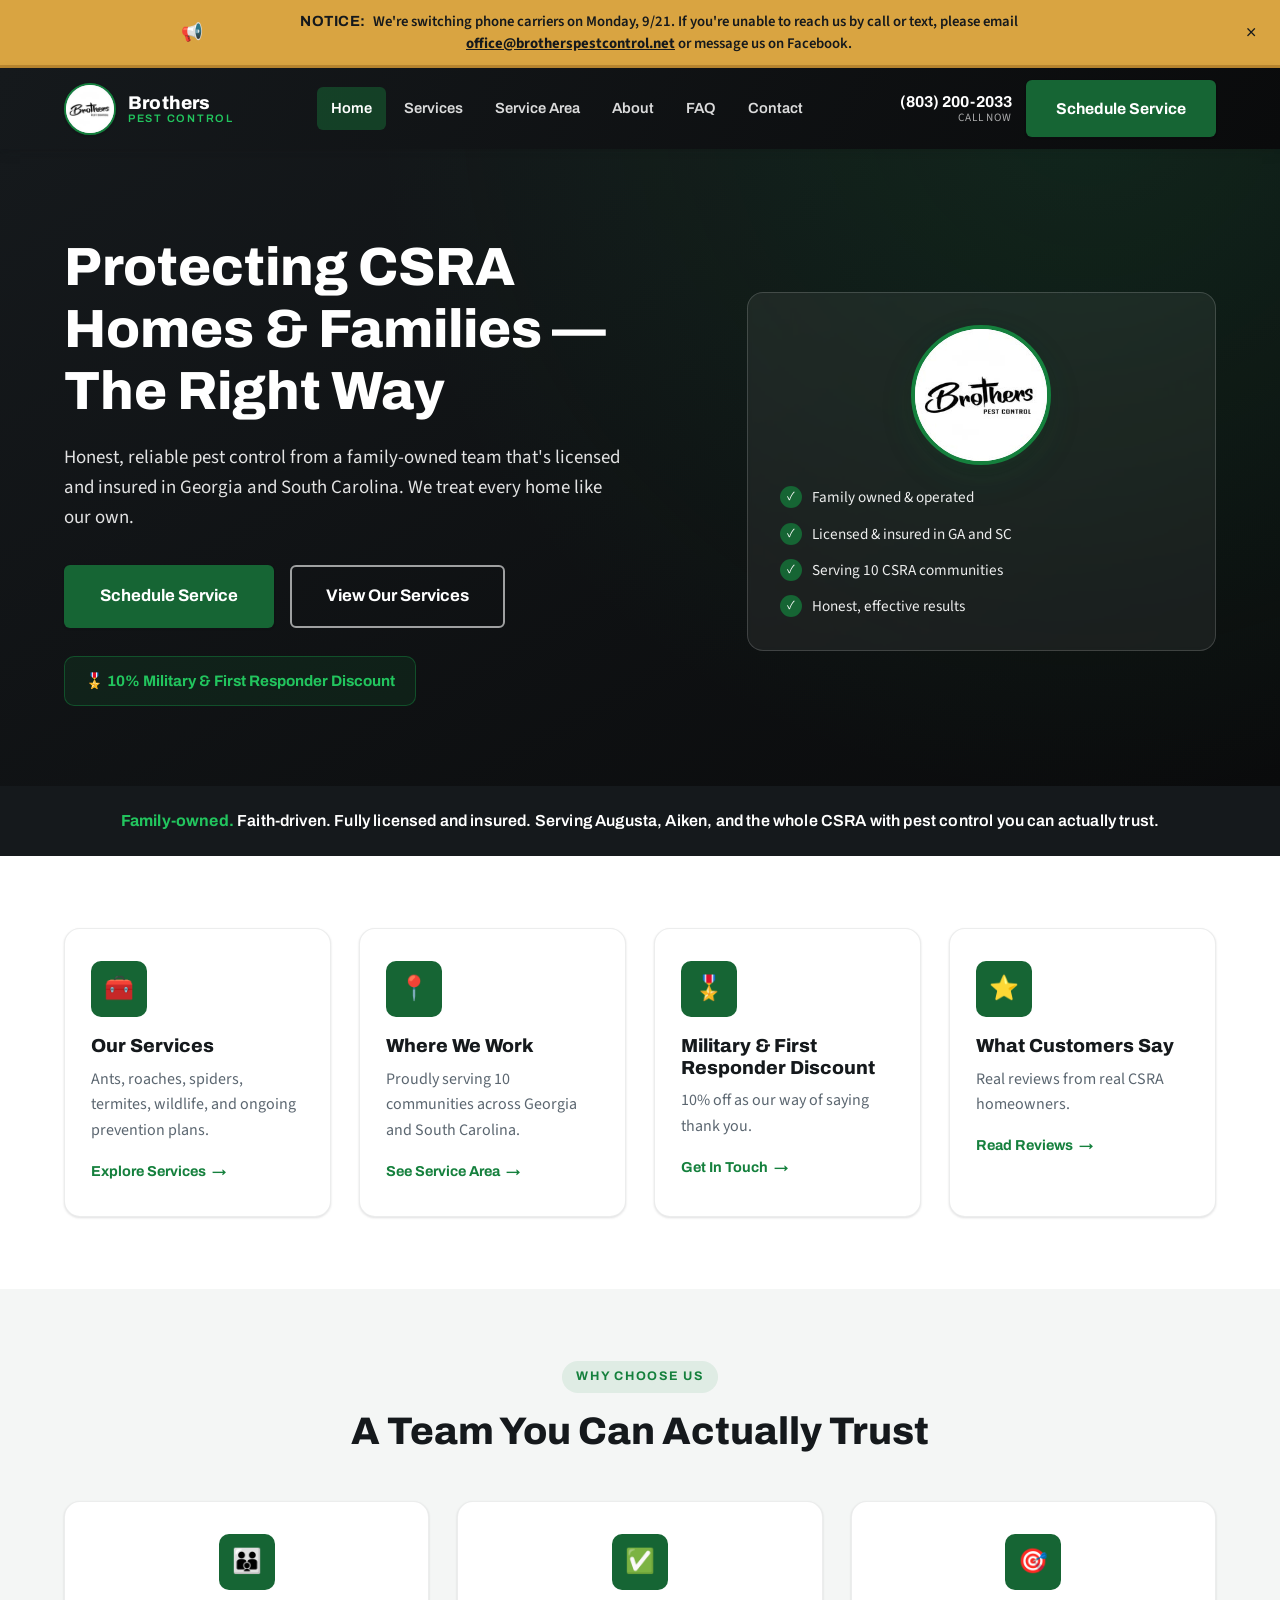
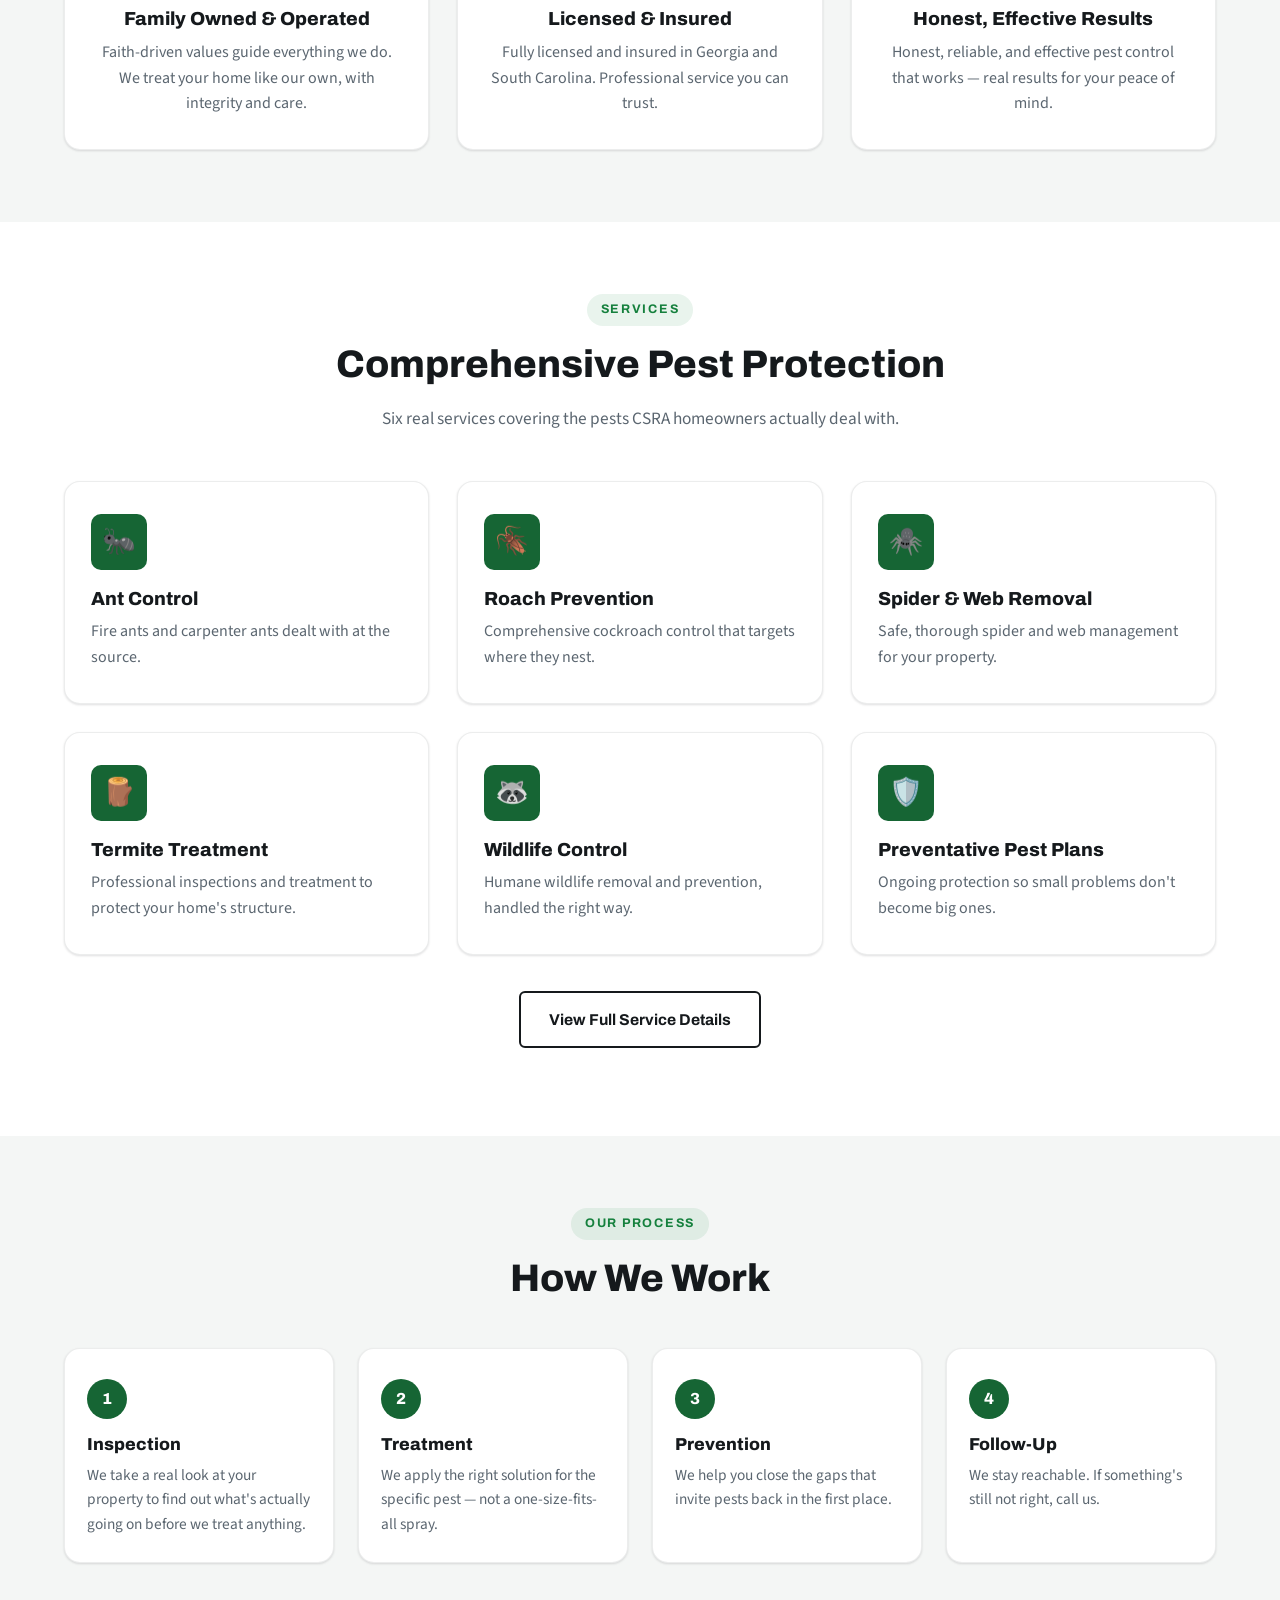
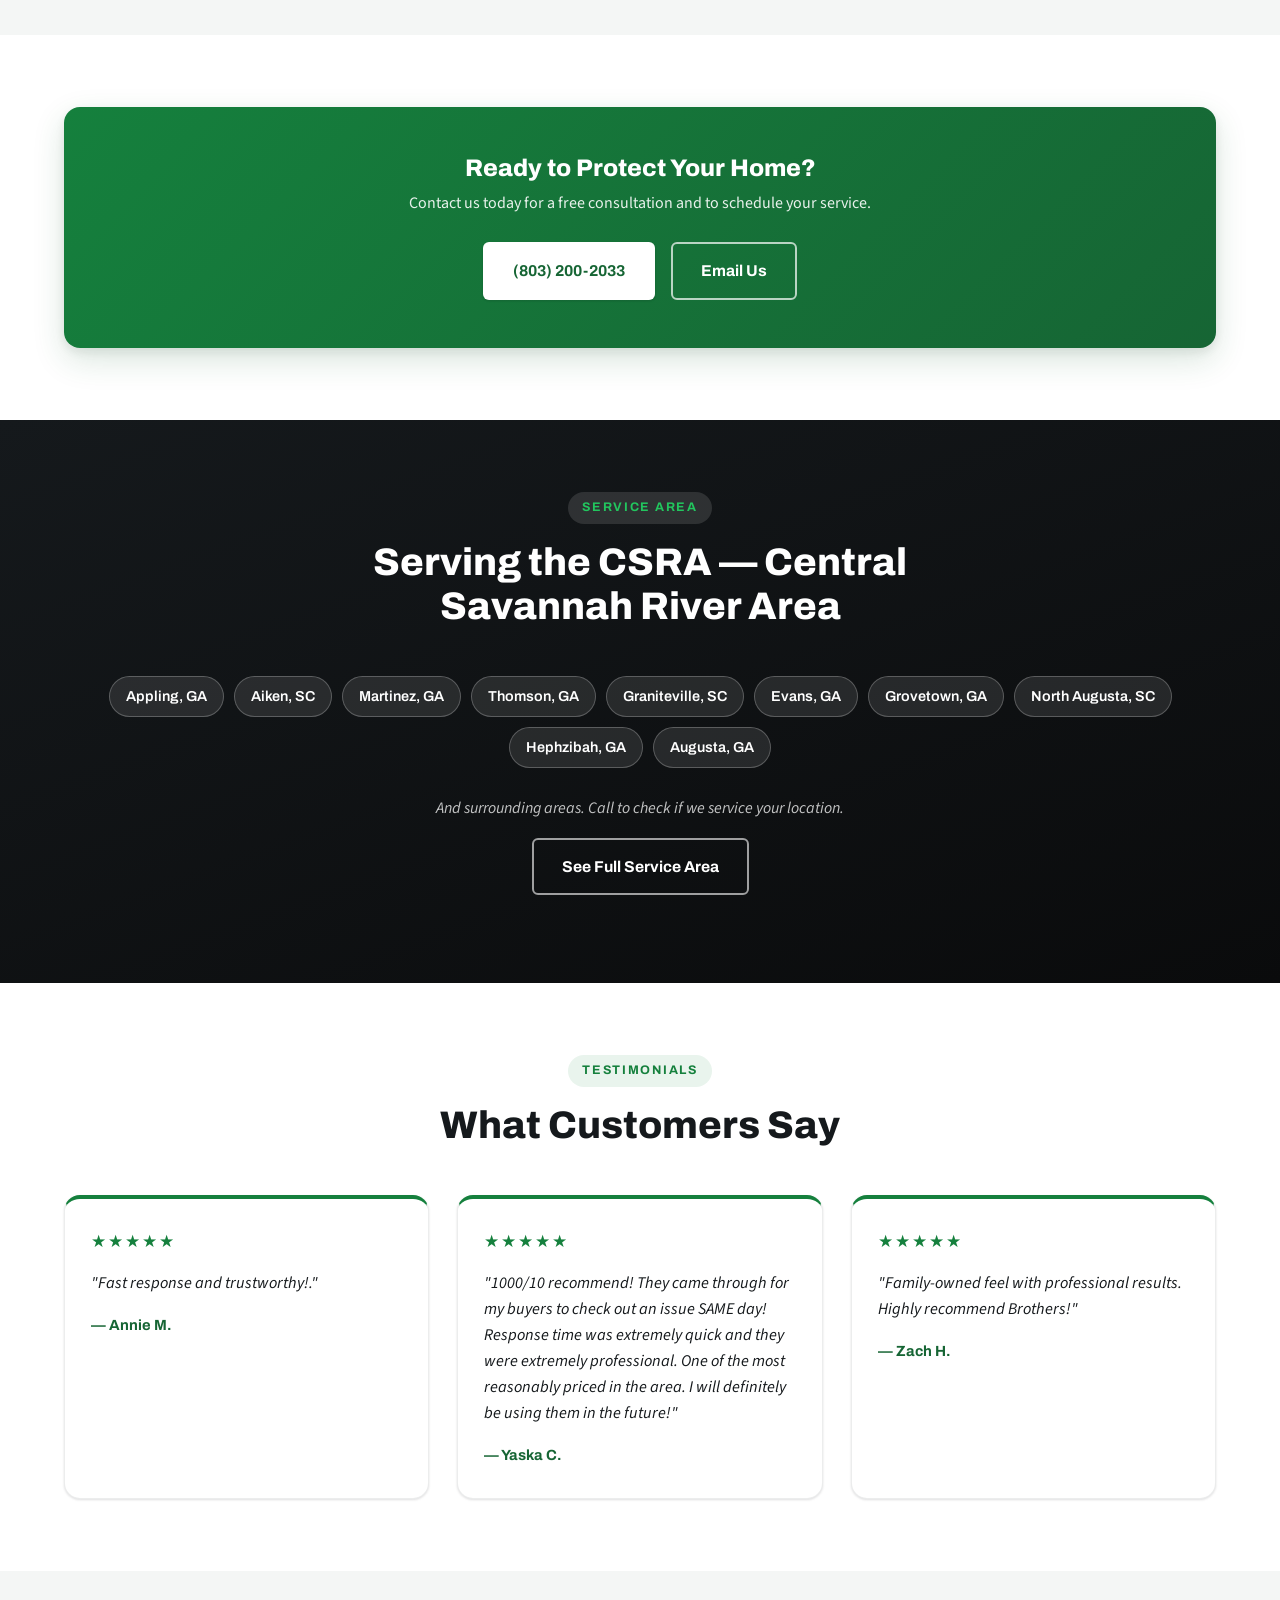
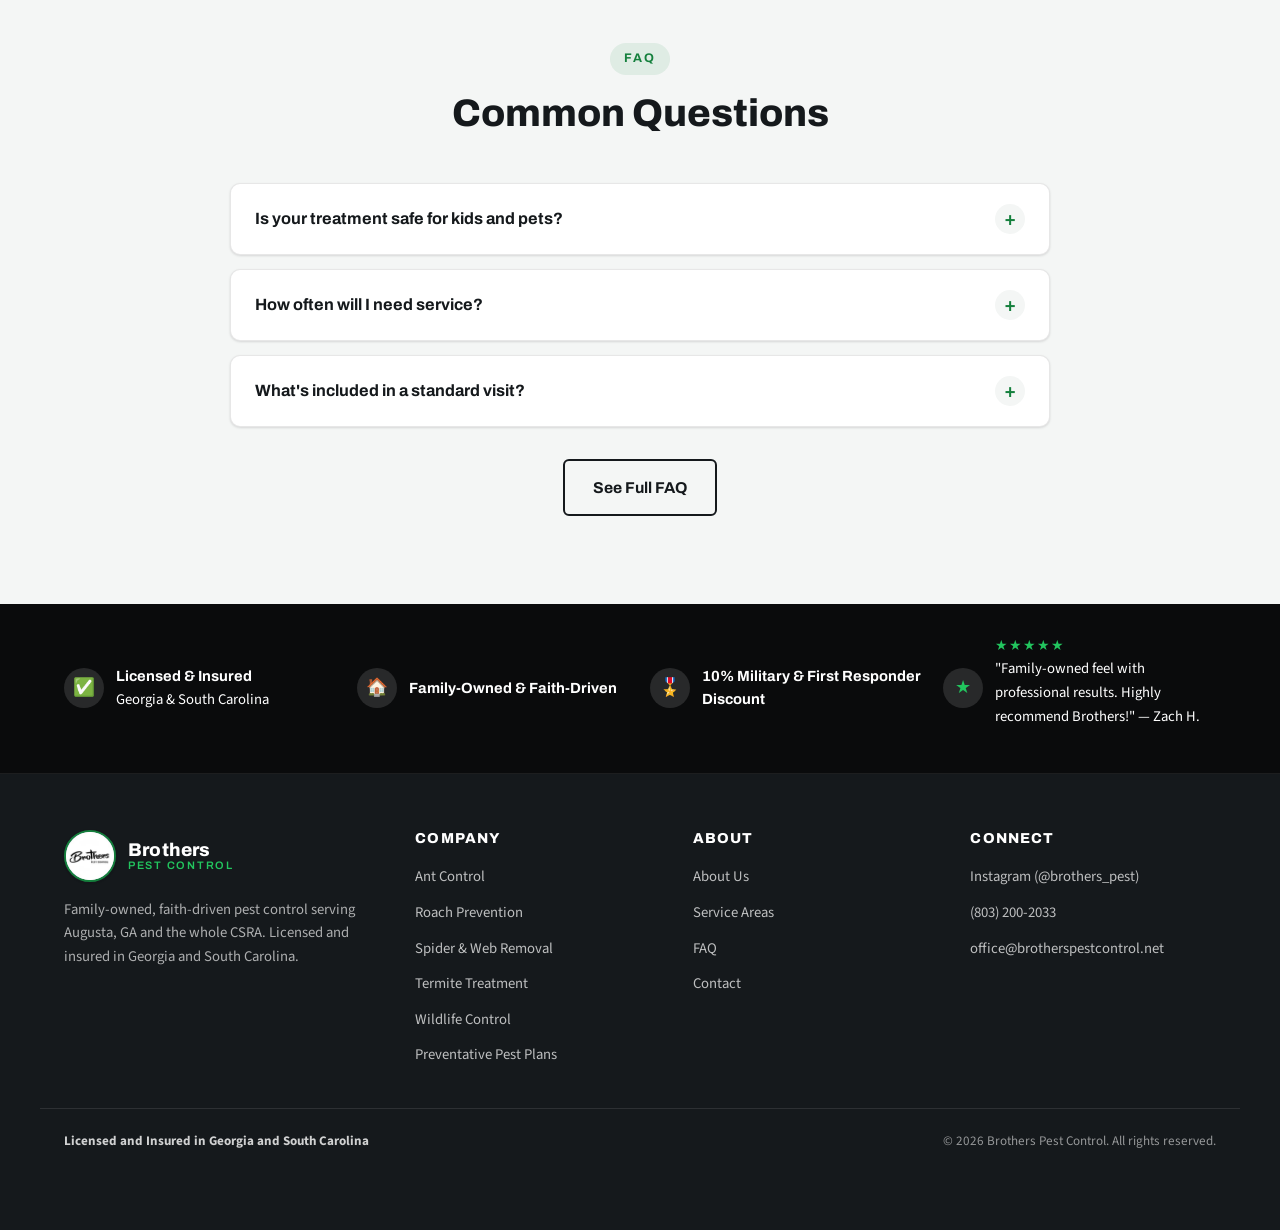
==== docs/index.html @ 7975b99e "Banner Update" ====
<!DOCTYPE html>
<html lang="en">
<head>
<meta charset="UTF-8">
<meta name="viewport" content="width=device-width, initial-scale=1.0">
<title>Brothers Pest Control | Family-Owned Pest Control Serving the CSRA</title>
<meta name="description" content="Honest, reliable pest control from a family-owned team licensed and insured in Georgia and South Carolina. Serving Augusta, Aiken, and the whole CSRA.">
<link rel="icon" type="image/jpeg" href="assets/logo-badge.jpg">
<link rel="preconnect" href="https://fonts.googleapis.com">
<link rel="preconnect" href="https://fonts.gstatic.com" crossorigin>
<link href="https://fonts.googleapis.com/css2?family=Archivo:wght@500;600;700;800&family=Source+Sans+3:wght@400;600;700&display=swap" rel="stylesheet">
<link rel="stylesheet" href="styles.css">
</head>
<body>

<div class="announcement-bar" id="announcement-bar" role="region" aria-label="Site announcement">
  <div class="container announcement-inner">
    <span class="announcement-icon" aria-hidden="true">📢</span>
    <p class="announcement-text"><strong>Notice:</strong> We're switching phone carriers on Monday, 9/21. If you're unable to reach us by call or text, please email <a href="mailto:office@brotherspestcontrol.net">office@brotherspestcontrol.net</a> or message us on Facebook.</p>
    <button type="button" class="announcement-close" id="announcement-close" aria-label="Dismiss announcement">&times;</button>
  </div>
</div>

<header class="site-header">
  <div class="header-inner">
    <a href="index.html" class="brand">
      <span class="brand-badge"><img src="assets/logo-badge.jpg" alt="Brothers Pest Control logo badge"></span>
      <span class="brand-word"><strong>Brothers</strong><span>Pest Control</span></span>
    </a>
    <nav class="main-nav" aria-label="Primary">
      <a href="index.html" aria-current="page">Home</a>
      <a href="services.html">Services</a>
      <a href="service-area.html">Service Area</a>
      <a href="about.html">About</a>
      <a href="faq.html">FAQ</a>
      <a href="contact.html">Contact</a>
    </nav>
    <div class="header-cta">
      <a href="tel:8032002033" class="header-phone">(803) 200-2033<small>Call Now</small></a>
      <a href="https://portal.gorilladesk.com/brospestcontrol/booking?fbclid=IwY2xjawTnX89wZG9mBWV4dG4DYWVtAjEwAGJyaWQRMUFJbFFKTzVnUlVubElSN3FzcnRjBmFwcF9pZBAyMjIwMzkxNzg4MjAwODkyAAEewezlgg4vY1GfRL_hwmaiOZm5tj9zatPW8vrMeHS6EONmKB9_aHTJDhF3_zY_aem_PuyCdJYUeGN5oBeG-N2Fog" class="btn btn-primary btn-header-cta" target="_blank" rel="noopener" aria-label="Schedule Service"><span class="full-label">Schedule Service</span><span class="short-label" aria-hidden="true">Book</span></a>
      <button class="nav-toggle" aria-label="Toggle menu" aria-expanded="false"><span></span><span></span><span></span></button>
    </div>
  </div>
</header>

<main>

  <!-- HERO -->
  <section class="hero">
    <div class="container hero-grid">
      <div class="hero-copy">
        <h1>Protecting CSRA Homes &amp; Families — The Right Way</h1>
        <p class="lead">Honest, reliable pest control from a family-owned team that's licensed and insured in Georgia and South Carolina. We treat every home like our own.</p>
        <div class="btn-row">
          <a href="https://portal.gorilladesk.com/brospestcontrol/booking?fbclid=IwY2xjawTnX89wZG9mBWV4dG4DYWVtAjEwAGJyaWQRMUFJbFFKTzVnUlVubElSN3FzcnRjBmFwcF9pZBAyMjIwMzkxNzg4MjAwODkyAAEewezlgg4vY1GfRL_hwmaiOZm5tj9zatPW8vrMeHS6EONmKB9_aHTJDhF3_zY_aem_PuyCdJYUeGN5oBeG-N2Fog" class="btn btn-primary btn-lg" target="_blank" rel="noopener">Schedule Service</a>
          <a href="services.html" class="btn btn-secondary btn-lg">View Our Services</a>
        </div>
        <div class="discount-callout">🎖️ 10% Military &amp; First Responder Discount</div>
      </div>
      <div class="hero-media">
        <div class="hero-media-badge"><img src="assets/logo-badge.jpg" alt="Brothers Pest Control emblem"></div>
        <ul class="hero-media-list">
          <li>Family owned &amp; operated</li>
          <li>Licensed &amp; insured in GA and SC</li>
          <li>Serving 10 CSRA communities</li>
          <li>Honest, effective results</li>
        </ul>
      </div>
    </div>
  </section>

  <!-- VALUE PROP STRIP -->
  <div class="value-strip">
    <div class="container">
      <p><strong>Family-owned.</strong> Faith-driven. Fully licensed and insured. Serving Augusta, Aiken, and the whole CSRA with pest control you can actually trust.</p>
    </div>
  </div>

  <!-- QUICK LINK ROW -->
  <section class="section quick-links">
    <div class="container">
      <div class="grid grid-4">
        <a class="card" href="services.html">
          <span class="card-icon">🧰</span>
          <h3>Our Services</h3>
          <p>Ants, roaches, spiders, termites, wildlife, and ongoing prevention plans.</p>
          <span class="card-link">Explore Services</span>
        </a>
        <a class="card" href="service-area.html">
          <span class="card-icon">📍</span>
          <h3>Where We Work</h3>
          <p>Proudly serving 10 communities across Georgia and South Carolina.</p>
          <span class="card-link">See Service Area</span>
        </a>
        <a class="card" href="contact.html">
          <span class="card-icon">🎖️</span>
          <h3>Military &amp; First Responder Discount</h3>
          <p>10% off as our way of saying thank you.</p>
          <span class="card-link">Get In Touch</span>
        </a>
        <a class="card" href="#testimonials">
          <span class="card-icon">⭐</span>
          <h3>What Customers Say</h3>
          <p>Real reviews from real CSRA homeowners.</p>
          <span class="card-link">Read Reviews</span>
        </a>
      </div>
    </div>
  </section>

  <!-- WHY CHOOSE US (condensed) -->
  <section class="section section--fog">
    <div class="container">
      <div class="section-head">
        <span class="eyebrow">Why Choose Us</span>
        <h2>A Team You Can Actually Trust</h2>
      </div>
      <div class="grid grid-3">
        <div class="card pillar-card">
          <span class="card-icon">👪</span>
          <h3>Family Owned &amp; Operated</h3>
          <p>Faith-driven values guide everything we do. We treat your home like our own, with integrity and care.</p>
        </div>
        <div class="card pillar-card">
          <span class="card-icon">✅</span>
          <h3>Licensed &amp; Insured</h3>
          <p>Fully licensed and insured in Georgia and South Carolina. Professional service you can trust.</p>
        </div>
        <div class="card pillar-card">
          <span class="card-icon">🎯</span>
          <h3>Honest, Effective Results</h3>
          <p>Honest, reliable, and effective pest control that works — real results for your peace of mind.</p>
        </div>
      </div>
    </div>
  </section>

  <!-- SERVICES PREVIEW -->
  <section class="section">
    <div class="container">
      <div class="section-head">
        <span class="eyebrow">Services</span>
        <h2>Comprehensive Pest Protection</h2>
        <p>Six real services covering the pests CSRA homeowners actually deal with.</p>
      </div>
      <div class="grid grid-3">
        <div class="card service-card">
          <span class="card-icon">🐜</span>
          <h3>Ant Control</h3>
          <p>Fire ants and carpenter ants dealt with at the source.</p>
        </div>
        <div class="card service-card">
          <span class="card-icon">🪳</span>
          <h3>Roach Prevention</h3>
          <p>Comprehensive cockroach control that targets where they nest.</p>
        </div>
        <div class="card service-card">
          <span class="card-icon">🕷️</span>
          <h3>Spider &amp; Web Removal</h3>
          <p>Safe, thorough spider and web management for your property.</p>
        </div>
        <div class="card service-card">
          <span class="card-icon">🪵</span>
          <h3>Termite Treatment</h3>
          <p>Professional inspections and treatment to protect your home's structure.</p>
        </div>
        <div class="card service-card">
          <span class="card-icon">🦝</span>
          <h3>Wildlife Control</h3>
          <p>Humane wildlife removal and prevention, handled the right way.</p>
        </div>
        <div class="card service-card">
          <span class="card-icon">🛡️</span>
          <h3>Preventative Pest Plans</h3>
          <p>Ongoing protection so small problems don't become big ones.</p>
        </div>
      </div>
      <p class="text-center" style="margin-top:36px;"><a href="services.html" class="btn btn-secondary">View Full Service Details</a></p>
    </div>
  </section>

  <!-- HOW WE WORK (condensed) -->
  <section class="section section--fog">
    <div class="container">
      <div class="section-head">
        <span class="eyebrow">Our Process</span>
        <h2>How We Work</h2>
      </div>
      <div class="process-steps">
        <div class="process-step">
          <h3>Inspection</h3>
          <p>We take a real look at your property to find out what's actually going on before we treat anything.</p>
        </div>
        <div class="process-step">
          <h3>Treatment</h3>
          <p>We apply the right solution for the specific pest — not a one-size-fits-all spray.</p>
        </div>
        <div class="process-step">
          <h3>Prevention</h3>
          <p>We help you close the gaps that invite pests back in the first place.</p>
        </div>
        <div class="process-step">
          <h3>Follow-Up</h3>
          <p>We stay reachable. If something's still not right, call us.</p>
        </div>
      </div>
    </div>
  </section>

  <!-- MID-PAGE CTA -->
  <section class="section">
    <div class="container">
      <div class="cta-banner">
        <h2>Ready to Protect Your Home?</h2>
        <p>Contact us today for a free consultation and to schedule your service.</p>
        <div class="btn-row" style="justify-content:center;">
          <a href="tel:8032002033" class="btn btn-primary">(803) 200-2033</a>
          <a href="mailto:office@brotherspestcontrol.net" class="btn btn-secondary">Email Us</a>
        </div>
      </div>
    </div>
  </section>

  <!-- SERVICE AREA PREVIEW -->
  <section class="section section--dark">
    <div class="container">
      <div class="section-head">
        <span class="eyebrow">Service Area</span>
        <h2>Serving the CSRA — Central Savannah River Area</h2>
      </div>
      <div class="area-compact-list">
        <span class="area-chip">Appling, GA</span>
        <span class="area-chip">Aiken, SC</span>
        <span class="area-chip">Martinez, GA</span>
        <span class="area-chip">Thomson, GA</span>
        <span class="area-chip">Graniteville, SC</span>
        <span class="area-chip">Evans, GA</span>
        <span class="area-chip">Grovetown, GA</span>
        <span class="area-chip">North Augusta, SC</span>
        <span class="area-chip">Hephzibah, GA</span>
        <span class="area-chip">Augusta, GA</span>
      </div>
      <p class="text-center" style="margin-top:28px; color:rgba(255,255,255,0.75);"><em>And surrounding areas. Call to check if we service your location.</em></p>
      <p class="text-center"><a href="service-area.html" class="btn btn-secondary">See Full Service Area</a></p>
    </div>
  </section>

  <!-- TESTIMONIALS -->
  <section class="section" id="testimonials">
    <div class="container">
      <div class="section-head">
        <span class="eyebrow">Testimonials</span>
        <h2>What Customers Say</h2>
      </div>
      <div class="testimonial-grid">
        <div class="testimonial-card">
          <div class="stars">★★★★★</div>
          <p class="quote">"Fast response and trustworthy!."</p>
          <div class="author">— Annie M.</div>
        </div>
        <div class="testimonial-card">
          <div class="stars">★★★★★</div>
          <p class="quote">"1000/10 recommend! They came through for my buyers to check out an issue SAME day! Response time was extremely quick and they were extremely professional. One of the most reasonably priced in the area. I will definitely be using them in the future!"</p>
          <div class="author">— Yaska C.</div>
        </div>
        <div class="testimonial-card">
          <div class="stars">★★★★★</div>
          <p class="quote">"Family-owned feel with professional results. Highly recommend Brothers!"</p>
          <div class="author">— Zach H.</div>
        </div>
      </div>
    </div>
  </section>

  <!-- FAQ PREVIEW -->
  <section class="section section--fog">
    <div class="container">
      <div class="section-head">
        <span class="eyebrow">FAQ</span>
        <h2>Common Questions</h2>
      </div>
      <div class="faq-list">
        <div class="faq-item" data-open="false">
          <button class="faq-question" aria-expanded="false">Is your treatment safe for kids and pets?<span class="plus">+</span></button>
          <div class="faq-answer"><p>We use products and methods applied the way they're labeled and intended, and we're happy to walk you through what's being used at your home before we treat.</p></div>
        </div>
        <div class="faq-item" data-open="false">
          <button class="faq-question" aria-expanded="false">How often will I need service?<span class="plus">+</span></button>
          <div class="faq-answer"><p>It depends on what you're dealing with. Our preventative pest plans are built around ongoing visits to keep problems from coming back.</p></div>
        </div>
        <div class="faq-item" data-open="false">
          <button class="faq-question" aria-expanded="false">What's included in a standard visit?<span class="plus">+</span></button>
          <div class="faq-answer"><p>A standard visit generally includes an inspection of the affected areas, targeted treatment for the pest in question, and guidance on prevention.</p></div>
        </div>
      </div>
      <p class="text-center" style="margin-top:32px;"><a href="faq.html" class="btn btn-secondary">See Full FAQ</a></p>
    </div>
  </section>

</main>

<footer class="site-footer">
  <div class="trust-bar">
    <div class="container trust-bar-inner">
      <div class="trust-item"><span class="icon">✅</span><div><strong>Licensed &amp; Insured</strong>Georgia &amp; South Carolina</div></div>
      <div class="trust-item"><span class="icon">🏠</span><div><strong>Family-Owned &amp; Faith-Driven</strong></div></div>
      <div class="trust-item"><span class="icon">🎖️</span><div><strong>10% Military &amp; First Responder Discount</strong></div></div>
      <div class="trust-item quote-item"><span class="icon">★</span><div><span class="stars-mini">★★★★★</span><p>"Family-owned feel with professional results. Highly recommend Brothers!" — Zach H.</p></div></div>
    </div>
  </div>
  <div class="container footer-columns">
    <div class="footer-col footer-brand-col">
      <div class="footer-brand">
        <span class="brand-badge"><img src="assets/logo-badge.jpg" alt="Brothers Pest Control logo badge"></span>
        <span class="brand-word"><strong>Brothers</strong><span>Pest Control</span></span>
      </div>
      <p class="footer-desc">Family-owned, faith-driven pest control serving Augusta, GA and the whole CSRA. Licensed and insured in Georgia and South Carolina.</p>
    </div>
    <div class="footer-col">
      <h4>Company</h4>
      <ul>
        <li><a href="services.html#ant-control">Ant Control</a></li>
        <li><a href="services.html#roach-prevention">Roach Prevention</a></li>
        <li><a href="services.html#spider-web-removal">Spider &amp; Web Removal</a></li>
        <li><a href="services.html#termite-treatment">Termite Treatment</a></li>
        <li><a href="services.html#wildlife-control">Wildlife Control</a></li>
        <li><a href="services.html#preventative-pest-plans">Preventative Pest Plans</a></li>
      </ul>
    </div>
    <div class="footer-col">
      <h4>About</h4>
      <ul>
        <li><a href="about.html">About Us</a></li>
        <li><a href="service-area.html">Service Areas</a></li>
        <li><a href="faq.html">FAQ</a></li>
        <li><a href="contact.html">Contact</a></li>
      </ul>
    </div>
    <div class="footer-col">
      <h4>Connect</h4>
      <ul>
        <li><a href="https://www.instagram.com/brothers_pest" target="_blank" rel="noopener">Instagram (@brothers_pest)</a></li>
        <li><a href="tel:8032002033">(803) 200-2033</a></li>
        <li><a href="mailto:office@brotherspestcontrol.net">office@brotherspestcontrol.net</a></li>
      </ul>
    </div>
  </div>
  <div class="container footer-bottom">
    <span><strong>Licensed and Insured in Georgia and South Carolina</strong></span>
    <span>&copy; 2026 Brothers Pest Control. All rights reserved.</span>
  </div>
</footer>

<script src="script.js"></script>
</body>
</html>
---- docs/styles.css ----
/* =========================================================
   Brothers Pest Control — Template v5 "The Authority Standard"
   Shared stylesheet for all 6 pages
   ========================================================= */

:root {
  --charcoal-ink: #15191C;
  --charcoal-deep: #0A0B0C;
  --pure-white: #FFFFFF;
  --accent-green: #15803D;         /* text/UI on light backgrounds; icons on dark backgrounds (3:1 threshold) */
  --accent-green-deep: #166534;    /* solid fills paired with white text/icons (7.4:1 on white) */
  --accent-green-on-dark: #22C55E; /* text-sized accent content on charcoal backgrounds (6.1:1) */
  --fog-gray: #F4F6F5;
  --slate-gray: #5B6670;
  --notice-gold: #D9A441;          /* temporary site-notice banners */
  --notice-gold-deep: #B9862F;

  --font-heading: "Archivo", sans-serif;
  --font-body: "Source Sans 3", sans-serif;

  --max-width: 1200px;
  --radius-sm: 6px;
  --radius-md: 10px;
  --radius-lg: 16px;
  --shadow-sm: 0 1px 3px rgba(21, 25, 28, 0.08), 0 1px 2px rgba(21, 25, 28, 0.06);
  --shadow-md: 0 4px 12px rgba(21, 25, 28, 0.10), 0 2px 4px rgba(21, 25, 28, 0.06);
  --shadow-lg: 0 12px 32px rgba(22, 101, 52, 0.16), 0 4px 10px rgba(21, 25, 28, 0.08);
  --transition-fast: 160ms ease;
  --transition-med: 260ms ease;
}

/* ---------- Reset ---------- */
* , *::before, *::after { box-sizing: border-box; }
html { scroll-behavior: smooth; overflow-x: hidden; width: 100%; }
body {
  margin: 0;
  font-family: var(--font-body);
  color: var(--charcoal-ink);
  background: var(--pure-white);
  line-height: 1.6;
  -webkit-font-smoothing: antialiased;
  overflow-x: hidden;
  width: 100%;
  position: relative;
}
img { max-width: 100%; display: block; }
a { color: inherit; text-decoration: none; }
ul { list-style: none; margin: 0; padding: 0; }
h1, h2, h3, h4, h5, h6 {
  font-family: var(--font-heading);
  font-weight: 800;
  line-height: 1.15;
  margin: 0 0 0.5em;
  color: var(--charcoal-ink);
}
p { margin: 0 0 1em; }
button { font-family: inherit; cursor: pointer; }
input, textarea, select { font-family: inherit; font-size: 1rem; }

.container {
  max-width: var(--max-width);
  margin: 0 auto;
  padding: 0 24px;
}

.visually-hidden {
  position: absolute;
  width: 1px; height: 1px;
  padding: 0; margin: -1px;
  overflow: hidden;
  clip: rect(0,0,0,0);
  white-space: nowrap; border: 0;
}

a:focus-visible,
button:focus-visible,
input:focus-visible,
textarea:focus-visible,
summary:focus-visible {
  outline: 3px solid var(--accent-green);
  outline-offset: 2px;
}

/* ---------- Section rhythm ---------- */
.section {
  padding: 72px 0;
}
.section--tight { padding: 48px 0; }
.section--dark {
  background: linear-gradient(160deg, var(--charcoal-ink) 0%, var(--charcoal-deep) 100%);
  color: var(--pure-white);
}
.section--dark h2, .section--dark h3, .section--dark p { color: var(--pure-white); }
.section--fog { background: var(--fog-gray); }
.section--green {
  background: linear-gradient(135deg, var(--charcoal-ink) 0%, var(--charcoal-deep) 100%);
  color: var(--pure-white);
}
.section--green h2, .section--green h3, .section--green p { color: var(--pure-white); }

.section-head {
  text-align: center;
  max-width: 720px;
  margin: 0 auto 48px;
}
.eyebrow {
  display: inline-block;
  font-family: var(--font-heading);
  font-weight: 700;
  font-size: 0.78rem;
  letter-spacing: 0.14em;
  text-transform: uppercase;
  color: var(--accent-green);
  background: rgba(21, 128, 61, 0.09);
  padding: 6px 14px;
  border-radius: 999px;
  margin-bottom: 16px;
}
.section--dark .eyebrow, .section--green .eyebrow {
  color: var(--accent-green-on-dark);
  background: rgba(255,255,255,0.12);
}
.section-head h2 { font-size: clamp(1.7rem, 3vw, 2.4rem); }
.section-head p { color: var(--slate-gray); font-size: 1.08rem; }
.section--dark .section-head p, .section--green .section-head p { color: rgba(255,255,255,0.85); }

/* ---------- Buttons ---------- */
.btn {
  display: inline-flex;
  align-items: center;
  justify-content: center;
  gap: 8px;
  font-family: var(--font-heading);
  font-weight: 700;
  font-size: 0.98rem;
  padding: 14px 28px;
  border-radius: var(--radius-sm);
  border: 2px solid transparent;
  transition: transform var(--transition-fast), box-shadow var(--transition-fast), background var(--transition-fast), border-color var(--transition-fast), color var(--transition-fast);
  white-space: nowrap;
}
.btn-primary {
  background: var(--accent-green-deep);
  color: var(--pure-white);
  box-shadow: var(--shadow-sm);
}
.btn-primary:hover {
  transform: translateY(-2px);
  box-shadow: var(--shadow-lg);
}
.btn-secondary {
  background: transparent;
  color: var(--charcoal-ink);
  border-color: var(--charcoal-ink);
}
.btn-secondary:hover {
  background: var(--charcoal-ink);
  color: var(--pure-white);
  transform: translateY(-2px);
}
.section--dark .btn-secondary, .section--green .btn-secondary, .hero .btn-secondary {
  color: var(--pure-white);
  border-color: rgba(255,255,255,0.6);
}
.section--dark .btn-secondary:hover, .section--green .btn-secondary:hover, .hero .btn-secondary:hover {
  background: var(--pure-white);
  color: var(--charcoal-ink);
}
.btn-block { width: 100%; }
.btn-lg { padding: 16px 34px; font-size: 1.05rem; }

.btn-row {
  display: flex;
  flex-wrap: wrap;
  gap: 16px;
  align-items: center;
}

/* ---------- Site Announcement Banner (temporary notices) ---------- */
.announcement-bar {
  background: var(--notice-gold);
  color: var(--charcoal-ink);
  border-bottom: 3px solid var(--notice-gold-deep);
  position: relative;
}
.announcement-inner {
  display: flex;
  align-items: center;
  justify-content: center;
  gap: 16px;
  padding: 10px 48px;
  text-align: center;
}
.announcement-icon {
  flex-shrink: 0;
  font-size: 1.1rem;
  line-height: 1;
}
.announcement-text {
  margin: 0;
  font-size: 0.92rem;
  font-weight: 600;
  line-height: 1.5;
  max-width: 880px;
}
.announcement-text strong {
  font-family: var(--font-heading);
  text-transform: uppercase;
  letter-spacing: 0.04em;
  margin-right: 4px;
}
.announcement-text a {
  color: var(--charcoal-ink);
  text-decoration: underline;
  font-weight: 700;
}
.announcement-close {
  position: absolute;
  top: 50%;
  right: 16px;
  transform: translateY(-50%);
  background: transparent;
  border: none;
  color: var(--charcoal-ink);
  font-size: 1.3rem;
  line-height: 1;
  padding: 4px 8px;
  border-radius: var(--radius-sm);
  flex-shrink: 0;
  transition: background var(--transition-fast);
}
.announcement-close:hover,
.announcement-close:focus-visible {
  background: rgba(21, 25, 28, 0.12);
}
.announcement-bar.is-dismissed { display: none; }

@media (max-width: 640px) {
  .announcement-inner { padding: 10px 40px 10px 16px; text-align: left; }
  .announcement-icon { display: none; }
  .announcement-text { font-size: 0.84rem; }
  .announcement-close { right: 6px; }
}

/* ---------- Header ---------- */
.site-header {
  position: sticky;
  top: 0;
  z-index: 100;
  background: linear-gradient(120deg, var(--charcoal-ink) 0%, var(--charcoal-deep) 100%);
  box-shadow: var(--shadow-md);
}
.header-inner {
  display: flex;
  align-items: center;
  justify-content: space-between;
  gap: 20px;
  padding: 12px 24px;
  max-width: var(--max-width);
  margin: 0 auto;
}
.brand {
  display: flex;
  align-items: center;
  gap: 12px;
}
.brand-badge {
  width: 52px;
  height: 52px;
  border-radius: 50%;
  overflow: hidden;
  background: var(--pure-white);
  border: 2px solid var(--accent-green);
  flex-shrink: 0;
  box-shadow: var(--shadow-sm);
}
.brand-badge img {
  width: 100%;
  height: 100%;
  object-fit: cover;
}
.brand-word {
  font-family: var(--font-heading);
  color: var(--pure-white);
  line-height: 1.1;
}
.brand-word strong {
  display: block;
  font-size: 1.15rem;
  font-weight: 800;
  letter-spacing: 0.01em;
}
.brand-word span {
  display: block;
  font-size: 0.68rem;
  letter-spacing: 0.16em;
  text-transform: uppercase;
  color: var(--accent-green-on-dark);
  font-weight: 600;
}

.main-nav {
  display: flex;
  align-items: center;
  gap: 4px;
}
.main-nav a {
  font-family: var(--font-heading);
  font-weight: 600;
  font-size: 0.92rem;
  color: rgba(255,255,255,0.85);
  padding: 10px 14px;
  border-radius: var(--radius-sm);
  transition: background var(--transition-fast), color var(--transition-fast);
}
.main-nav a:hover {
  background: rgba(255,255,255,0.10);
  color: var(--pure-white);
}
.main-nav a[aria-current="page"] {
  color: var(--pure-white);
  background: rgba(22, 101, 52, 0.55);
}

.header-cta {
  display: flex;
  align-items: center;
  gap: 14px;
  flex-shrink: 0;
}
.btn-header-cta .short-label { display: none; }
.header-phone {
  display: flex;
  flex-direction: column;
  align-items: flex-end;
  font-family: var(--font-heading);
  font-weight: 700;
  color: var(--pure-white);
  font-size: 0.98rem;
  line-height: 1.2;
}
.header-phone small {
  font-family: var(--font-body);
  font-weight: 400;
  font-size: 0.7rem;
  color: rgba(255,255,255,0.65);
  text-transform: uppercase;
  letter-spacing: 0.08em;
}

.nav-toggle {
  display: none;
  flex-direction: column;
  justify-content: center;
  background: transparent;
  border: 2px solid rgba(255,255,255,0.5);
  border-radius: var(--radius-sm);
  padding: 8px 10px;
  color: var(--pure-white);
}
.nav-toggle span {
  display: block;
  width: 22px;
  height: 2px;
  background: var(--pure-white);
  margin: 4px 0;
}

/* ---------- Hero ---------- */
.hero {
  background:
    radial-gradient(circle at 85% -10%, rgba(21, 128, 61, 0.18), transparent 55%),
    linear-gradient(150deg, var(--charcoal-ink) 0%, var(--charcoal-deep) 100%);
  color: var(--pure-white);
  padding: 88px 0 80px;
}
.hero-grid {
  display: grid;
  grid-template-columns: 1.15fr 0.85fr;
  gap: 48px;
  align-items: center;
}
.hero h1 {
  color: var(--pure-white);
  font-size: clamp(2.1rem, 4.2vw, 3.4rem);
  margin-bottom: 20px;
}
.hero p.lead {
  font-size: 1.18rem;
  color: rgba(255,255,255,0.88);
  max-width: 560px;
  margin-bottom: 32px;
}
.discount-callout {
  display: inline-flex;
  align-items: center;
  gap: 10px;
  margin-top: 28px;
  background: rgba(21, 128, 61, 0.14);
  border: 1px solid rgba(21, 128, 61, 0.5);
  color: var(--accent-green-on-dark);
  font-family: var(--font-heading);
  font-weight: 700;
  font-size: 0.95rem;
  padding: 12px 20px;
  border-radius: var(--radius-md);
}
.hero-media {
  background: rgba(255,255,255,0.06);
  border: 1px solid rgba(255,255,255,0.16);
  border-radius: var(--radius-lg);
  padding: 32px;
  backdrop-filter: blur(2px);
}
.hero-media-badge {
  width: 140px;
  height: 140px;
  margin: 0 auto 20px;
  border-radius: 50%;
  overflow: hidden;
  background: var(--pure-white);
  border: 4px solid var(--accent-green);
  box-shadow: var(--shadow-lg);
}
.hero-media-badge img { width: 100%; height: 100%; object-fit: cover; }
.hero-media-list {
  display: grid;
  gap: 12px;
}
.hero-media-list li {
  display: flex;
  align-items: center;
  gap: 10px;
  font-size: 0.95rem;
  color: rgba(255,255,255,0.92);
}
.hero-media-list li::before {
  content: "✓";
  display: inline-flex;
  align-items: center;
  justify-content: center;
  width: 22px; height: 22px;
  border-radius: 50%;
  background: var(--accent-green-deep);
  color: var(--pure-white);
  font-size: 0.78rem;
  flex-shrink: 0;
}

/* ---------- Value-prop strip ---------- */
.value-strip {
  background: var(--charcoal-ink);
  color: var(--pure-white);
  padding: 22px 0;
  text-align: center;
}
.value-strip p {
  margin: 0;
  font-family: var(--font-heading);
  font-weight: 600;
  font-size: 1rem;
  letter-spacing: 0.01em;
}
.value-strip strong { color: var(--accent-green-on-dark); }

/* ---------- Page header (interior pages) ---------- */
.page-header {
  background: linear-gradient(150deg, var(--charcoal-ink) 0%, var(--charcoal-deep) 100%);
  color: var(--pure-white);
  padding: 68px 0 56px;
  text-align: center;
}
.page-header .eyebrow {
  color: var(--accent-green-on-dark);
  background: rgba(255,255,255,0.12);
}
.page-header h1 {
  color: var(--pure-white);
  font-size: clamp(1.9rem, 3.6vw, 2.9rem);
}
.page-header p {
  color: rgba(255,255,255,0.85);
  font-size: 1.12rem;
  max-width: 640px;
  margin: 0 auto;
}
.breadcrumb {
  font-size: 0.85rem;
  color: rgba(255,255,255,0.6);
  margin-bottom: 16px;
  font-family: var(--font-heading);
  letter-spacing: 0.04em;
  text-transform: uppercase;
}
.breadcrumb a { color: rgba(255,255,255,0.85); }
.breadcrumb a:hover { text-decoration: underline; }

/* ---------- Grids / Cards ---------- */
.grid {
  display: grid;
  gap: 28px;
}
.grid-2 { grid-template-columns: repeat(2, 1fr); }
.grid-3 { grid-template-columns: repeat(3, 1fr); }
.grid-4 { grid-template-columns: repeat(4, 1fr); }

.card {
  background: var(--pure-white);
  border: 1px solid rgba(21,25,28,0.08);
  border-radius: var(--radius-lg);
  padding: 32px 26px;
  box-shadow: var(--shadow-sm);
  transition: transform var(--transition-med), box-shadow var(--transition-med), border-color var(--transition-med);
}
.card:hover {
  transform: translateY(-6px);
  box-shadow: var(--shadow-lg);
  border-color: rgba(21, 128, 61, 0.35);
}
.card-icon {
  width: 56px;
  height: 56px;
  border-radius: var(--radius-md);
  display: flex;
  align-items: center;
  justify-content: center;
  background: var(--accent-green-deep);
  color: var(--pure-white);
  font-size: 1.5rem;
  margin-bottom: 18px;
}
.card h3 {
  font-size: 1.18rem;
  margin-bottom: 10px;
}
.card p {
  color: var(--slate-gray);
  margin-bottom: 0;
}
.card-link {
  display: inline-flex;
  align-items: center;
  gap: 6px;
  margin-top: 16px;
  font-family: var(--font-heading);
  font-weight: 700;
  font-size: 0.9rem;
  color: var(--accent-green);
}
.card-link::after { content: "→"; transition: transform var(--transition-fast); }
.card:hover .card-link::after { transform: translateX(4px); }

/* Quick-link row (4 cards, home) */
.quick-links .card {
  text-align: left;
}

/* Why choose us pillars */
.pillar-card {
  text-align: center;
}
.pillar-card .card-icon { margin-left: auto; margin-right: auto; }

/* Services grid */
.service-card .card-icon { font-size: 1.7rem; }
.service-card--full {
  display: flex;
  flex-direction: column;
}

/* Process steps */
.process-steps {
  display: grid;
  grid-template-columns: repeat(4, 1fr);
  gap: 24px;
  counter-reset: step;
}
.process-step {
  position: relative;
  background: var(--pure-white);
  border: 1px solid rgba(21,25,28,0.08);
  border-radius: var(--radius-lg);
  padding: 30px 22px 26px;
  box-shadow: var(--shadow-sm);
}
.process-step::before {
  counter-increment: step;
  content: counter(step);
  display: flex;
  align-items: center;
  justify-content: center;
  width: 40px; height: 40px;
  border-radius: 50%;
  background: var(--accent-green-deep);
  color: var(--pure-white);
  font-family: var(--font-heading);
  font-weight: 800;
  margin-bottom: 16px;
}
.process-step h3 { font-size: 1.08rem; margin-bottom: 8px; }
.process-step p { color: var(--slate-gray); font-size: 0.96rem; margin-bottom: 0; }

/* CTA banner */
.cta-banner {
  background: linear-gradient(135deg, var(--accent-green), var(--accent-green-deep));
  color: var(--pure-white);
  border-radius: var(--radius-lg);
  padding: 48px 40px;
  text-align: center;
  box-shadow: var(--shadow-lg);
}
.cta-banner h2 { color: var(--pure-white); margin-bottom: 8px; }
.cta-banner p { color: rgba(255,255,255,0.9); margin-bottom: 26px; }
.cta-banner .btn-secondary {
  color: var(--pure-white);
  border-color: rgba(255,255,255,0.7);
}
.cta-banner .btn-secondary:hover {
  background: var(--pure-white);
  color: var(--accent-green-deep);
}
.cta-banner .btn-primary {
  background: var(--pure-white);
  color: var(--accent-green-deep);
}
.cta-banner .btn-primary:hover {
  background: var(--fog-gray);
}

/* Discount callout banner (services page) */
.discount-banner {
  display: flex;
  align-items: center;
  gap: 16px;
  background: rgba(21, 128, 61, 0.12);
  border: 1px solid rgba(21, 128, 61, 0.4);
  border-radius: var(--radius-lg);
  padding: 24px 28px;
  font-family: var(--font-heading);
  font-weight: 700;
  color: var(--charcoal-ink);
}
.discount-banner .icon { font-size: 1.8rem; }

/* Service area */
.area-intro {
  background: var(--pure-white);
  border-radius: var(--radius-lg);
  padding: 32px;
  box-shadow: var(--shadow-sm);
  border: 1px solid rgba(21,25,28,0.08);
  margin-bottom: 48px;
}
.area-state-group {
  margin-bottom: 40px;
}
.area-state-group h3 {
  font-family: var(--font-heading);
  color: var(--accent-green);
  border-bottom: 2px solid var(--accent-green);
  display: inline-block;
  padding-bottom: 6px;
  margin-bottom: 20px;
}
.area-city-grid {
  display: grid;
  grid-template-columns: repeat(3, 1fr);
  gap: 18px;
}
.area-city-card {
  display: flex;
  align-items: center;
  gap: 12px;
  background: var(--pure-white);
  border: 1px solid rgba(21,25,28,0.08);
  border-radius: var(--radius-md);
  padding: 18px 18px;
  box-shadow: var(--shadow-sm);
  transition: border-color var(--transition-fast), transform var(--transition-fast);
}
.area-city-card:hover {
  border-color: var(--accent-green);
  transform: translateY(-3px);
}
.area-city-card .pin {
  width: 36px; height: 36px;
  border-radius: 50%;
  background: var(--accent-green-deep);
  color: var(--pure-white);
  display: flex; align-items: center; justify-content: center;
  flex-shrink: 0;
}
.area-city-card strong {
  font-family: var(--font-heading);
  display: block;
  font-size: 1rem;
}
.area-city-card span {
  font-size: 0.82rem;
  color: var(--slate-gray);
  text-transform: uppercase;
  letter-spacing: 0.06em;
}

/* Compact list on home/contact */
.area-compact-list {
  display: flex;
  flex-wrap: wrap;
  gap: 10px;
  justify-content: center;
}
.area-chip {
  background: rgba(255,255,255,0.1);
  border: 1px solid rgba(255,255,255,0.24);
  color: var(--pure-white);
  padding: 8px 16px;
  border-radius: 999px;
  font-size: 0.9rem;
  font-family: var(--font-heading);
  font-weight: 600;
}
.section--fog .area-compact-list .area-chip,
.area-compact-list.on-light .area-chip {
  background: var(--pure-white);
  border-color: rgba(21,25,28,0.1);
  color: var(--charcoal-ink);
  box-shadow: var(--shadow-sm);
}

/* Testimonials */
.testimonial-grid {
  display: grid;
  grid-template-columns: repeat(3, 1fr);
  gap: 28px;
}
.testimonial-card {
  background: var(--pure-white);
  border-radius: var(--radius-lg);
  padding: 30px 26px;
  box-shadow: var(--shadow-sm);
  border: 1px solid rgba(21,25,28,0.08);
  border-top: 4px solid var(--accent-green);
}
.stars {
  color: var(--accent-green);
  font-size: 1.05rem;
  letter-spacing: 2px;
  margin-bottom: 14px;
}
.testimonial-card p.quote {
  font-size: 1.02rem;
  font-style: italic;
  color: var(--charcoal-ink);
  margin-bottom: 18px;
}
.testimonial-card .author {
  font-family: var(--font-heading);
  font-weight: 700;
  color: var(--accent-green-deep);
  font-size: 0.92rem;
}

/* Why-choose-us / About page commitment / licensed callout */
.commitment-block {
  background: var(--fog-gray);
  border-left: 4px solid var(--accent-green);
  border-radius: var(--radius-md);
  padding: 32px;
  margin: 40px 0;
}
.licensed-callout {
  display: flex;
  align-items: center;
  gap: 16px;
  background: var(--accent-green-deep);
  color: var(--pure-white);
  border-radius: var(--radius-lg);
  padding: 26px 30px;
  font-family: var(--font-heading);
  font-weight: 700;
  font-size: 1.05rem;
}
.licensed-callout .icon { font-size: 1.6rem; }
.story-block {
  max-width: 780px;
  margin: 0 auto;
  font-size: 1.08rem;
}
.story-block p { color: var(--charcoal-ink); }

/* FAQ accordion */
.faq-list {
  max-width: 820px;
  margin: 0 auto;
  display: grid;
  gap: 14px;
}
.faq-item {
  background: var(--pure-white);
  border: 1px solid rgba(21,25,28,0.1);
  border-radius: var(--radius-md);
  overflow: hidden;
  box-shadow: var(--shadow-sm);
}
.faq-question {
  width: 100%;
  display: flex;
  align-items: center;
  justify-content: space-between;
  gap: 16px;
  background: transparent;
  border: none;
  text-align: left;
  padding: 20px 24px;
  font-family: var(--font-heading);
  font-weight: 700;
  font-size: 1.02rem;
  color: var(--charcoal-ink);
}
.faq-question .plus {
  flex-shrink: 0;
  width: 30px; height: 30px;
  border-radius: 50%;
  background: var(--fog-gray);
  color: var(--accent-green);
  display: flex; align-items: center; justify-content: center;
  font-size: 1.2rem;
  transition: transform var(--transition-med), background var(--transition-med);
}
.faq-item[data-open="true"] .faq-question .plus {
  transform: rotate(45deg);
  background: var(--accent-green-deep);
  color: var(--pure-white);
}
.faq-answer {
  max-height: 0;
  overflow: hidden;
  transition: max-height var(--transition-med) ease, padding var(--transition-med) ease;
  padding: 0 24px;
}
.faq-item[data-open="true"] .faq-answer {
  max-height: 480px;
  padding: 0 24px 22px;
}
.faq-answer p {
  color: var(--slate-gray);
  margin: 0;
}

/* Contact page */
.contact-grid {
  display: grid;
  grid-template-columns: 0.85fr 1.15fr;
  gap: 40px;
  align-items: start;
}
.contact-info-card {
  background: linear-gradient(150deg, var(--charcoal-ink), var(--charcoal-deep));
  color: var(--pure-white);
  border-radius: var(--radius-lg);
  padding: 36px 30px;
  box-shadow: var(--shadow-md);
}
.contact-info-card h3 { color: var(--pure-white); }
.contact-info-list {
  display: grid;
  gap: 18px;
  margin: 24px 0 28px;
}
.contact-info-list li {
  display: flex;
  align-items: flex-start;
  gap: 14px;
}
.contact-info-list .icon {
  width: 38px; height: 38px;
  border-radius: 50%;
  background: rgba(255,255,255,0.12);
  display: flex; align-items: center; justify-content: center;
  flex-shrink: 0;
  color: var(--accent-green-on-dark);
}
.contact-info-list a, .contact-info-list span.value {
  font-family: var(--font-heading);
  font-weight: 700;
  color: var(--pure-white);
  word-break: break-word;
}
.contact-info-list a:hover { text-decoration: underline; }
.contact-info-list small {
  display: block;
  color: rgba(255,255,255,0.6);
  font-size: 0.76rem;
  text-transform: uppercase;
  letter-spacing: 0.08em;
  margin-bottom: 2px;
}

.contact-form-card {
  background: var(--pure-white);
  border: 1px solid rgba(21,25,28,0.08);
  border-radius: var(--radius-lg);
  padding: 36px;
  box-shadow: var(--shadow-sm);
}
.form-row {
  display: grid;
  grid-template-columns: 1fr 1fr;
  gap: 18px;
}
.field {
  margin-bottom: 18px;
}
.field label {
  display: block;
  font-family: var(--font-heading);
  font-weight: 700;
  font-size: 0.88rem;
  margin-bottom: 6px;
  color: var(--charcoal-ink);
}
.field input, .field textarea {
  width: 100%;
  border: 1.5px solid rgba(21,25,28,0.16);
  border-radius: var(--radius-sm);
  padding: 12px 14px;
  transition: border-color var(--transition-fast), box-shadow var(--transition-fast);
  background: var(--pure-white);
  color: var(--charcoal-ink);
}
.field input:focus, .field textarea:focus {
  outline: none;
  border-color: var(--accent-green);
  box-shadow: 0 0 0 3px rgba(21, 128, 61, 0.15);
}
.field textarea { resize: vertical; min-height: 130px; }
.form-note {
  font-size: 0.82rem;
  color: var(--slate-gray);
  margin-top: 12px;
}
.gorilladesk-embed {
  width: 100%;
  min-height: 760px;
  border-radius: var(--radius-md);
  overflow: hidden;
  background: var(--fog-gray);
}
.gorilladesk-embed iframe {
  display: block;
  width: 100%;
  height: 760px;
  min-height: 760px;
  border: 0;
}
@media (max-width: 640px) {
  .gorilladesk-embed, .gorilladesk-embed iframe {
    height: 640px;
    min-height: 640px;
  }
}
.form-success {
  display: none;
  align-items: center;
  gap: 12px;
  background: rgba(21, 128, 61, 0.10);
  border: 1px solid rgba(21, 128, 61, 0.35);
  color: var(--accent-green-deep);
  border-radius: var(--radius-md);
  padding: 16px 20px;
  font-family: var(--font-heading);
  font-weight: 700;
  margin-bottom: 20px;
}
.form-success.is-visible { display: flex; }
.map-list {
  margin-top: 48px;
}
.map-list h3 {
  text-align: center;
  color: var(--accent-green);
}

/* ---------- Footer ---------- */
.site-footer {
  background: var(--charcoal-ink);
  color: rgba(255,255,255,0.82);
}
.trust-bar {
  background: var(--charcoal-deep);
  border-bottom: 1px solid rgba(255,255,255,0.08);
}
.trust-bar-inner {
  display: grid;
  grid-template-columns: repeat(4, 1fr);
  gap: 20px;
  padding-top: 30px;
  padding-bottom: 30px;
}
.trust-item {
  display: flex;
  align-items: center;
  gap: 12px;
  color: var(--pure-white);
  font-size: 0.92rem;
}
.trust-item .icon {
  width: 40px; height: 40px;
  border-radius: 50%;
  background: rgba(255,255,255,0.12);
  display: flex; align-items: center; justify-content: center;
  flex-shrink: 0;
  font-size: 1.1rem;
  color: var(--accent-green-on-dark);
}
.trust-item.quote-item .icon { color: var(--accent-green-on-dark); }
.trust-item strong { display: block; font-family: var(--font-heading); }
.trust-item .stars-mini { color: var(--accent-green-on-dark); letter-spacing: 1px; font-size: 0.85rem; }

.footer-columns {
  display: grid;
  grid-template-columns: 1.3fr 1fr 1fr 1fr;
  gap: 32px;
  padding-top: 56px;
  padding-bottom: 40px;
}
.footer-brand {
  display: flex;
  align-items: center;
  gap: 12px;
  margin-bottom: 16px;
}
.footer-brand .brand-badge {
  border-color: var(--accent-green);
}
.footer-brand .brand-word strong { color: var(--pure-white); }
.footer-col h4 {
  font-family: var(--font-heading);
  color: var(--pure-white);
  font-size: 0.9rem;
  letter-spacing: 0.08em;
  text-transform: uppercase;
  margin-bottom: 18px;
}
.footer-col ul { display: grid; gap: 10px; }
.footer-col a {
  color: rgba(255,255,255,0.72);
  font-size: 0.92rem;
  transition: color var(--transition-fast);
}
.footer-col a:hover { color: var(--pure-white); }
.footer-desc {
  color: rgba(255,255,255,0.65);
  font-size: 0.92rem;
  max-width: 320px;
}

.footer-bottom {
  border-top: 1px solid rgba(255,255,255,0.1);
  padding-top: 22px;
  padding-bottom: calc(22px + 56px + env(safe-area-inset-bottom, 0px));
  display: flex;
  flex-wrap: wrap;
  justify-content: space-between;
  gap: 10px;
  font-size: 0.82rem;
  color: rgba(255,255,255,0.55);
}
.footer-bottom strong { color: rgba(255,255,255,0.8); }

/* ---------- Utility ---------- */
.mt-0 { margin-top: 0; }
.text-center { text-align: center; }

/* =========================================================
   Responsive breakpoints
   ========================================================= */

@media (max-width: 980px) {
  .main-nav { display: none; }
  .nav-toggle { display: inline-flex; align-items: center; flex-shrink: 0; }
  .header-phone { display: none; }
  .site-header.nav-open .main-nav {
    display: flex;
    flex-direction: column;
    position: absolute;
    top: 100%;
    left: 0; right: 0;
    background: var(--charcoal-ink);
    padding: 12px;
    gap: 2px;
    box-shadow: var(--shadow-md);
  }
  .site-header.nav-open .main-nav a { padding: 14px; }

  .hero-grid { grid-template-columns: 1fr; }
  .hero-media { order: -1; max-width: 360px; margin: 0 auto; }

  .grid-4 { grid-template-columns: repeat(2, 1fr); }
  .grid-3 { grid-template-columns: repeat(2, 1fr); }
  .process-steps { grid-template-columns: repeat(2, 1fr); }
  .testimonial-grid { grid-template-columns: repeat(1, 1fr); }
  .area-city-grid { grid-template-columns: repeat(2, 1fr); }
  .contact-grid { grid-template-columns: 1fr; }
  .footer-columns { grid-template-columns: 1fr 1fr; }
  .trust-bar-inner { grid-template-columns: repeat(2, 1fr); }
}

@media (max-width: 640px) {
  .section { padding: 52px 0; }
  .grid-4, .grid-3, .grid-2, .process-steps, .area-city-grid { grid-template-columns: 1fr; }
  .form-row { grid-template-columns: 1fr; }
  .footer-columns { grid-template-columns: 1fr; }
  .trust-bar-inner { grid-template-columns: 1fr; }
  .hero { padding: 56px 0 48px; }
  .cta-banner { padding: 36px 22px; }
  .btn-row { flex-direction: column; align-items: stretch; }
  .btn:not(.btn-header-cta) { width: 100%; }
  .discount-banner { flex-direction: column; text-align: center; }
  .licensed-callout { flex-direction: column; text-align: center; }
  .footer-bottom { flex-direction: column; text-align: center; }

  /* Keep the sticky header from overflowing on narrow phones: shrink the
     brand mark and swap the CTA button to a compact "Book" label so it
     never pushes the hamburger nav-toggle off-screen. */
  .header-inner { padding: 10px 14px; gap: 10px; }
  .brand { gap: 8px; }
  .brand-badge { width: 38px; height: 38px; }
  .brand-word strong { font-size: 0.95rem; }
  .brand-word span { display: none; }
  .header-cta { gap: 8px; }
  .btn-header-cta {
    padding: 9px 14px;
    font-size: 0.85rem;
  }
  .btn-header-cta .full-label { display: none; }
  .btn-header-cta .short-label { display: inline; }
  .nav-toggle { padding: 7px 9px; }
}
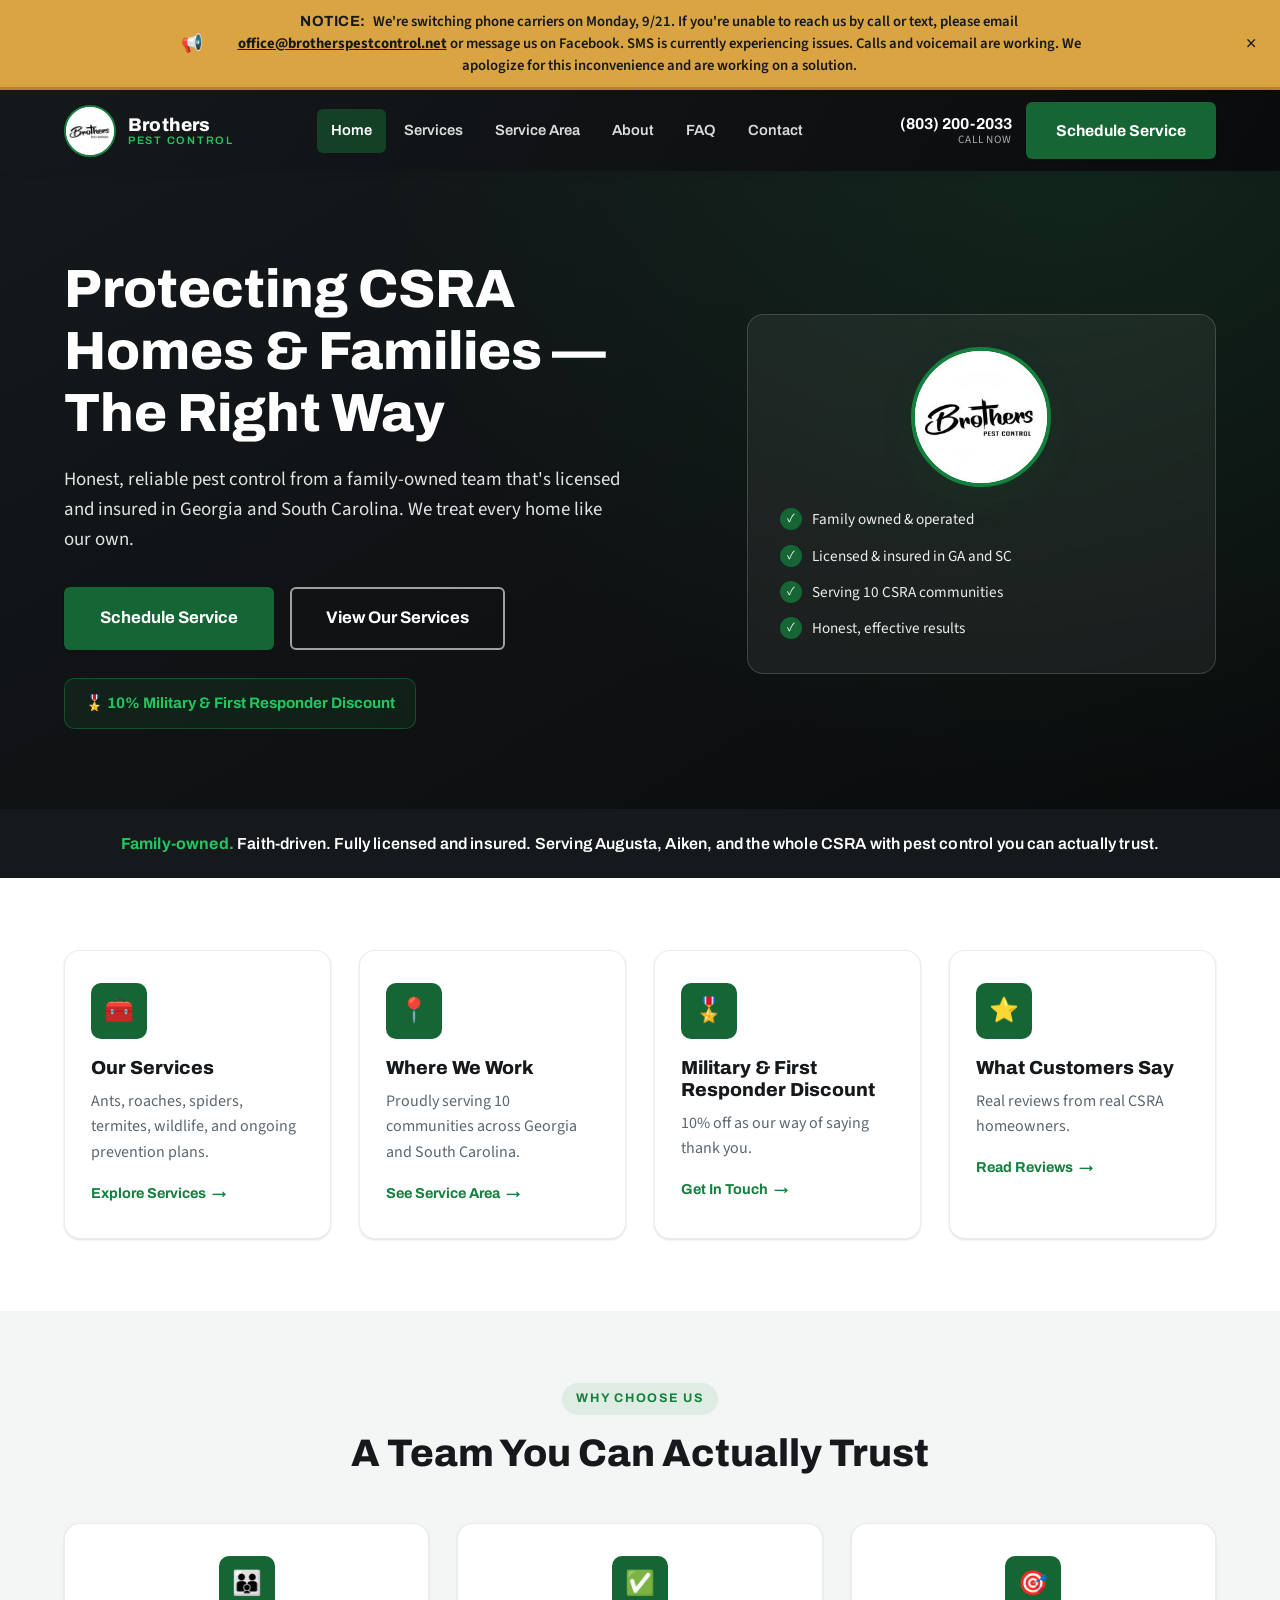
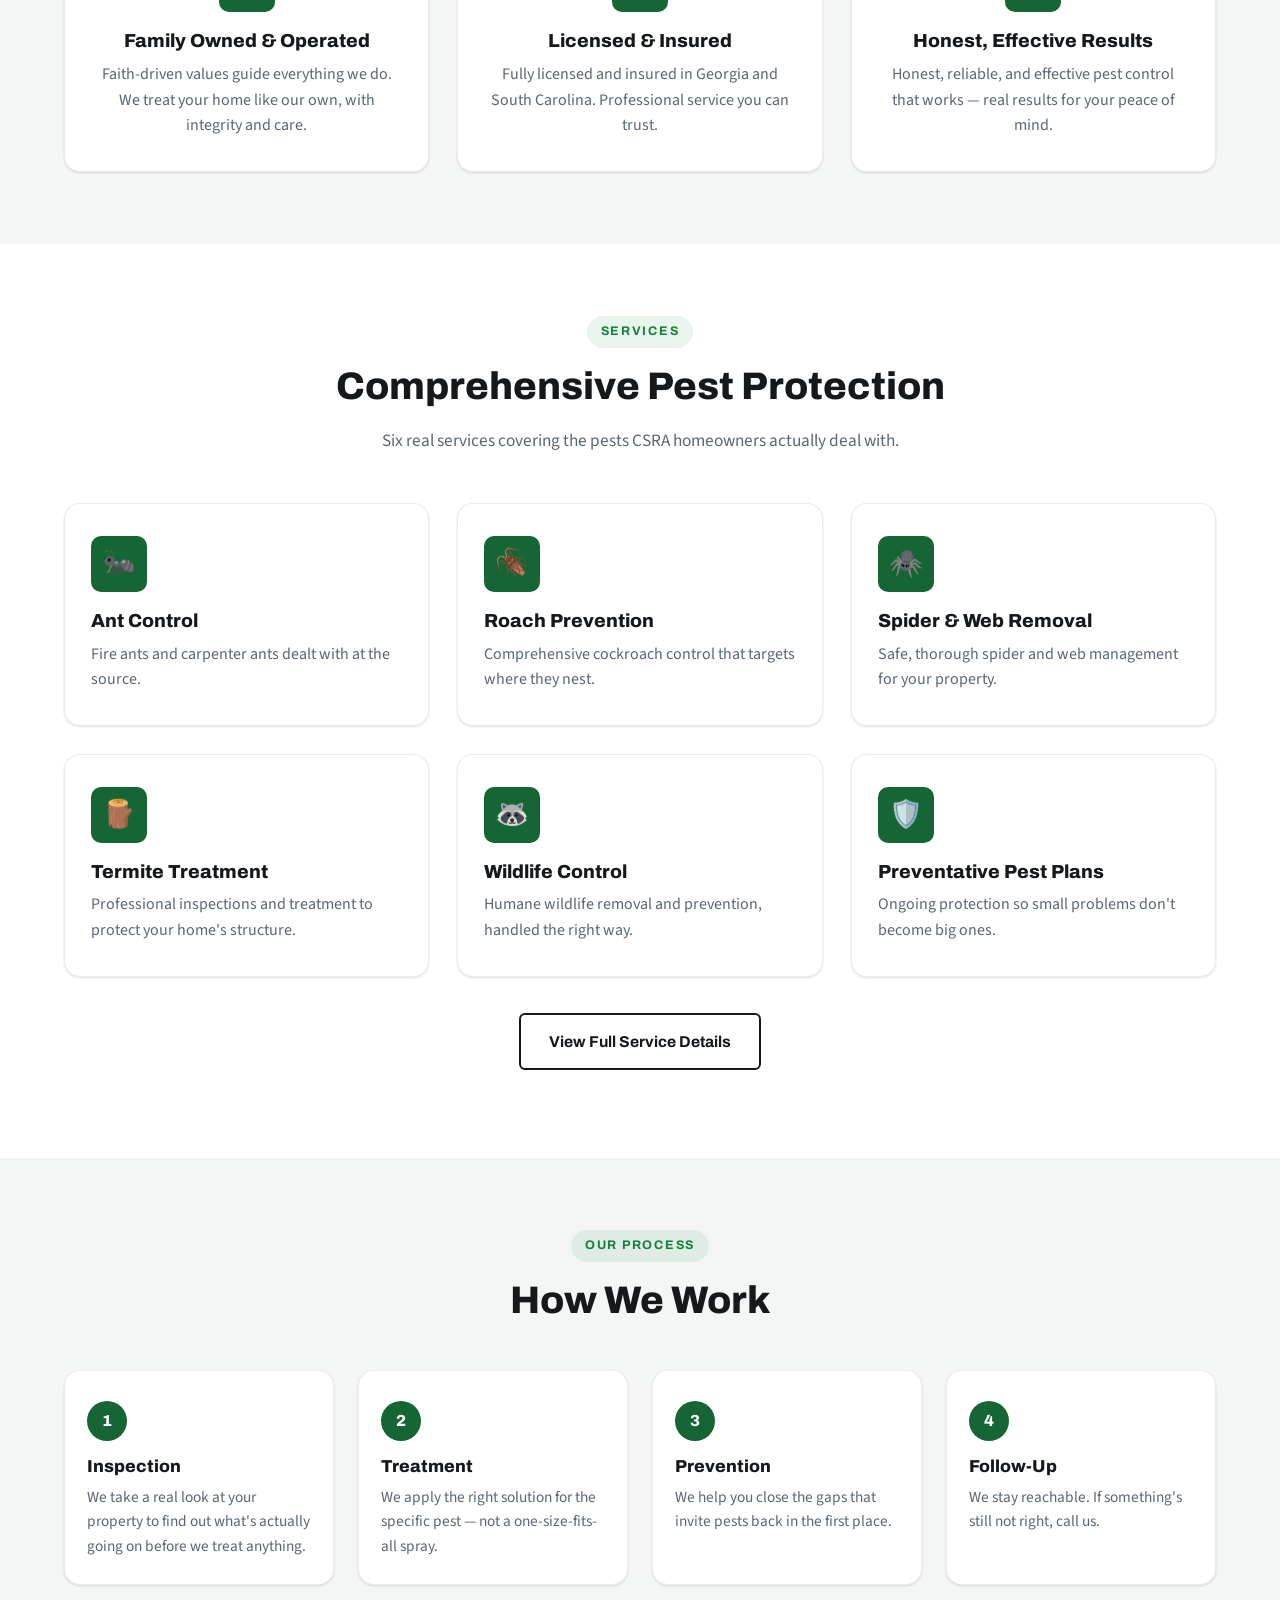
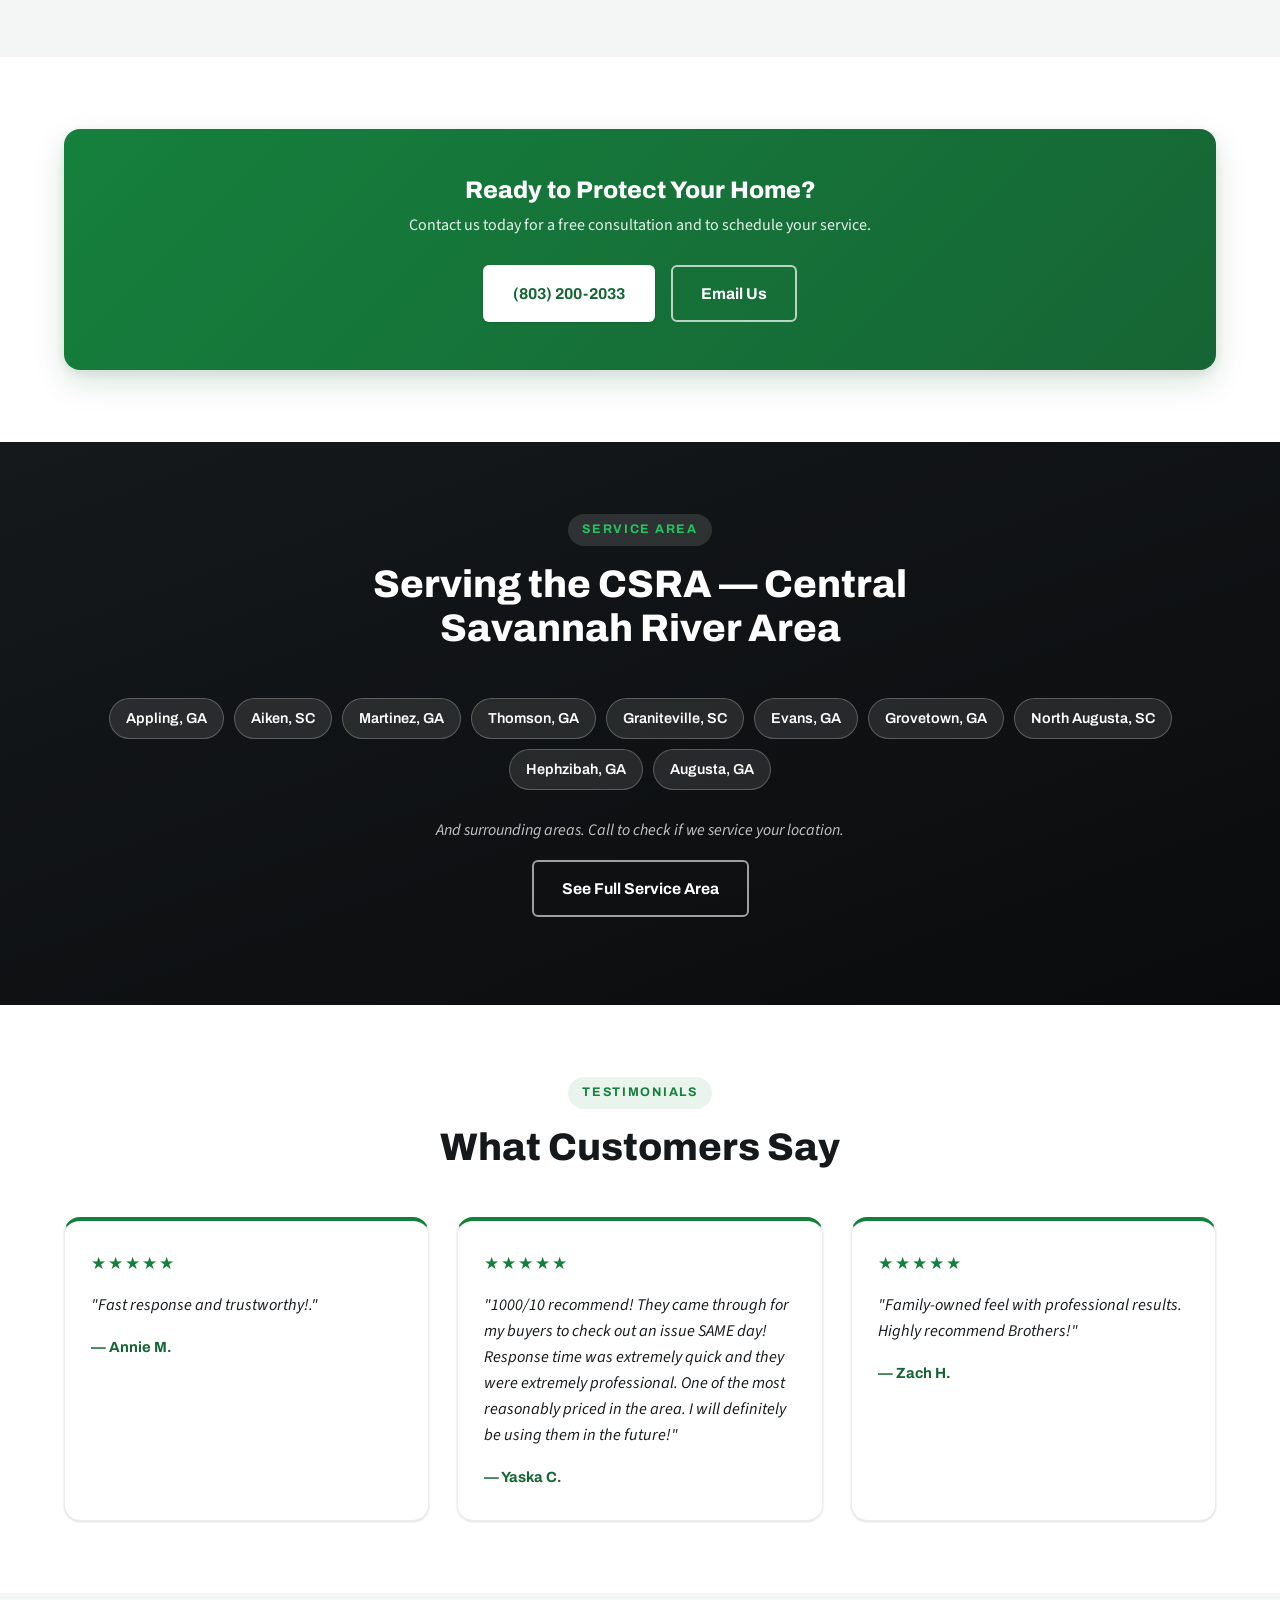
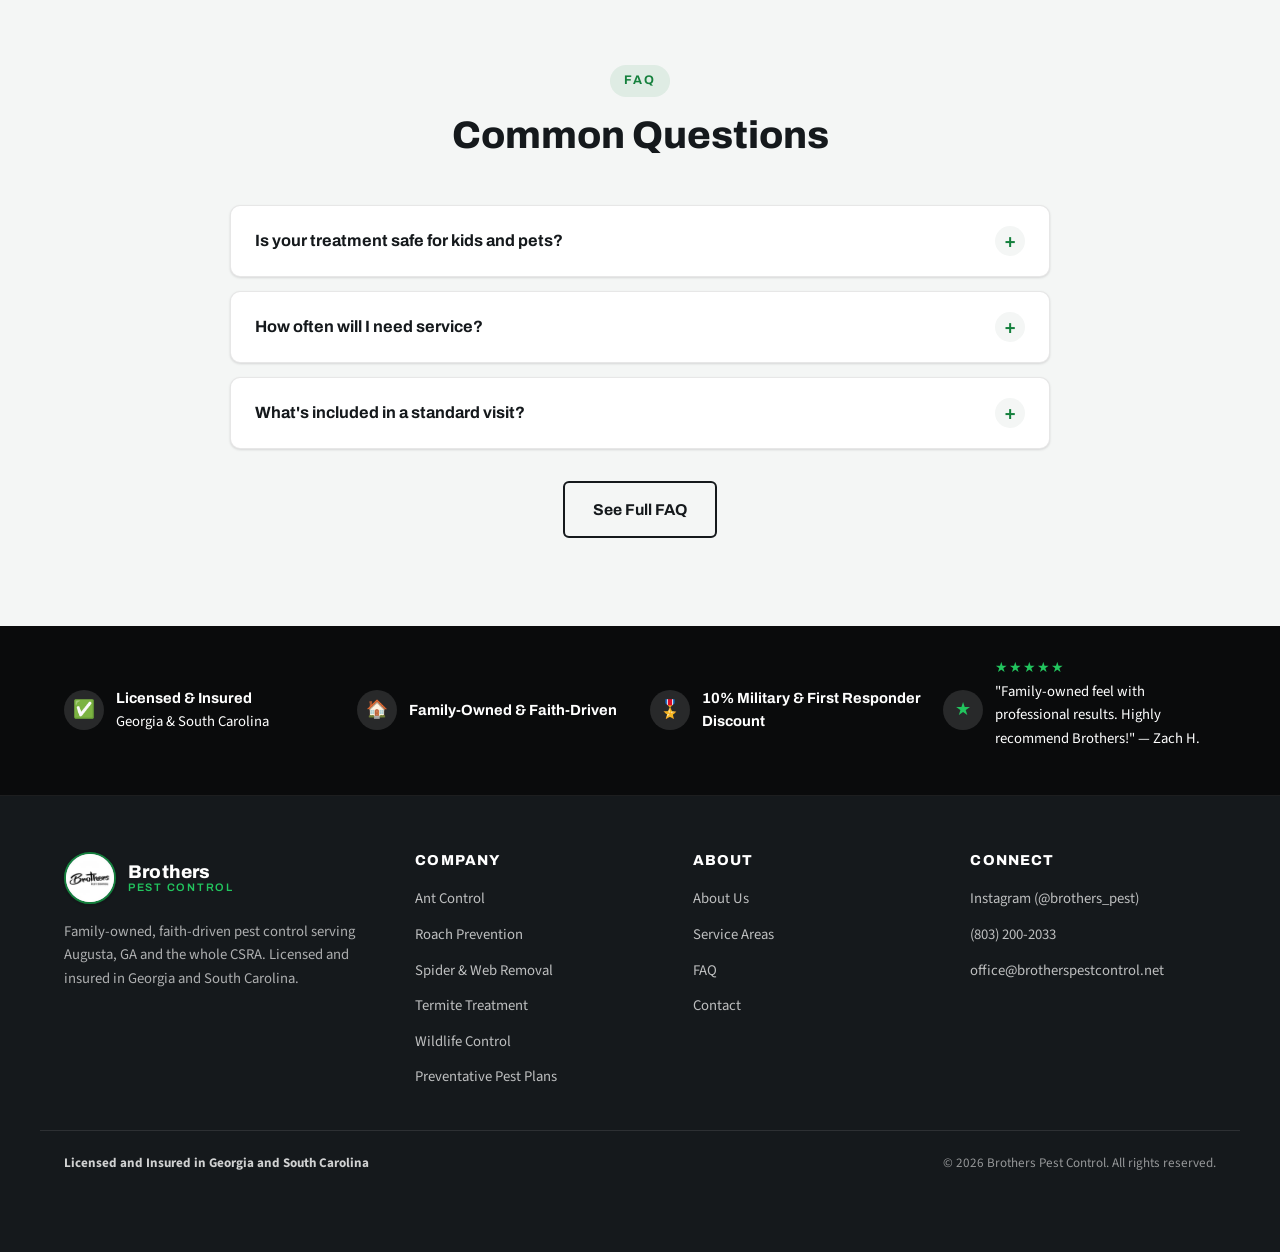
==== commit 97dc1563: "Update announcement with SMS issue details Added information about SMS issues and ongoing solutions." ====
--- a/docs/index.html
+++ b/docs/index.html
@@ -16,7 +16,7 @@
 <div class="announcement-bar" id="announcement-bar" role="region" aria-label="Site announcement">
   <div class="container announcement-inner">
     <span class="announcement-icon" aria-hidden="true">📢</span>
-    <p class="announcement-text"><strong>Notice:</strong> We're switching phone carriers on Monday, 9/21. If you're unable to reach us by call or text, please email <a href="mailto:office@brotherspestcontrol.net">office@brotherspestcontrol.net</a> or message us on Facebook.</p>
+    <p class="announcement-text"><strong>Notice:</strong> We're switching phone carriers on Monday, 9/21. If you're unable to reach us by call or text, please email <a href="mailto:office@brotherspestcontrol.net">office@brotherspestcontrol.net</a> or message us on Facebook. SMS is currently experiencing issues. Calls and voicemail are working. We apologize for this inconvenience and are working on a solution.</p>
     <button type="button" class="announcement-close" id="announcement-close" aria-label="Dismiss announcement">&times;</button>
   </div>
 </div>
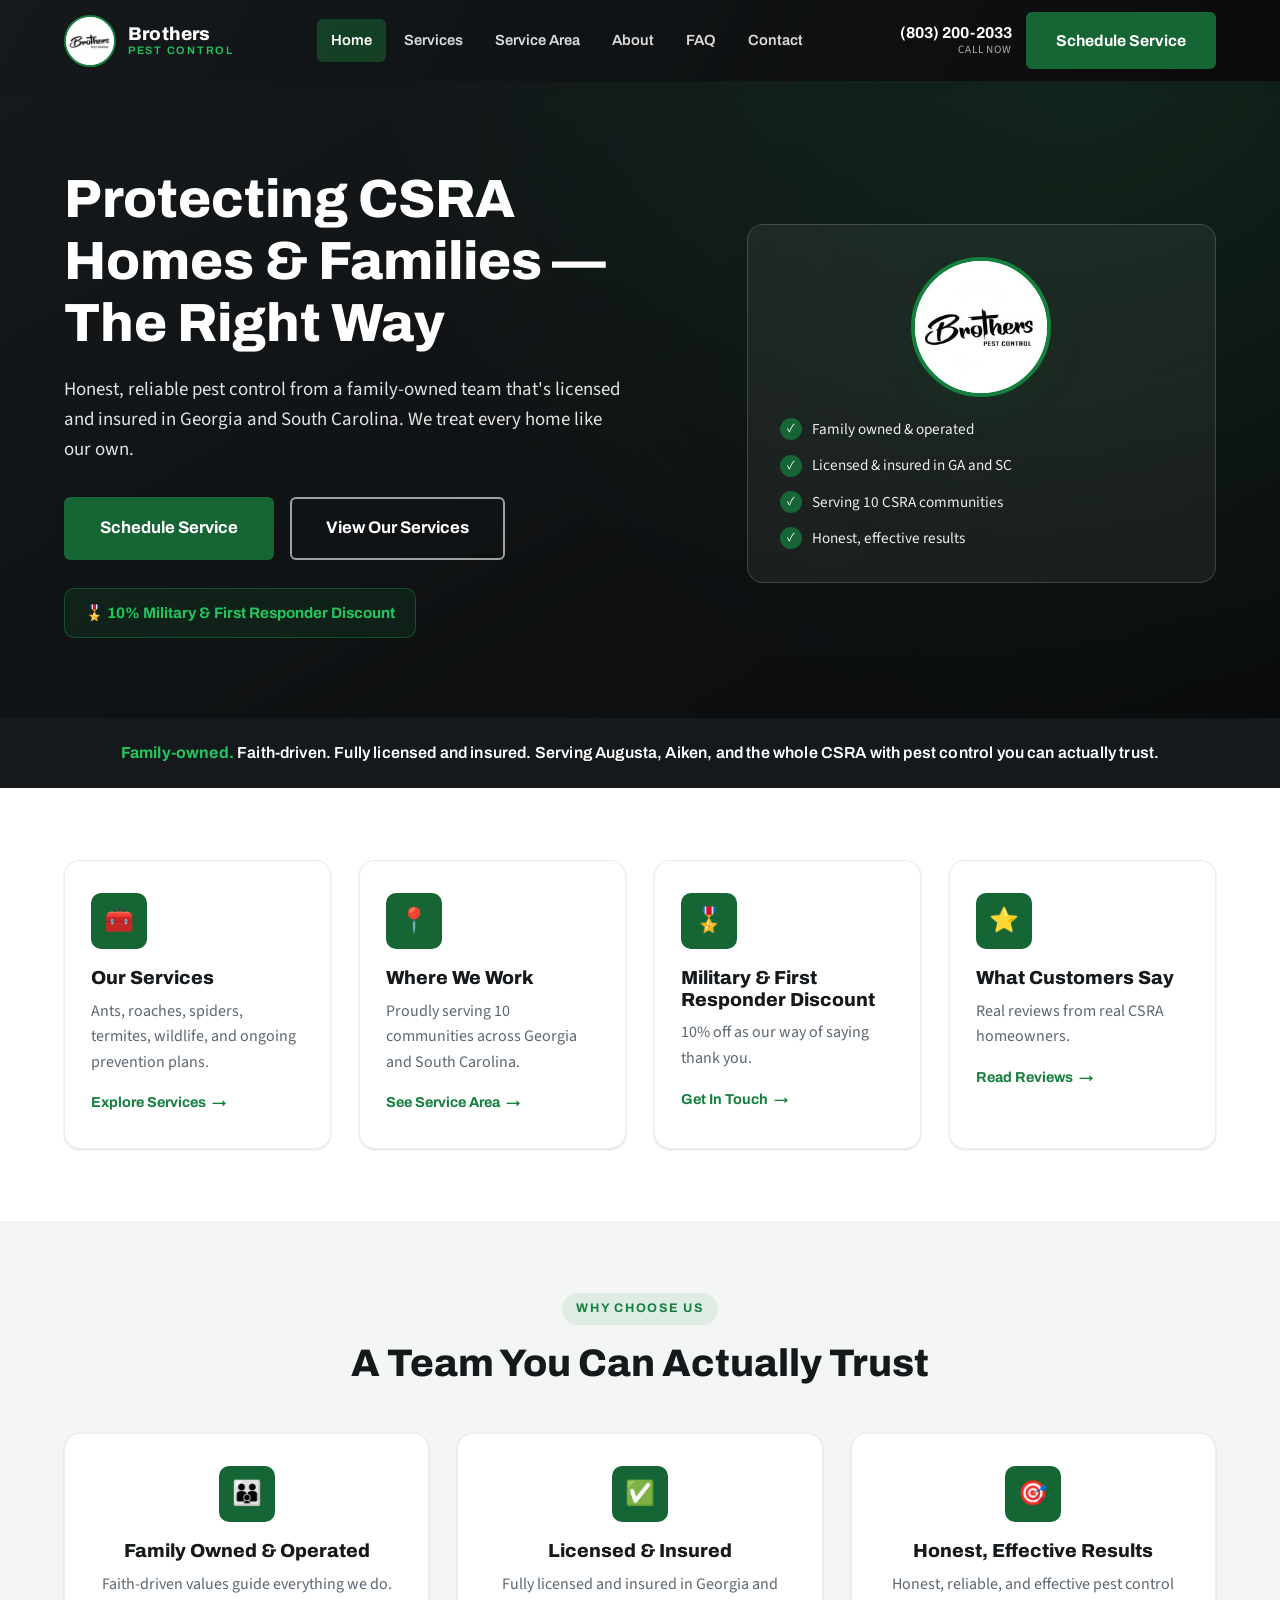
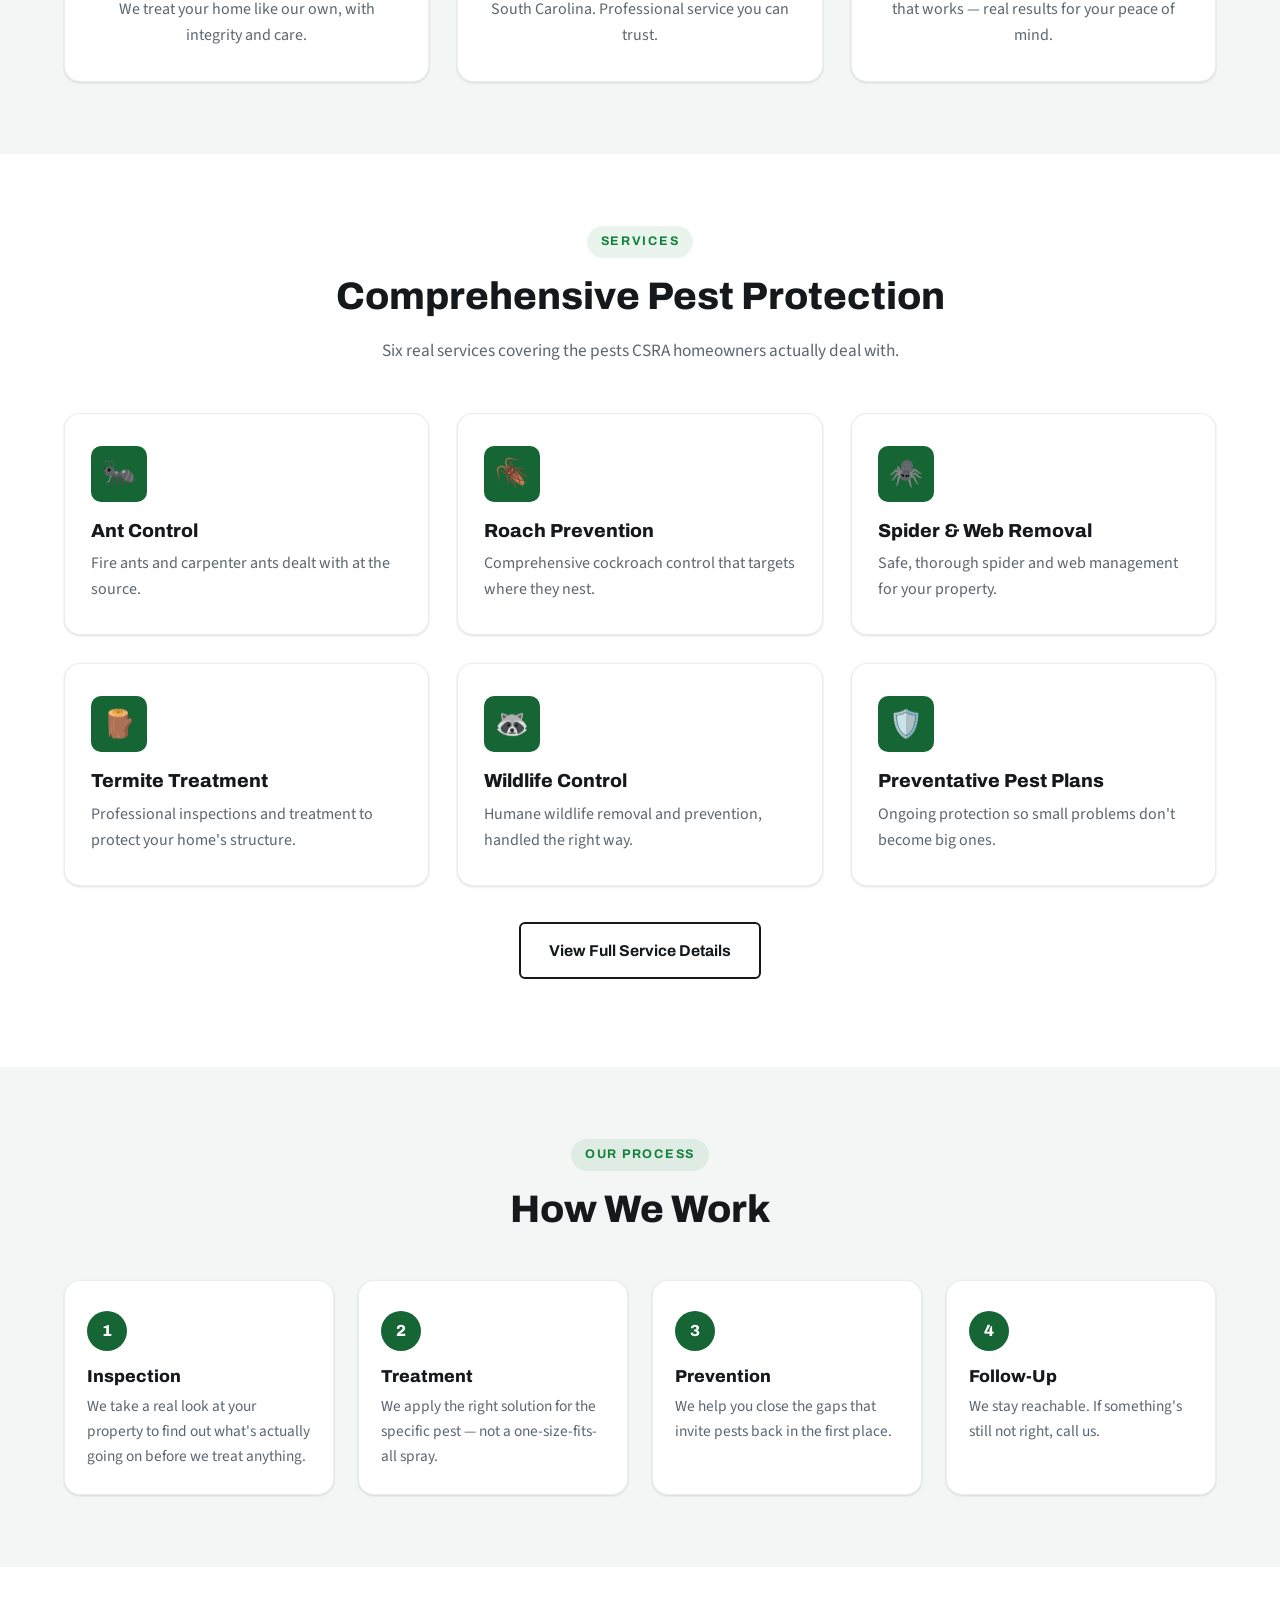
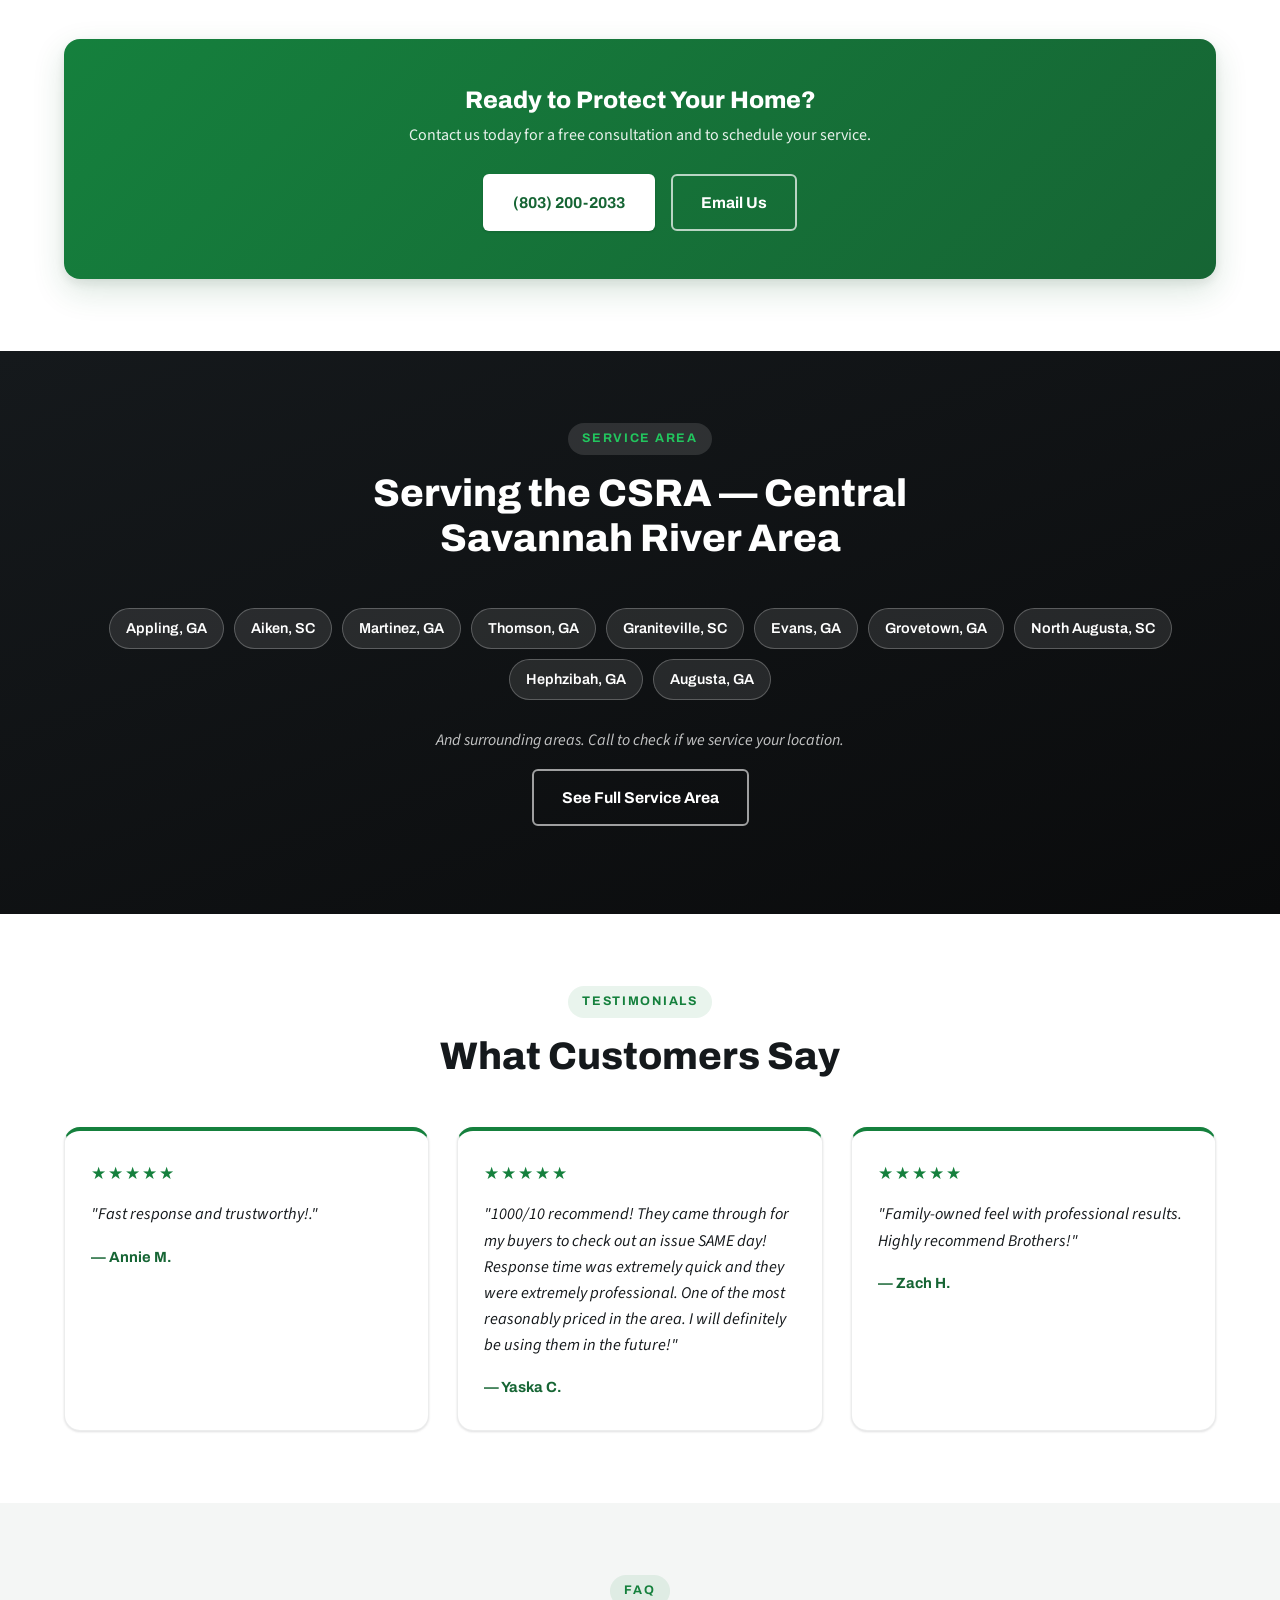
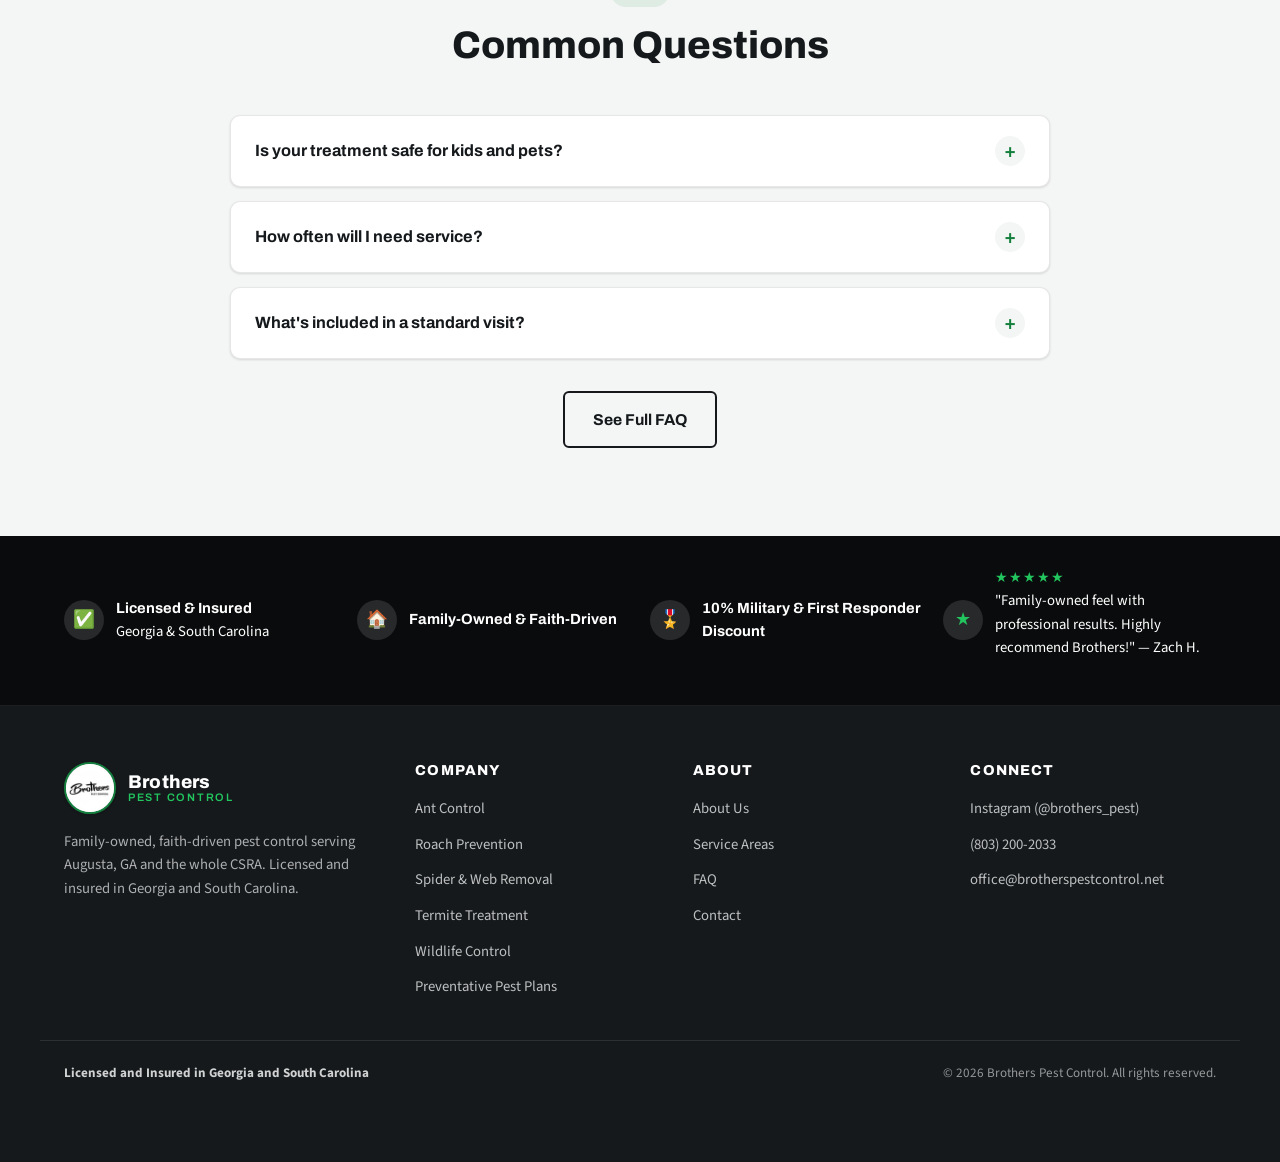
==== commit 423cf29d: "Remove announcement bar from index.html Removed the announcement bar that provided a notice about ph" ====
--- a/docs/index.html
+++ b/docs/index.html
@@ -12,14 +12,6 @@
 <link rel="stylesheet" href="styles.css">
 </head>
 <body>
-
-<div class="announcement-bar" id="announcement-bar" role="region" aria-label="Site announcement">
-  <div class="container announcement-inner">
-    <span class="announcement-icon" aria-hidden="true">📢</span>
-    <p class="announcement-text"><strong>Notice:</strong> We're switching phone carriers on Monday, 9/21. If you're unable to reach us by call or text, please email <a href="mailto:office@brotherspestcontrol.net">office@brotherspestcontrol.net</a> or message us on Facebook. SMS is currently experiencing issues. Calls and voicemail are working. We apologize for this inconvenience and are working on a solution.</p>
-    <button type="button" class="announcement-close" id="announcement-close" aria-label="Dismiss announcement">&times;</button>
-  </div>
-</div>
 
 <header class="site-header">
   <div class="header-inner">
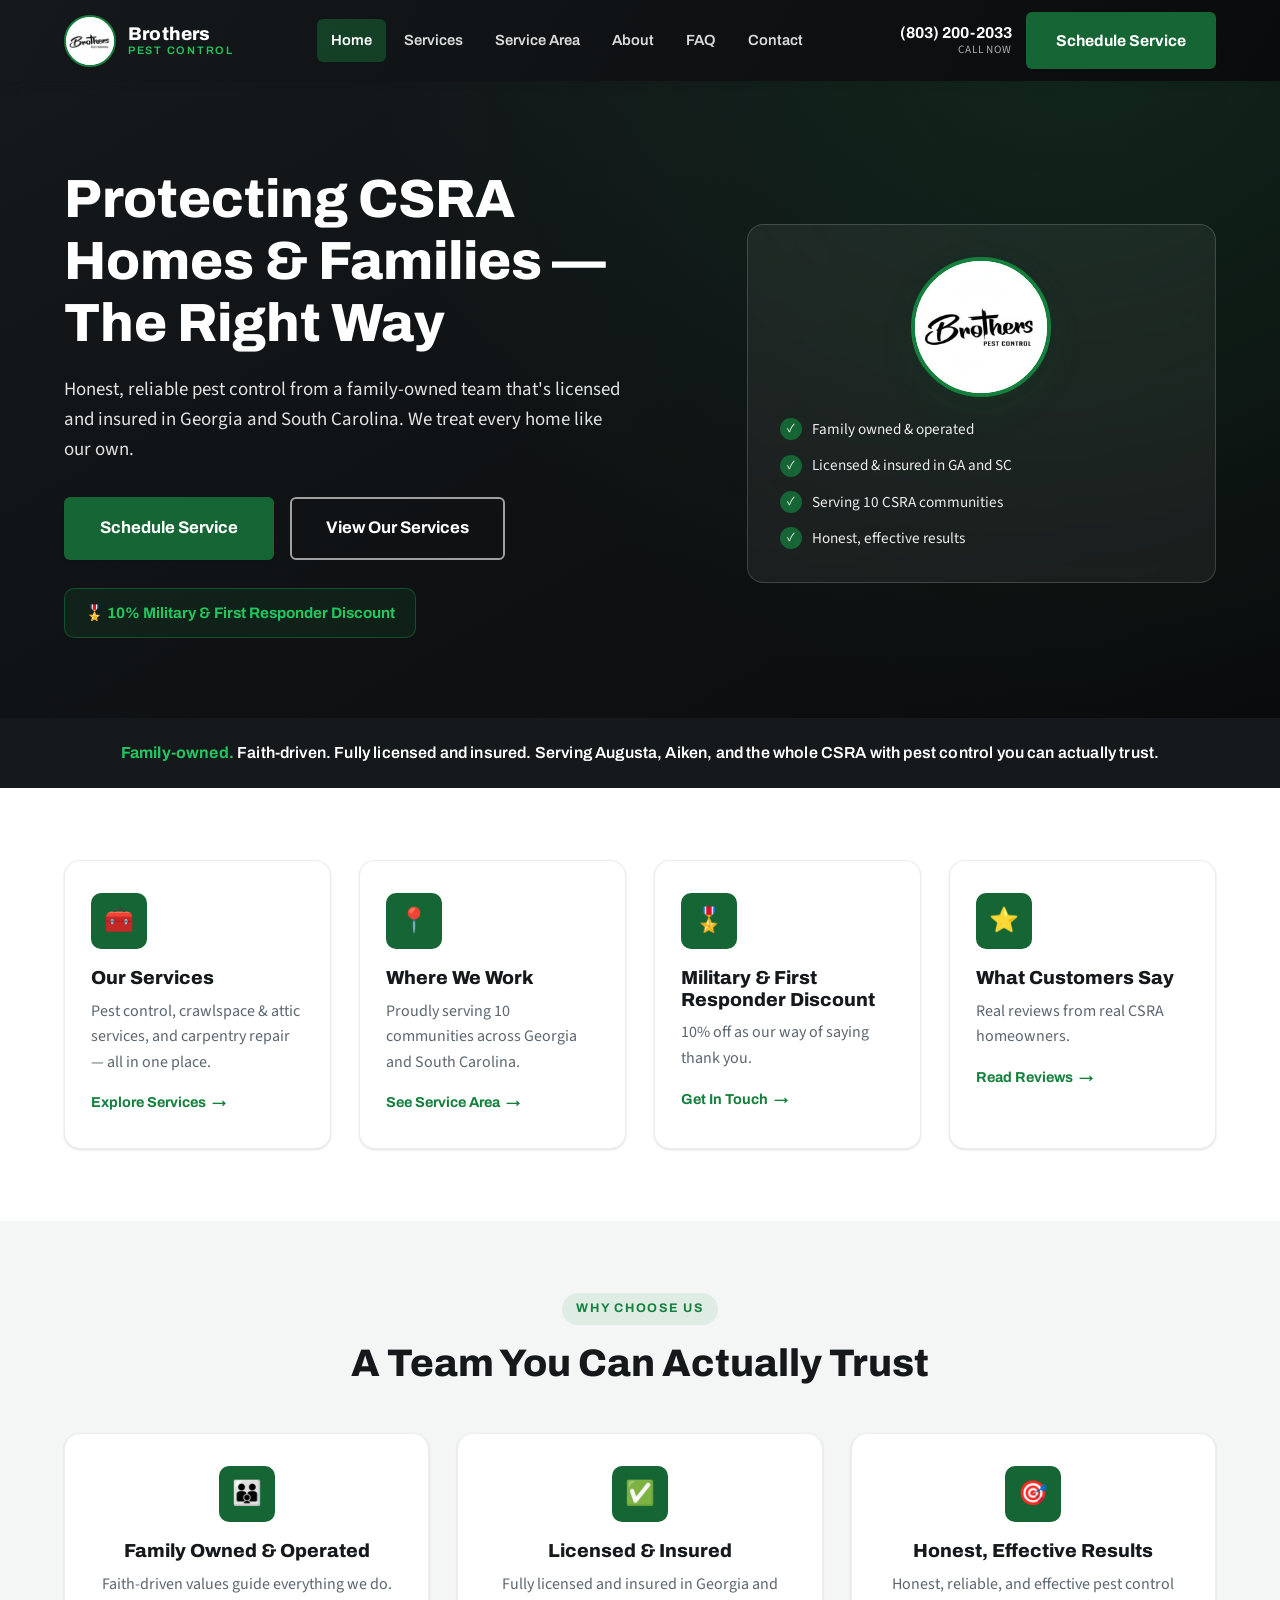
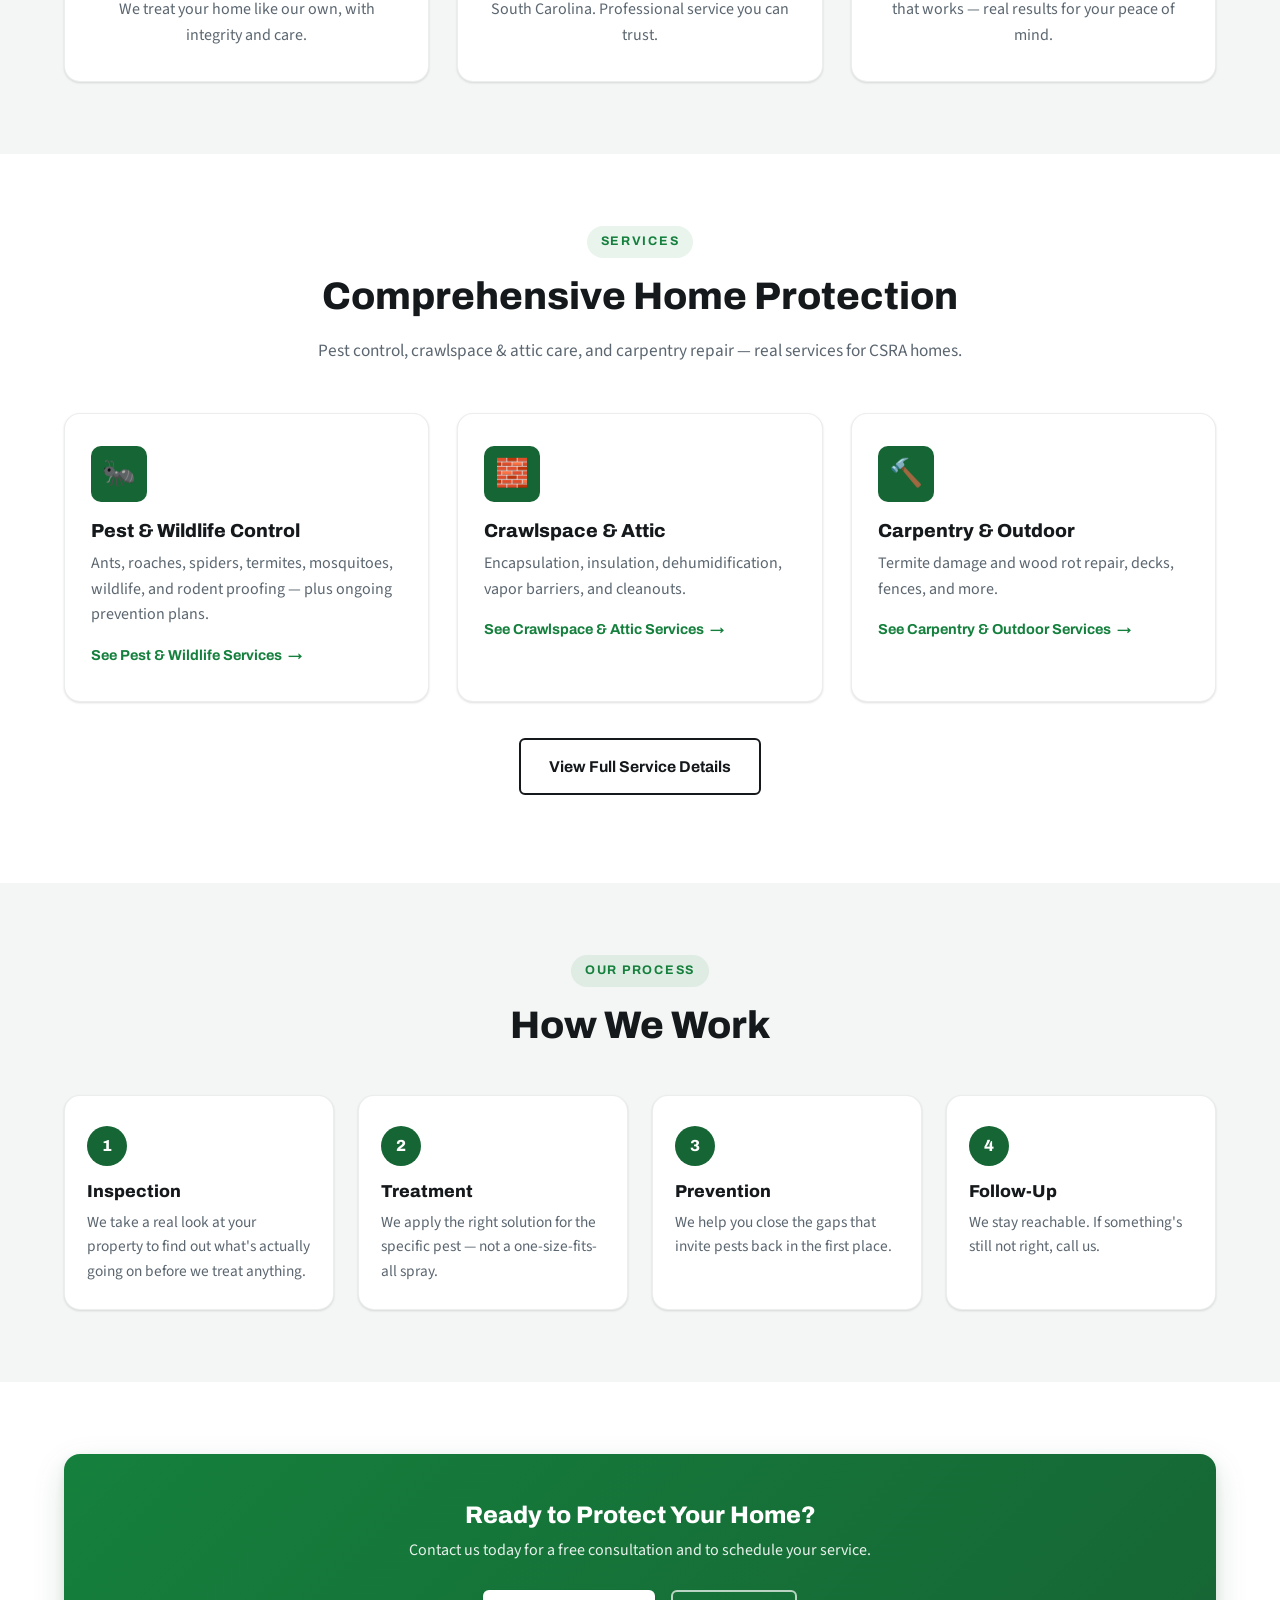
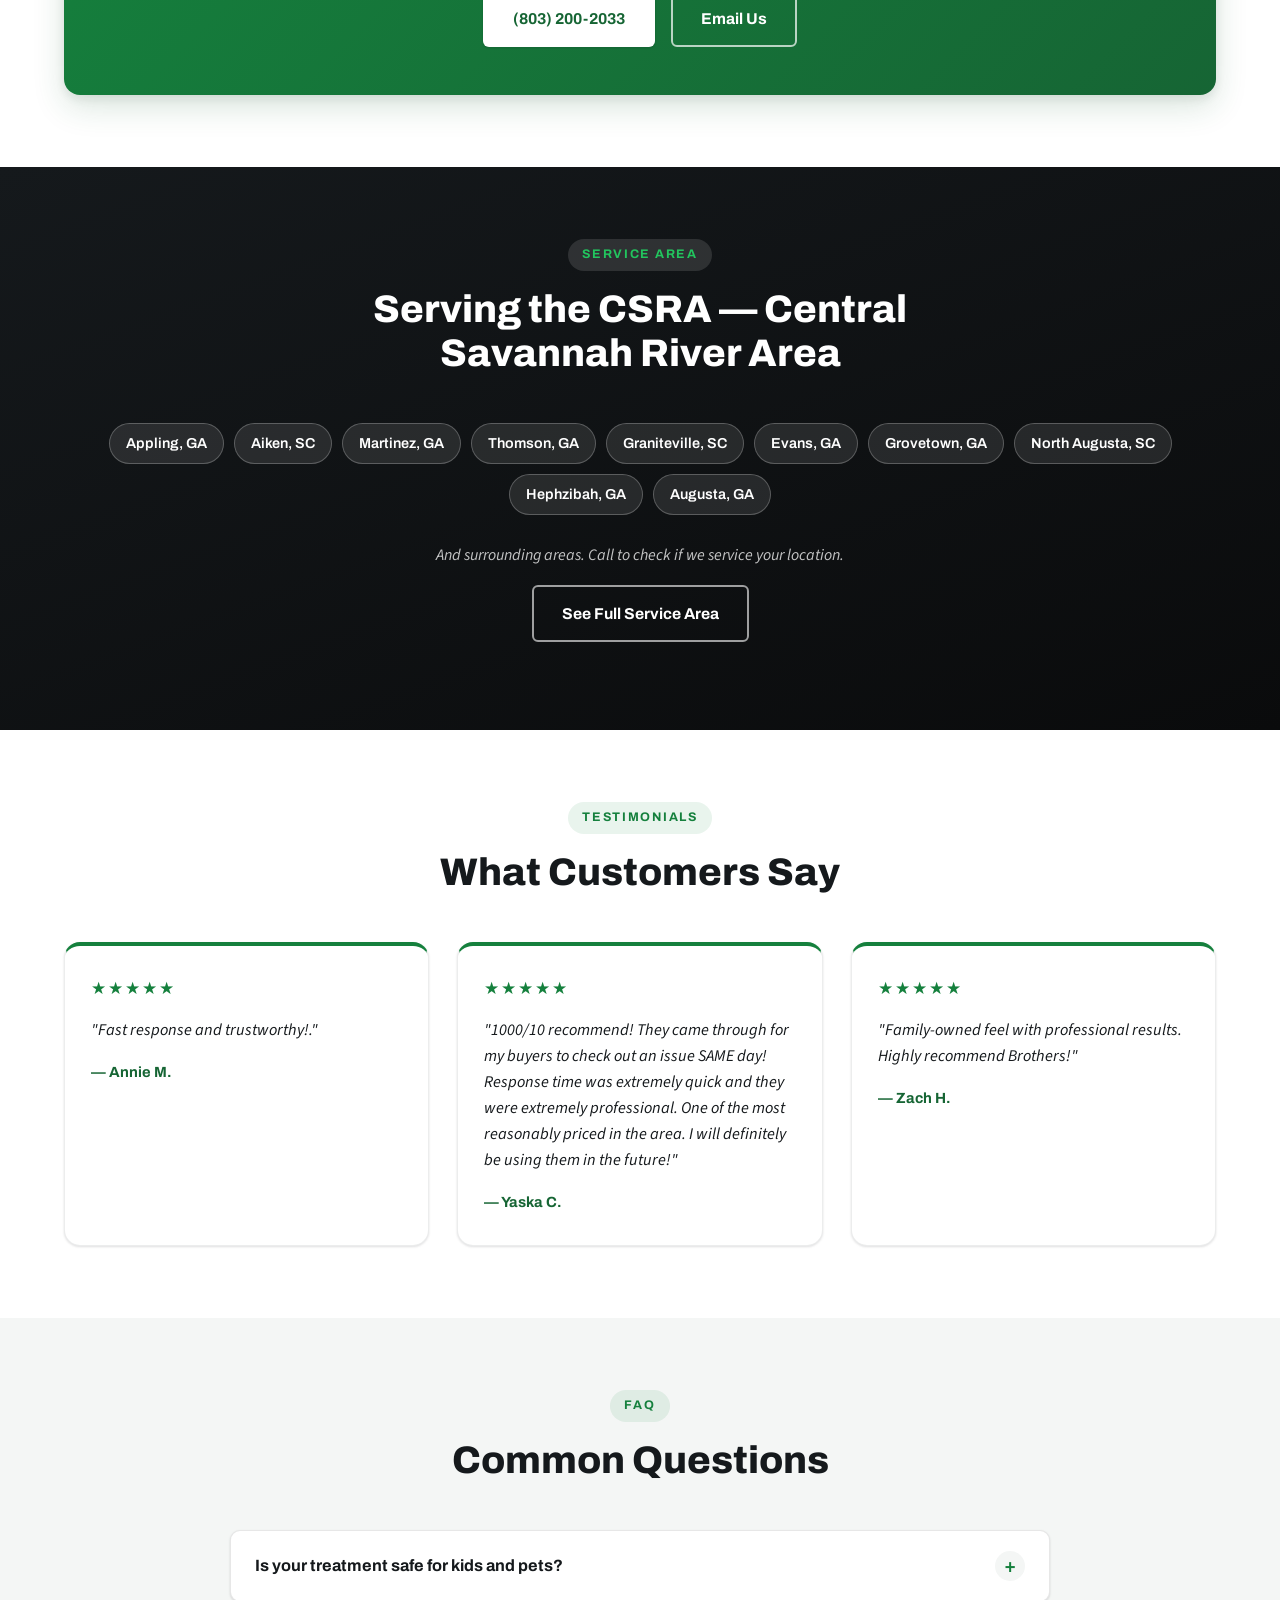
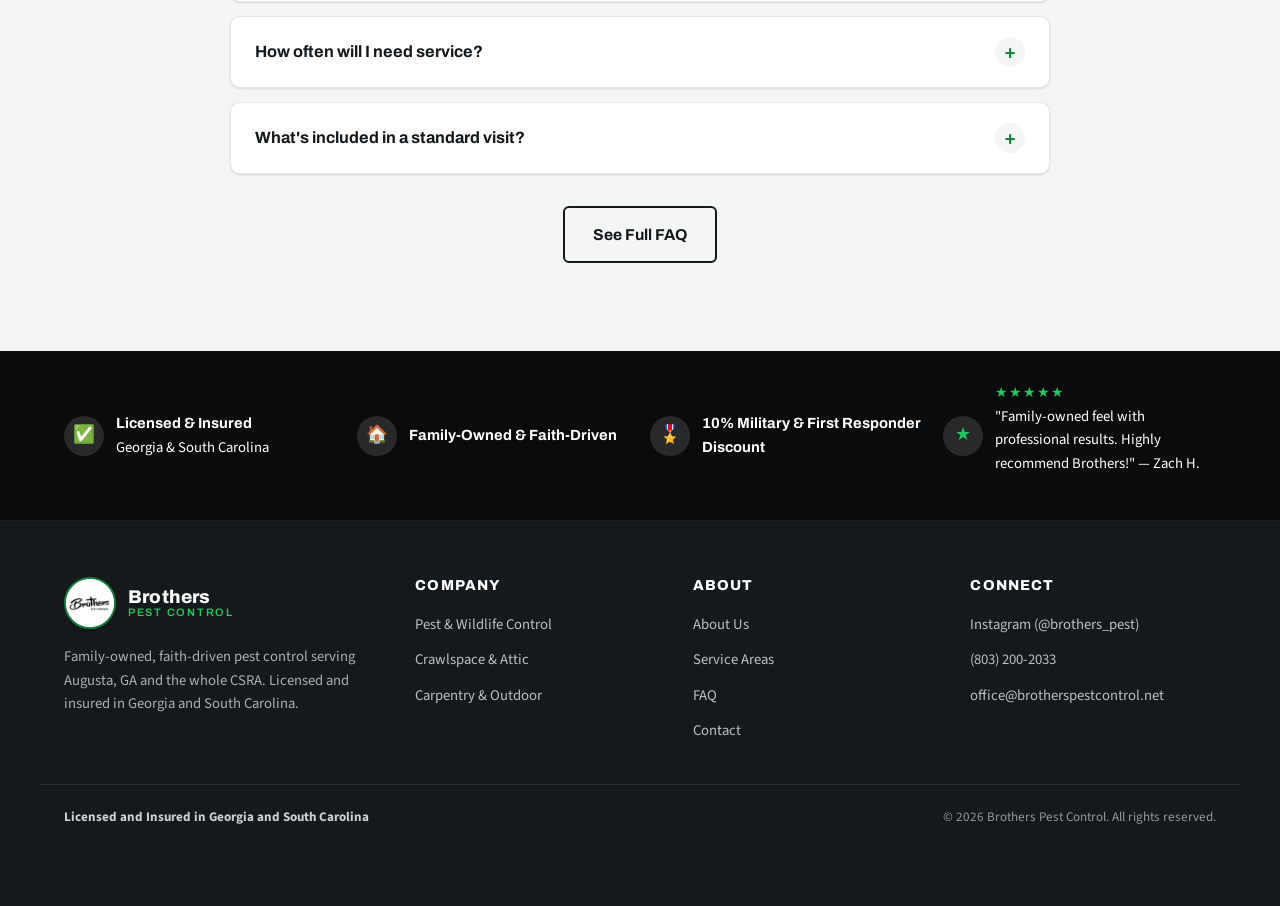
==== commit 3644521a: "New update to services" ====
--- a/docs/index.html
+++ b/docs/index.html
@@ -4,7 +4,7 @@
 <meta charset="UTF-8">
 <meta name="viewport" content="width=device-width, initial-scale=1.0">
 <title>Brothers Pest Control | Family-Owned Pest Control Serving the CSRA</title>
-<meta name="description" content="Honest, reliable pest control from a family-owned team licensed and insured in Georgia and South Carolina. Serving Augusta, Aiken, and the whole CSRA.">
+<meta name="description" content="Honest, reliable pest control, crawlspace &amp; attic services, and carpentry repair from a family-owned team licensed and insured in Georgia and South Carolina. Serving Augusta, Aiken, and the whole CSRA.">
 <link rel="icon" type="image/jpeg" href="assets/logo-badge.jpg">
 <link rel="preconnect" href="https://fonts.googleapis.com">
 <link rel="preconnect" href="https://fonts.gstatic.com" crossorigin>
@@ -75,7 +75,7 @@
         <a class="card" href="services.html">
           <span class="card-icon">🧰</span>
           <h3>Our Services</h3>
-          <p>Ants, roaches, spiders, termites, wildlife, and ongoing prevention plans.</p>
+          <p>Pest control, crawlspace &amp; attic services, and carpentry repair — all in one place.</p>
           <span class="card-link">Explore Services</span>
         </a>
         <a class="card" href="service-area.html">
@@ -132,40 +132,28 @@
     <div class="container">
       <div class="section-head">
         <span class="eyebrow">Services</span>
-        <h2>Comprehensive Pest Protection</h2>
-        <p>Six real services covering the pests CSRA homeowners actually deal with.</p>
+        <h2>Comprehensive Home Protection</h2>
+        <p>Pest control, crawlspace &amp; attic care, and carpentry repair — real services for CSRA homes.</p>
       </div>
       <div class="grid grid-3">
-        <div class="card service-card">
+        <a class="card service-card" href="services.html#pest-wildlife">
           <span class="card-icon">🐜</span>
-          <h3>Ant Control</h3>
-          <p>Fire ants and carpenter ants dealt with at the source.</p>
-        </div>
-        <div class="card service-card">
-          <span class="card-icon">🪳</span>
-          <h3>Roach Prevention</h3>
-          <p>Comprehensive cockroach control that targets where they nest.</p>
-        </div>
-        <div class="card service-card">
-          <span class="card-icon">🕷️</span>
-          <h3>Spider &amp; Web Removal</h3>
-          <p>Safe, thorough spider and web management for your property.</p>
-        </div>
-        <div class="card service-card">
-          <span class="card-icon">🪵</span>
-          <h3>Termite Treatment</h3>
-          <p>Professional inspections and treatment to protect your home's structure.</p>
-        </div>
-        <div class="card service-card">
-          <span class="card-icon">🦝</span>
-          <h3>Wildlife Control</h3>
-          <p>Humane wildlife removal and prevention, handled the right way.</p>
-        </div>
-        <div class="card service-card">
-          <span class="card-icon">🛡️</span>
-          <h3>Preventative Pest Plans</h3>
-          <p>Ongoing protection so small problems don't become big ones.</p>
-        </div>
+          <h3>Pest &amp; Wildlife Control</h3>
+          <p>Ants, roaches, spiders, termites, mosquitoes, wildlife, and rodent proofing — plus ongoing prevention plans.</p>
+          <span class="card-link">See Pest &amp; Wildlife Services</span>
+        </a>
+        <a class="card service-card" href="services.html#crawlspace-attic">
+          <span class="card-icon">🧱</span>
+          <h3>Crawlspace &amp; Attic</h3>
+          <p>Encapsulation, insulation, dehumidification, vapor barriers, and cleanouts.</p>
+          <span class="card-link">See Crawlspace &amp; Attic Services</span>
+        </a>
+        <a class="card service-card" href="services.html#carpentry-outdoor">
+          <span class="card-icon">🔨</span>
+          <h3>Carpentry &amp; Outdoor</h3>
+          <p>Termite damage and wood rot repair, decks, fences, and more.</p>
+          <span class="card-link">See Carpentry &amp; Outdoor Services</span>
+        </a>
       </div>
       <p class="text-center" style="margin-top:36px;"><a href="services.html" class="btn btn-secondary">View Full Service Details</a></p>
     </div>
@@ -311,12 +299,9 @@
     <div class="footer-col">
       <h4>Company</h4>
       <ul>
-        <li><a href="services.html#ant-control">Ant Control</a></li>
-        <li><a href="services.html#roach-prevention">Roach Prevention</a></li>
-        <li><a href="services.html#spider-web-removal">Spider &amp; Web Removal</a></li>
-        <li><a href="services.html#termite-treatment">Termite Treatment</a></li>
-        <li><a href="services.html#wildlife-control">Wildlife Control</a></li>
-        <li><a href="services.html#preventative-pest-plans">Preventative Pest Plans</a></li>
+        <li><a href="services.html#pest-wildlife">Pest &amp; Wildlife Control</a></li>
+        <li><a href="services.html#crawlspace-attic">Crawlspace &amp; Attic</a></li>
+        <li><a href="services.html#carpentry-outdoor">Carpentry &amp; Outdoor</a></li>
       </ul>
     </div>
     <div class="footer-col">
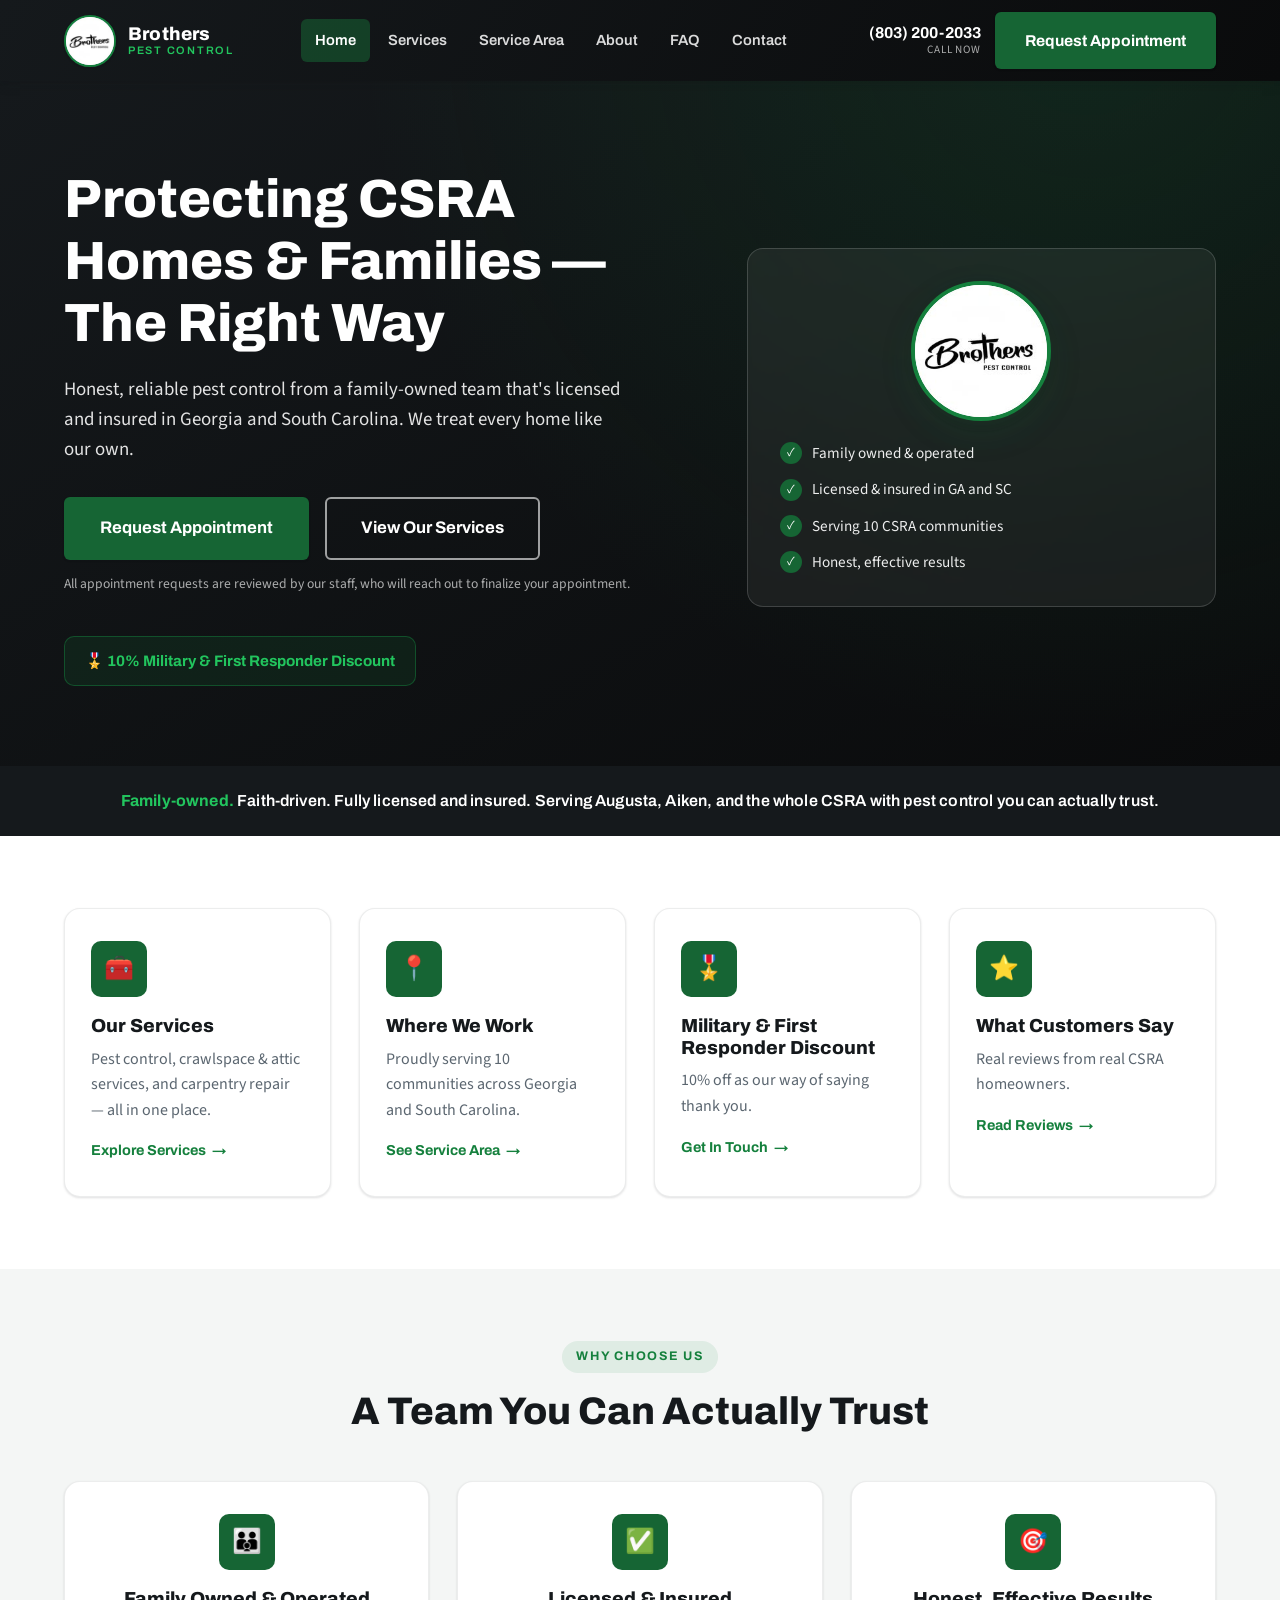
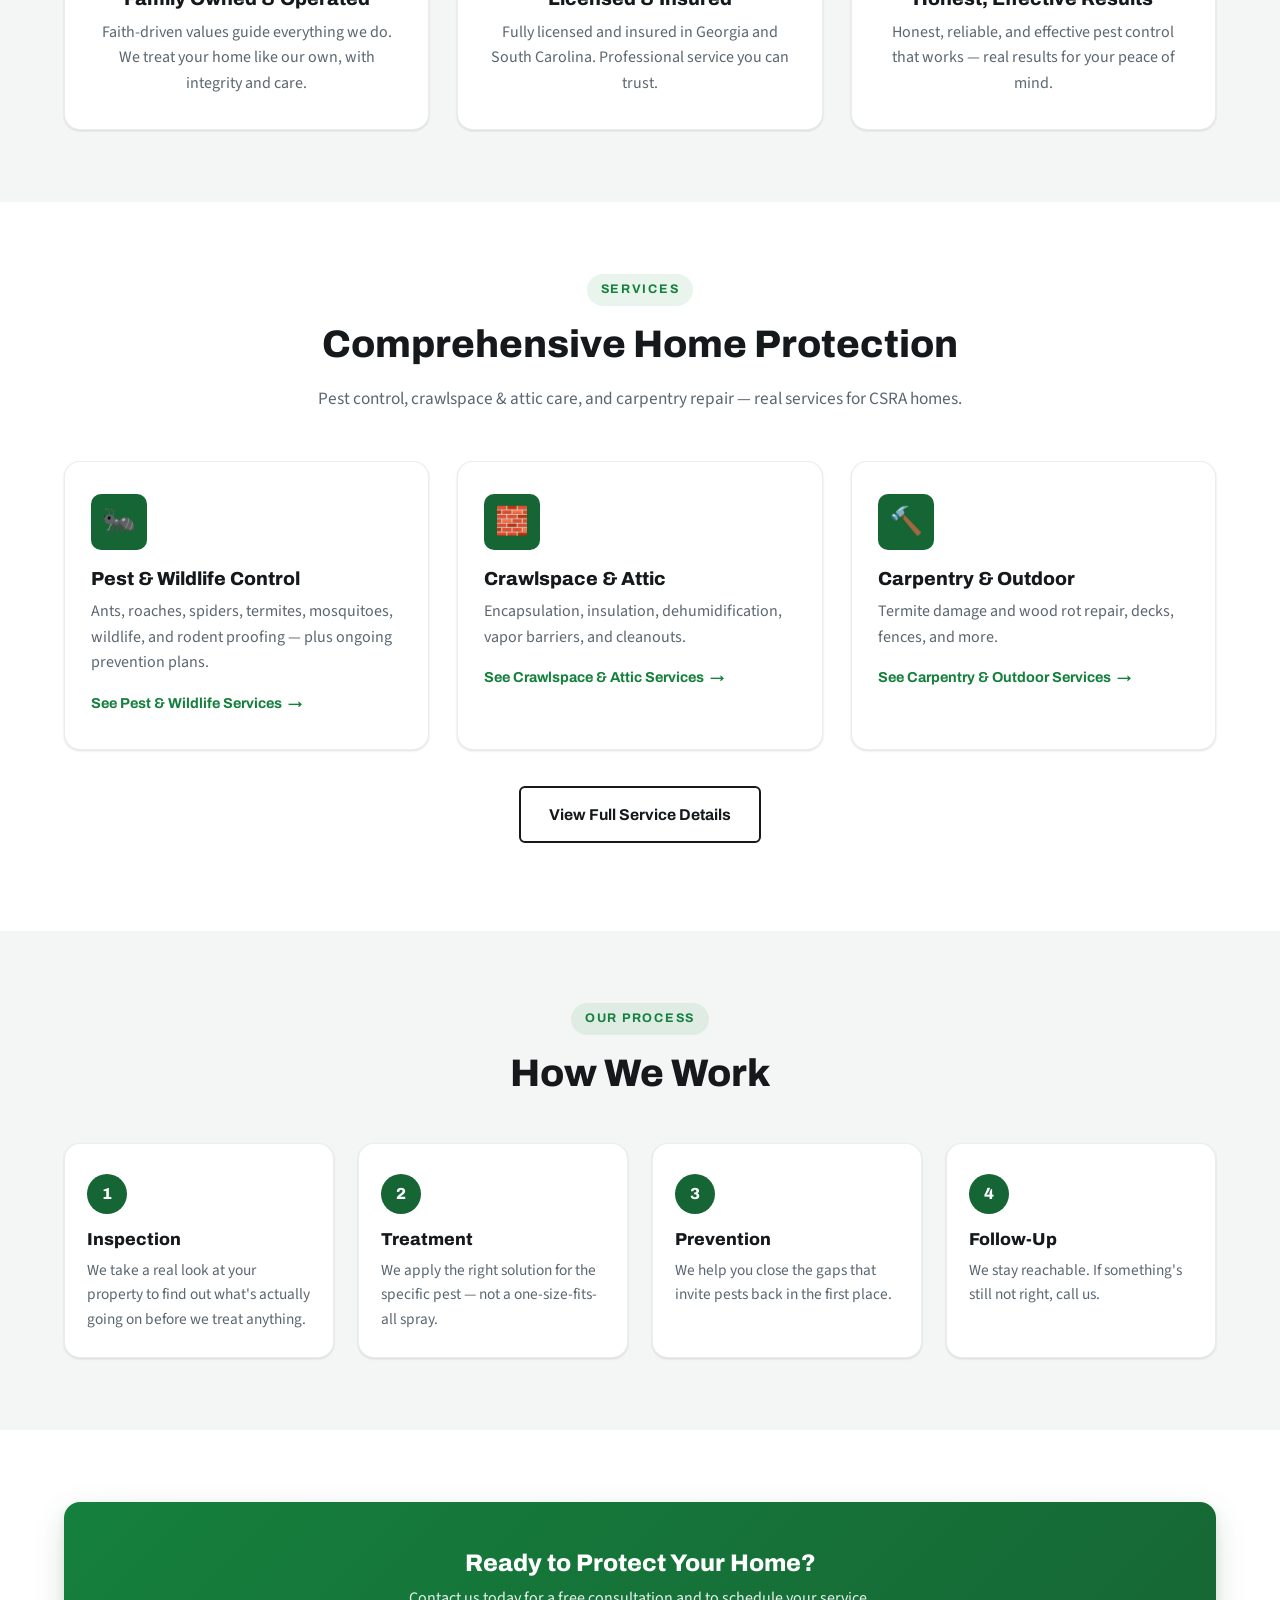
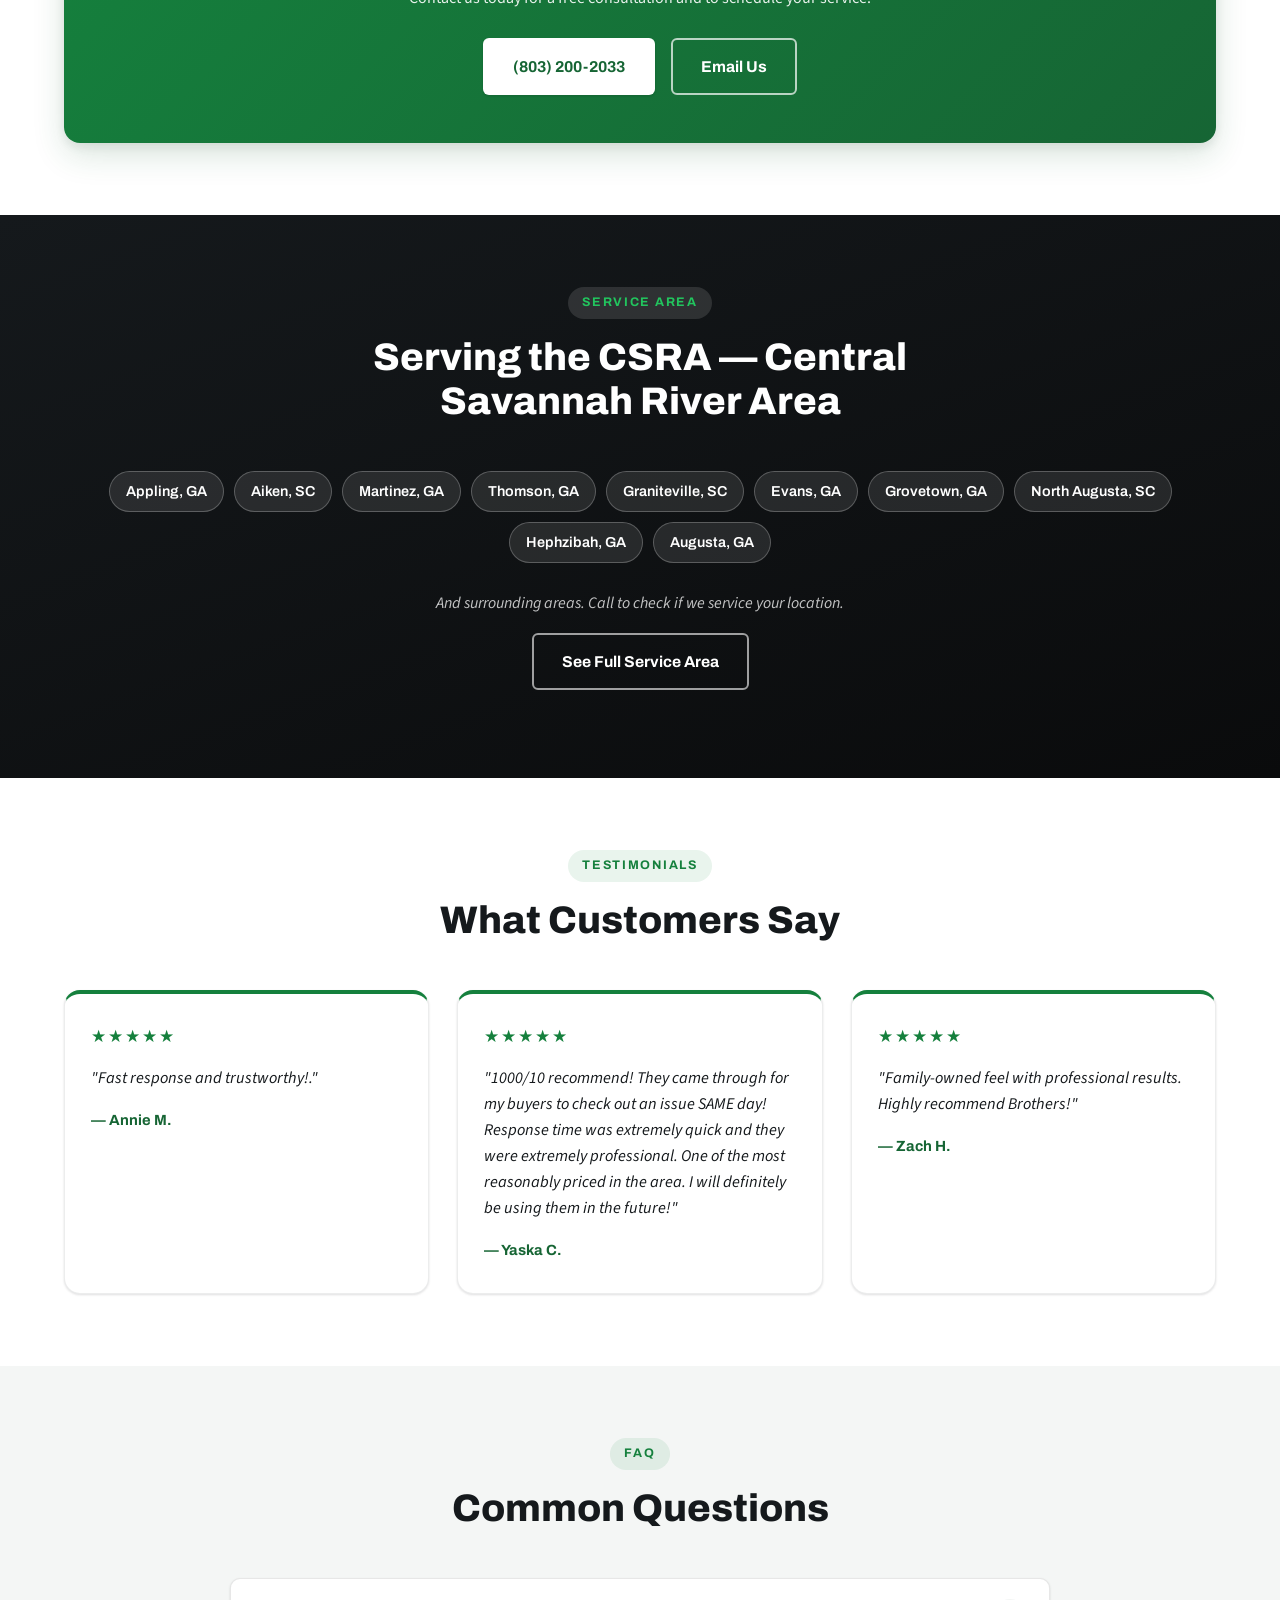
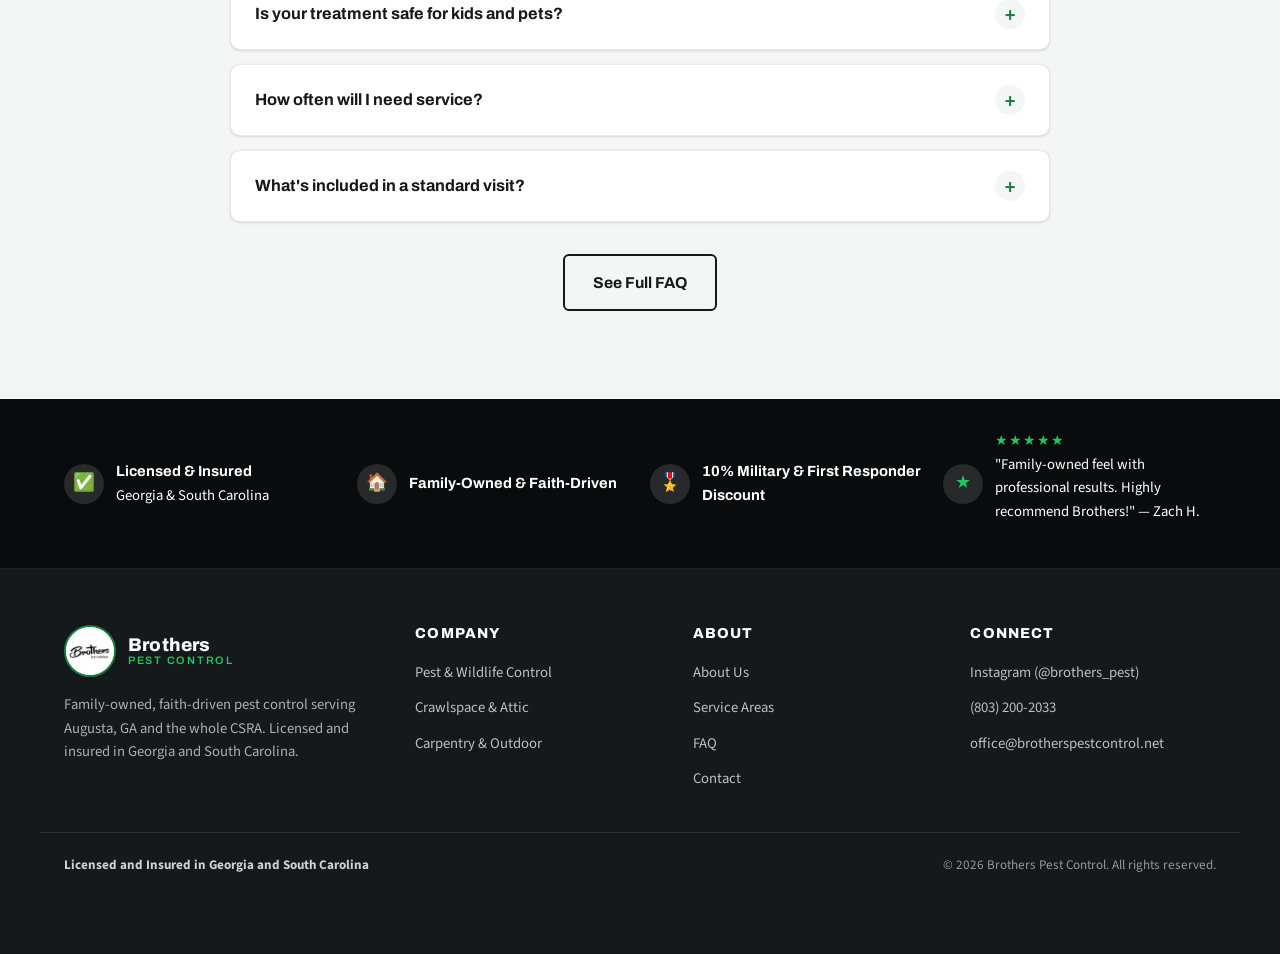
==== commit c37d78f7: "Schedule Button Change" ====
--- a/docs/index.html
+++ b/docs/index.html
@@ -29,7 +29,7 @@
     </nav>
     <div class="header-cta">
       <a href="tel:8032002033" class="header-phone">(803) 200-2033<small>Call Now</small></a>
-      <a href="https://portal.gorilladesk.com/brospestcontrol/booking?fbclid=IwY2xjawTnX89wZG9mBWV4dG4DYWVtAjEwAGJyaWQRMUFJbFFKTzVnUlVubElSN3FzcnRjBmFwcF9pZBAyMjIwMzkxNzg4MjAwODkyAAEewezlgg4vY1GfRL_hwmaiOZm5tj9zatPW8vrMeHS6EONmKB9_aHTJDhF3_zY_aem_PuyCdJYUeGN5oBeG-N2Fog" class="btn btn-primary btn-header-cta" target="_blank" rel="noopener" aria-label="Schedule Service"><span class="full-label">Schedule Service</span><span class="short-label" aria-hidden="true">Book</span></a>
+      <a href="https://portal.gorilladesk.com/brospestcontrol/booking?fbclid=IwY2xjawTnX89wZG9mBWV4dG4DYWVtAjEwAGJyaWQRMUFJbFFKTzVnUlVubElSN3FzcnRjBmFwcF9pZBAyMjIwMzkxNzg4MjAwODkyAAEewezlgg4vY1GfRL_hwmaiOZm5tj9zatPW8vrMeHS6EONmKB9_aHTJDhF3_zY_aem_PuyCdJYUeGN5oBeG-N2Fog" class="btn btn-primary btn-header-cta" target="_blank" rel="noopener" aria-label="Request Appointment"><span class="full-label">Request Appointment</span><span class="short-label" aria-hidden="true">Request</span></a>
       <button class="nav-toggle" aria-label="Toggle menu" aria-expanded="false"><span></span><span></span><span></span></button>
     </div>
   </div>
@@ -44,9 +44,10 @@
         <h1>Protecting CSRA Homes &amp; Families — The Right Way</h1>
         <p class="lead">Honest, reliable pest control from a family-owned team that's licensed and insured in Georgia and South Carolina. We treat every home like our own.</p>
         <div class="btn-row">
-          <a href="https://portal.gorilladesk.com/brospestcontrol/booking?fbclid=IwY2xjawTnX89wZG9mBWV4dG4DYWVtAjEwAGJyaWQRMUFJbFFKTzVnUlVubElSN3FzcnRjBmFwcF9pZBAyMjIwMzkxNzg4MjAwODkyAAEewezlgg4vY1GfRL_hwmaiOZm5tj9zatPW8vrMeHS6EONmKB9_aHTJDhF3_zY_aem_PuyCdJYUeGN5oBeG-N2Fog" class="btn btn-primary btn-lg" target="_blank" rel="noopener">Schedule Service</a>
+          <a href="https://portal.gorilladesk.com/brospestcontrol/booking?fbclid=IwY2xjawTnX89wZG9mBWV4dG4DYWVtAjEwAGJyaWQRMUFJbFFKTzVnUlVubElSN3FzcnRjBmFwcF9pZBAyMjIwMzkxNzg4MjAwODkyAAEewezlgg4vY1GfRL_hwmaiOZm5tj9zatPW8vrMeHS6EONmKB9_aHTJDhF3_zY_aem_PuyCdJYUeGN5oBeG-N2Fog" class="btn btn-primary btn-lg" target="_blank" rel="noopener">Request Appointment</a>
           <a href="services.html" class="btn btn-secondary btn-lg">View Our Services</a>
         </div>
+        <p class="disclaimer-note">All appointment requests are reviewed by our staff, who will reach out to finalize your appointment.</p>
         <div class="discount-callout">🎖️ 10% Military &amp; First Responder Discount</div>
       </div>
       <div class="hero-media">
--- a/docs/styles.css
+++ b/docs/styles.css
@@ -625,6 +625,19 @@
 }
 .cta-banner .btn-primary:hover {
   background: var(--fog-gray);
+}
+
+/* Appointment-request disclaimer (shown near booking CTAs) */
+.disclaimer-note {
+  font-size: 0.85rem;
+  color: rgba(255,255,255,0.65);
+  margin-top: 14px;
+  line-height: 1.5;
+}
+.cta-banner .disclaimer-note {
+  text-align: center;
+  color: rgba(255,255,255,0.8);
+  margin-top: 18px;
 }
 
 /* Discount callout banner (services page) */
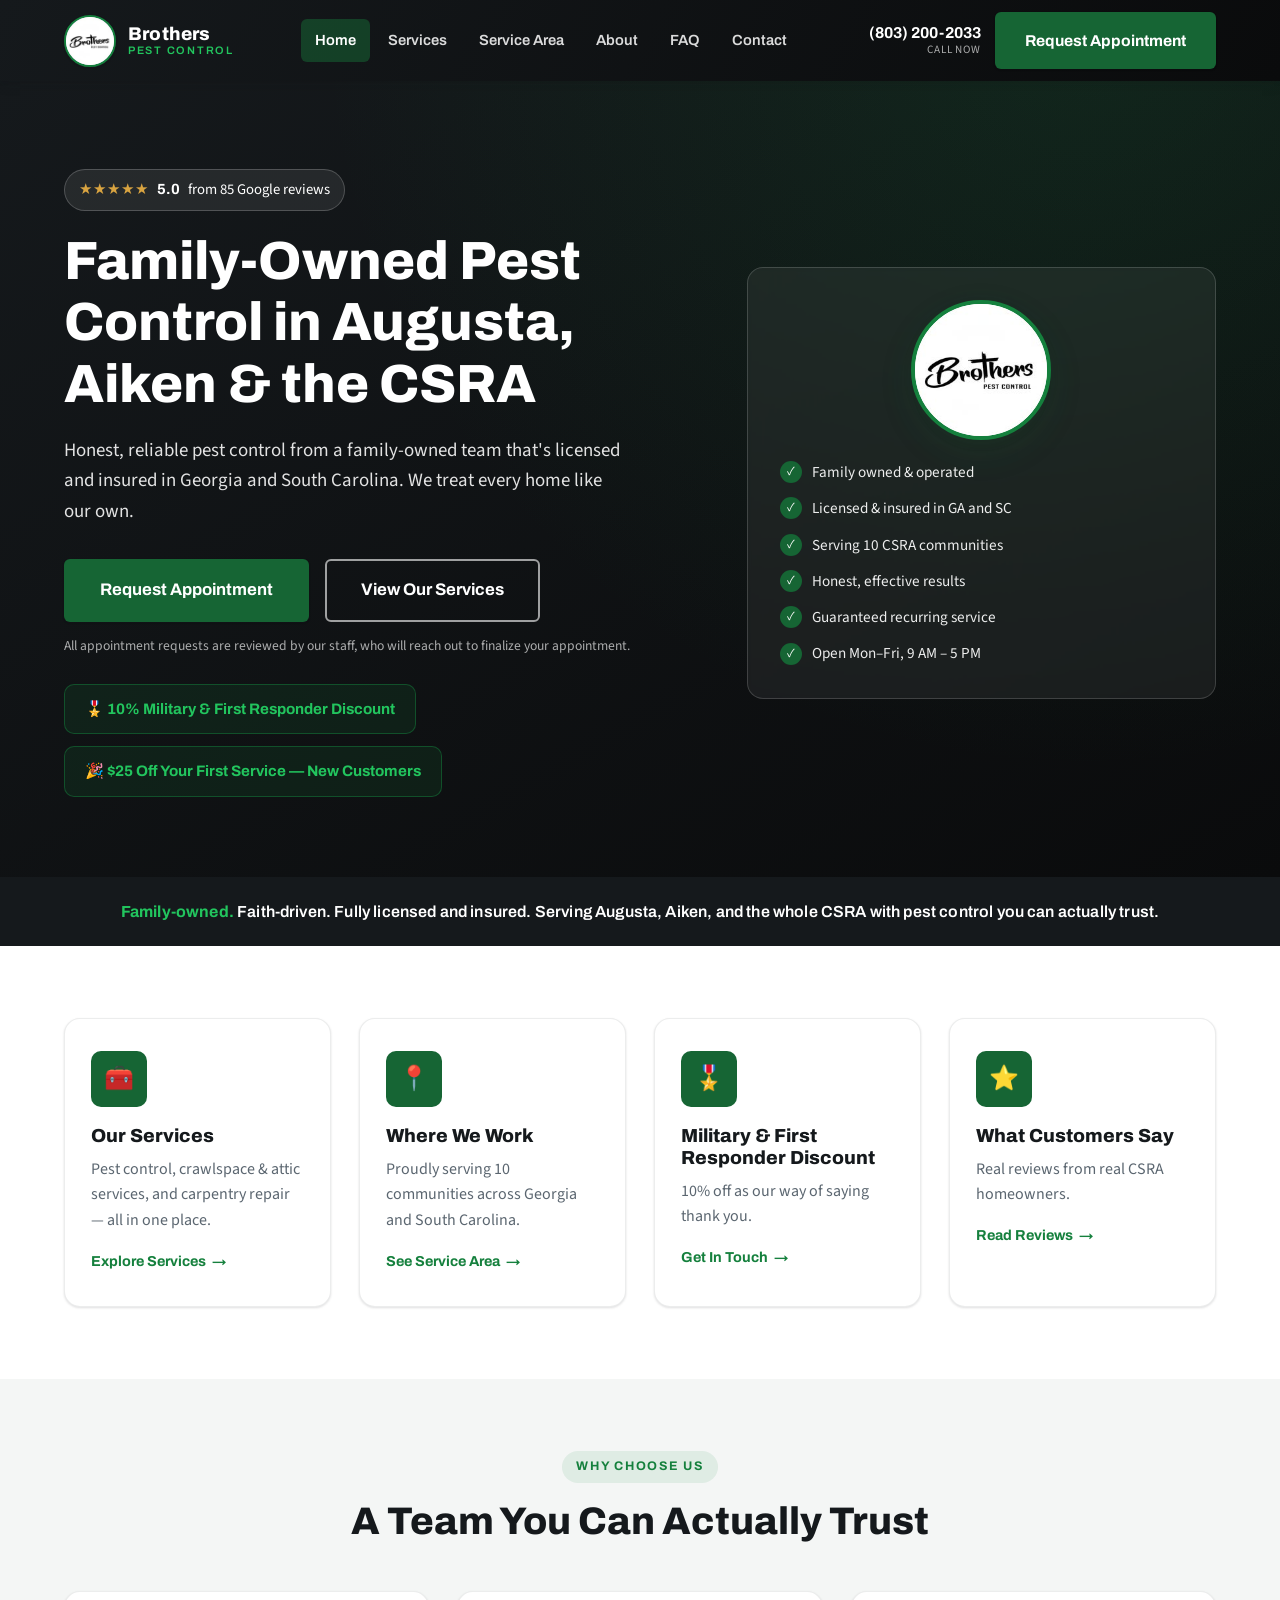
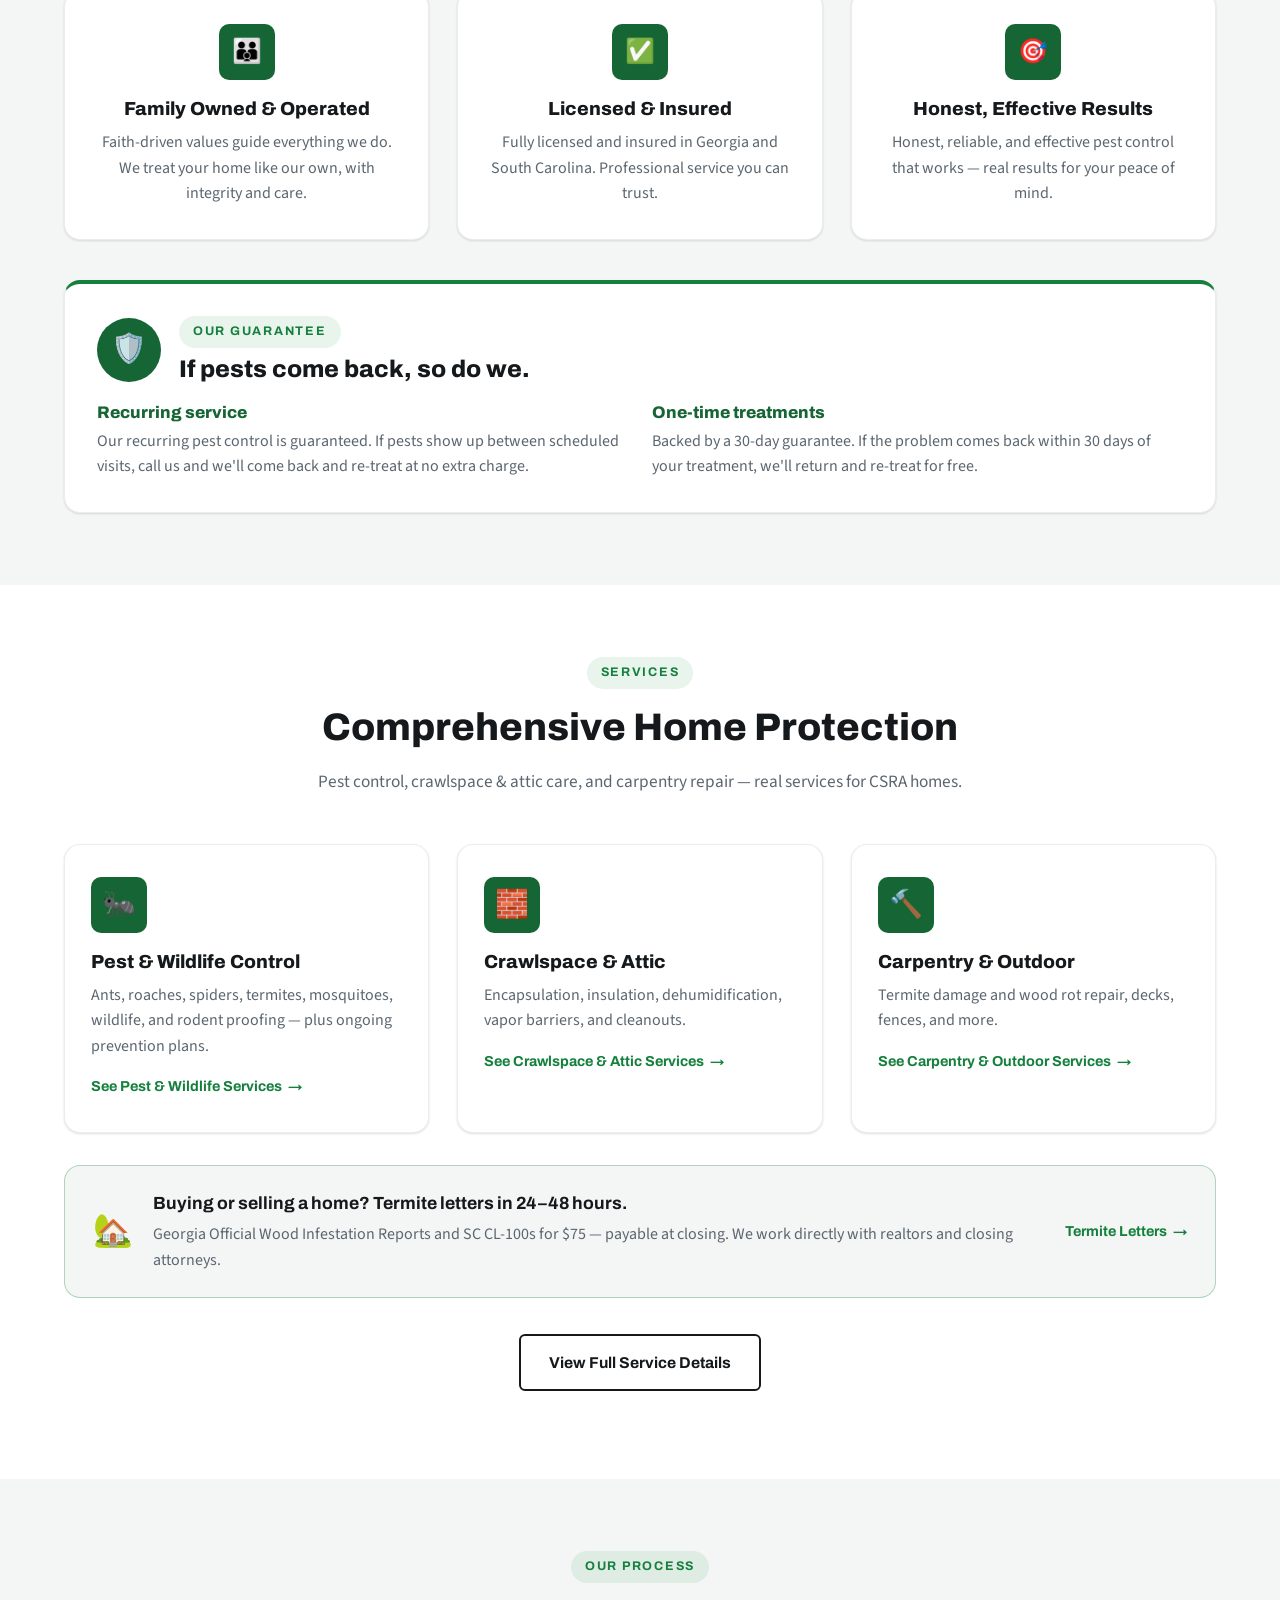
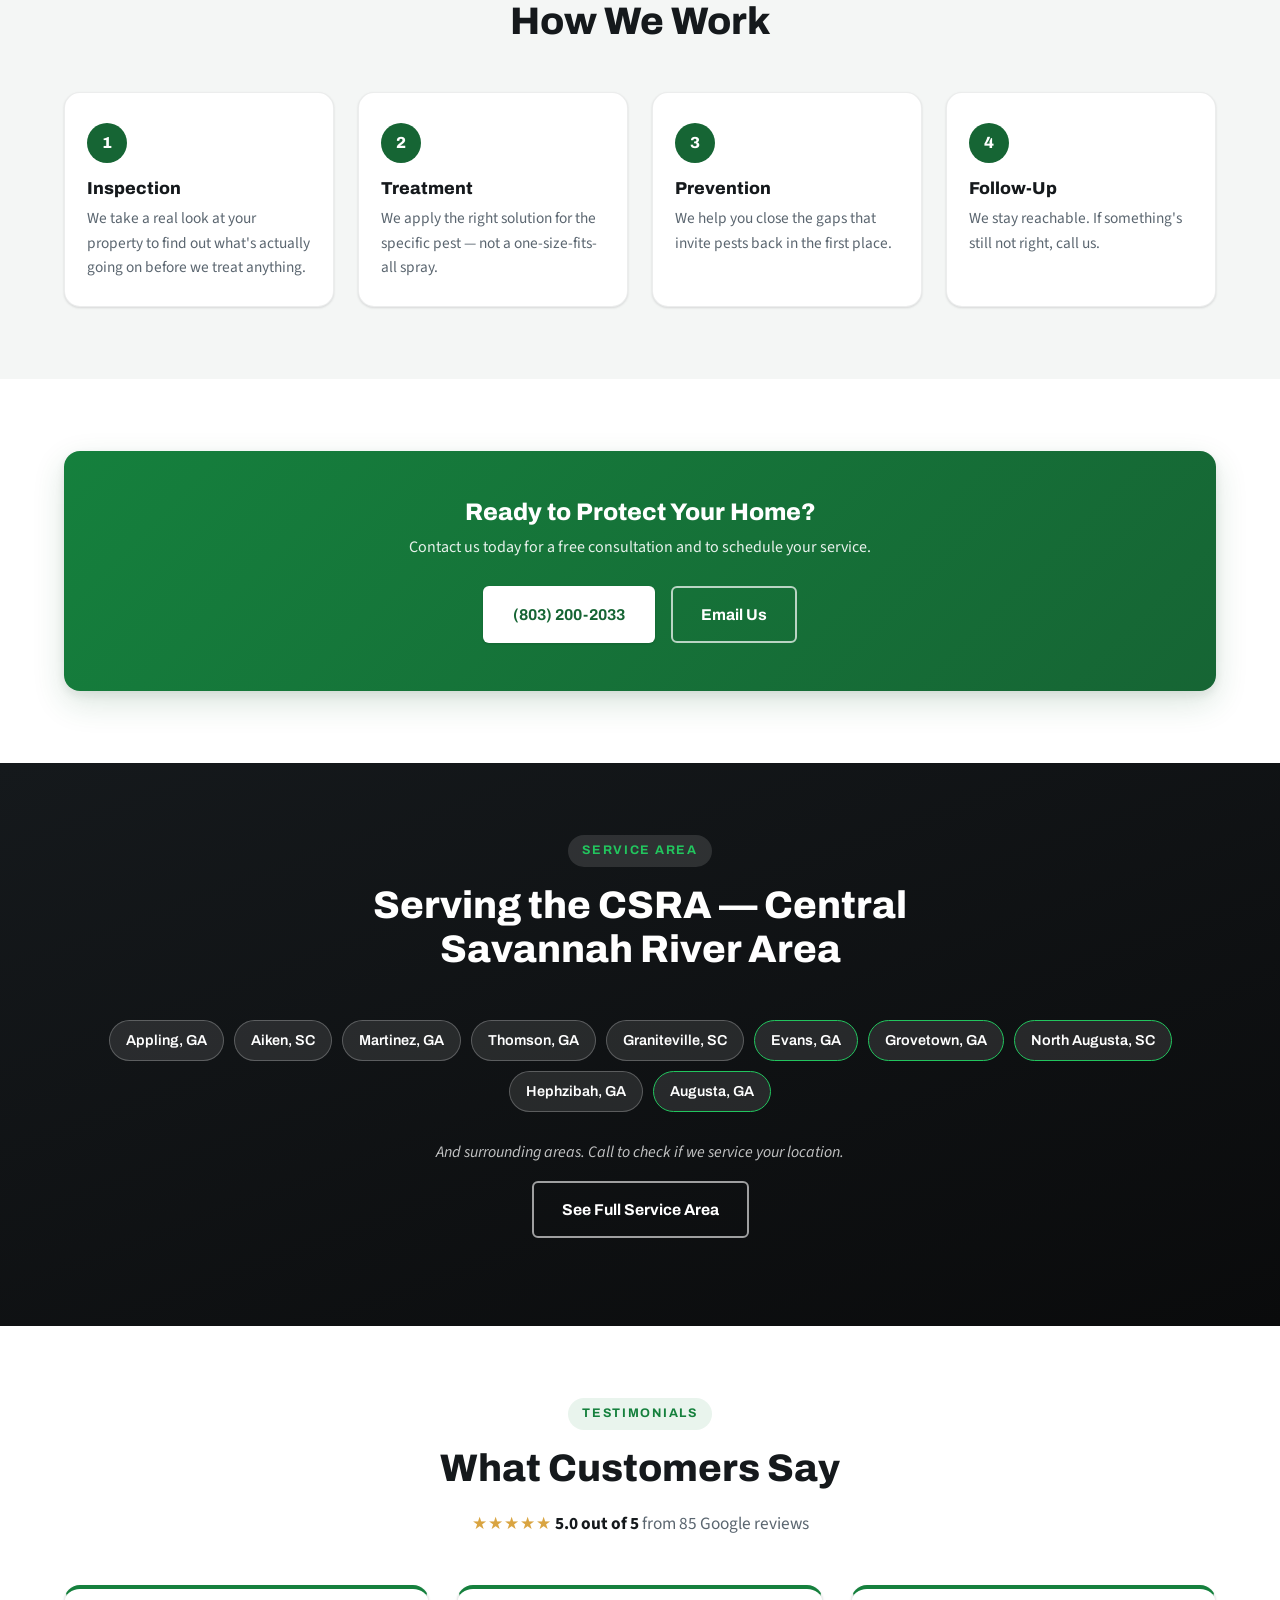
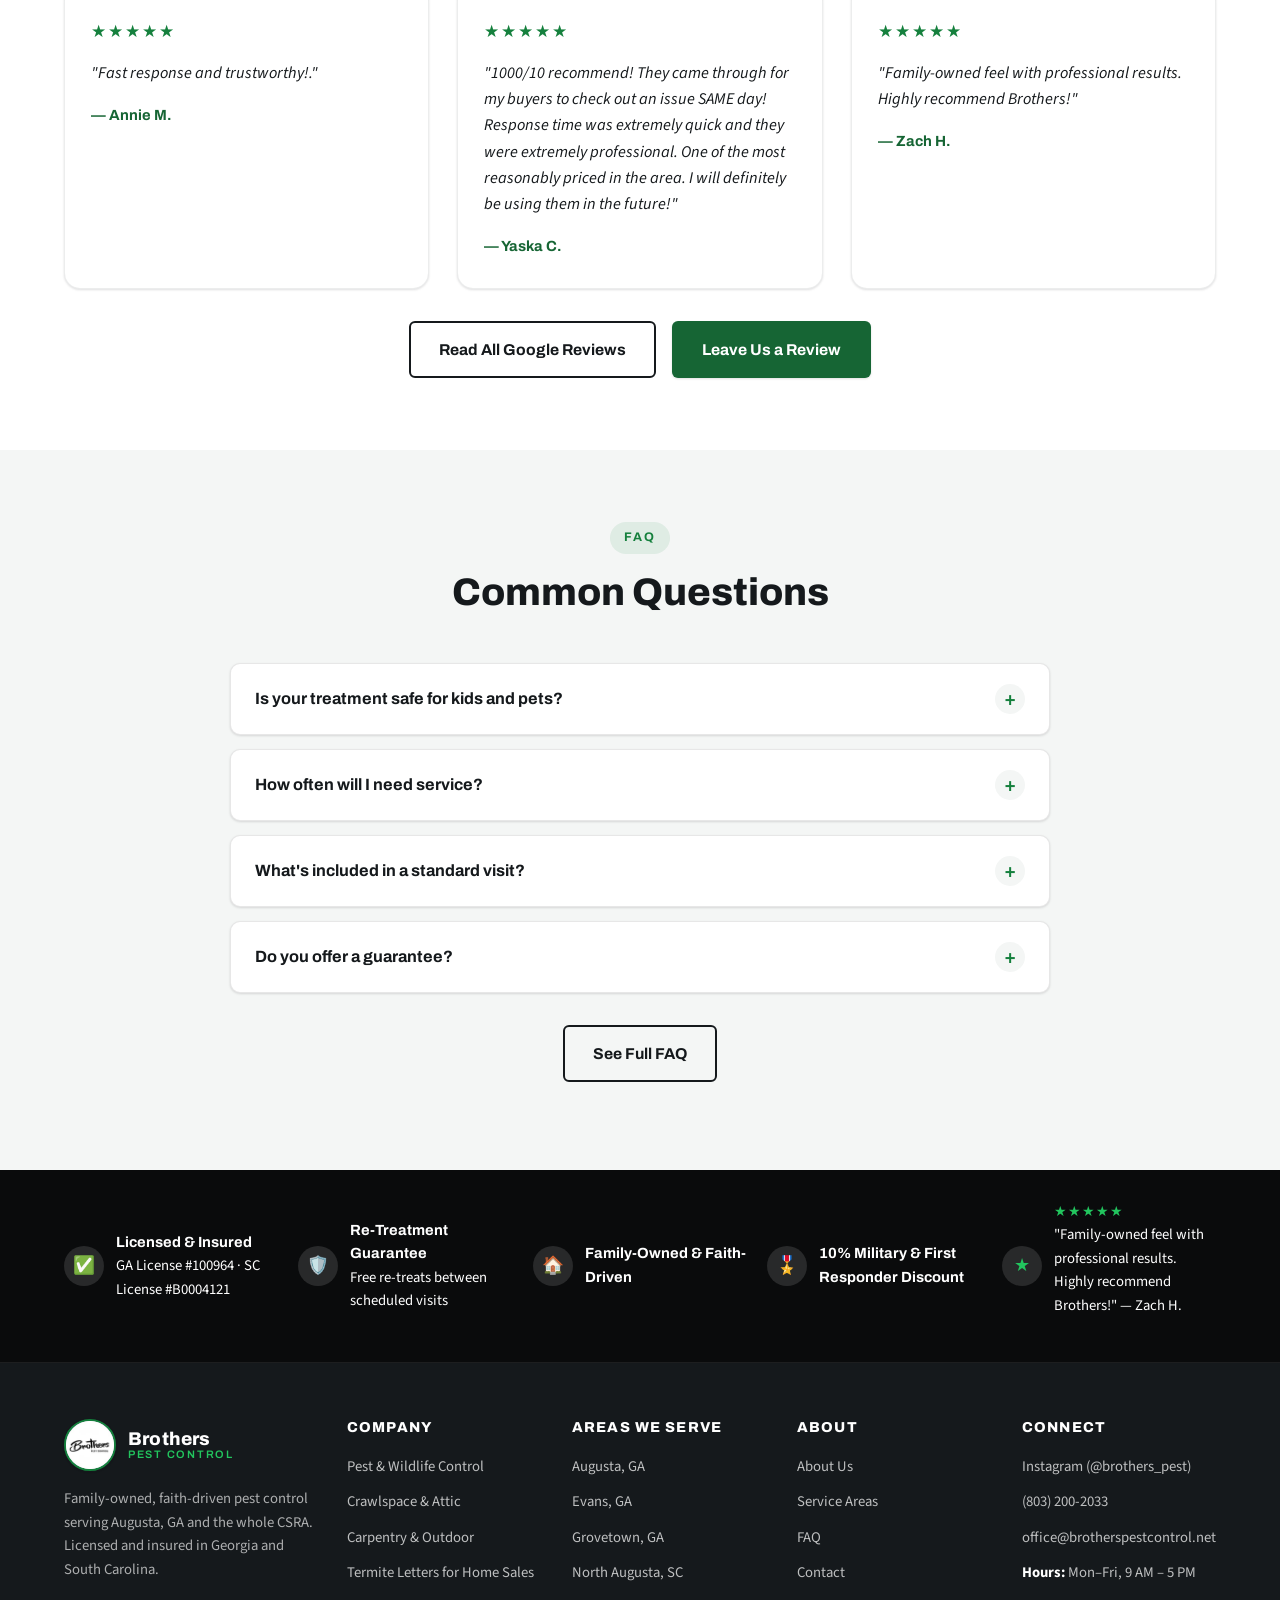
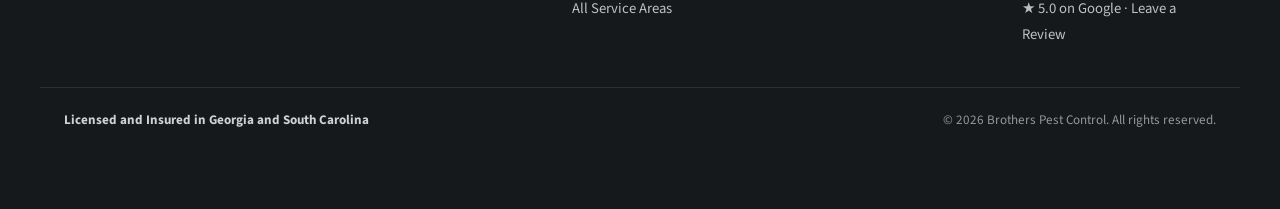
==== commit eae911f9: "SEO improvement changes" ====
--- a/docs/index.html
+++ b/docs/index.html
@@ -3,13 +3,33 @@
 <head>
 <meta charset="UTF-8">
 <meta name="viewport" content="width=device-width, initial-scale=1.0">
-<title>Brothers Pest Control | Family-Owned Pest Control Serving the CSRA</title>
-<meta name="description" content="Honest, reliable pest control, crawlspace &amp; attic services, and carpentry repair from a family-owned team licensed and insured in Georgia and South Carolina. Serving Augusta, Aiken, and the whole CSRA.">
+<title>Pest Control in Augusta, GA &amp; Aiken, SC | Brothers Pest Control</title>
+<meta name="description" content="Family-owned pest control in Augusta, GA, Aiken, SC and the CSRA. Rated 5.0 stars from 85 Google reviews. Termite letters in 24–48 hours, crawlspace encapsulation, and guaranteed recurring service.">
 <link rel="icon" type="image/jpeg" href="assets/logo-badge.jpg">
 <link rel="preconnect" href="https://fonts.googleapis.com">
 <link rel="preconnect" href="https://fonts.gstatic.com" crossorigin>
 <link href="https://fonts.googleapis.com/css2?family=Archivo:wght@500;600;700;800&family=Source+Sans+3:wght@400;600;700&display=swap" rel="stylesheet">
 <link rel="stylesheet" href="styles.css">
+<script type="application/ld+json">
+{
+  "@context": "https://schema.org",
+  "@type": "HomeAndConstructionBusiness",
+  "name": "Brothers Pest Control",
+  "url": "https://www.brotherspestcontrol.net/",
+  "logo": "https://www.brotherspestcontrol.net/assets/logo-badge.jpg",
+  "telephone": "+1-803-200-2033",
+  "email": "office@brotherspestcontrol.net",
+  "description": "Family-owned pest control, termite, crawlspace and carpentry repair services licensed in Georgia and South Carolina.",
+  "openingHoursSpecification": [{
+    "@type": "OpeningHoursSpecification",
+    "dayOfWeek": ["Monday","Tuesday","Wednesday","Thursday","Friday"],
+    "opens": "09:00",
+    "closes": "17:00"
+  }],
+  "areaServed": ["Augusta, GA","Evans, GA","Grovetown, GA","Martinez, GA","Appling, GA","Hephzibah, GA","Thomson, GA","North Augusta, SC","Aiken, SC","Graniteville, SC"],
+  "sameAs": ["https://www.instagram.com/brothers_pest"]
+}
+</script>
 </head>
 <body>
 
@@ -41,14 +61,18 @@
   <section class="hero">
     <div class="container hero-grid">
       <div class="hero-copy">
-        <h1>Protecting CSRA Homes &amp; Families — The Right Way</h1>
+        <a class="rating-badge" href="https://www.google.com/search?q=Brothers+Pest+Control+(803)+200-2033" target="_blank" rel="noopener"><span class="rating-stars" aria-hidden="true">★★★★★</span><strong>5.0</strong> from 85 Google reviews</a>
+        <h1>Family-Owned Pest Control in Augusta, Aiken &amp; the CSRA</h1>
         <p class="lead">Honest, reliable pest control from a family-owned team that's licensed and insured in Georgia and South Carolina. We treat every home like our own.</p>
         <div class="btn-row">
           <a href="https://portal.gorilladesk.com/brospestcontrol/booking?fbclid=IwY2xjawTnX89wZG9mBWV4dG4DYWVtAjEwAGJyaWQRMUFJbFFKTzVnUlVubElSN3FzcnRjBmFwcF9pZBAyMjIwMzkxNzg4MjAwODkyAAEewezlgg4vY1GfRL_hwmaiOZm5tj9zatPW8vrMeHS6EONmKB9_aHTJDhF3_zY_aem_PuyCdJYUeGN5oBeG-N2Fog" class="btn btn-primary btn-lg" target="_blank" rel="noopener">Request Appointment</a>
           <a href="services.html" class="btn btn-secondary btn-lg">View Our Services</a>
         </div>
         <p class="disclaimer-note">All appointment requests are reviewed by our staff, who will reach out to finalize your appointment.</p>
-        <div class="discount-callout">🎖️ 10% Military &amp; First Responder Discount</div>
+        <div class="callout-row">
+          <div class="discount-callout">🎖️ 10% Military &amp; First Responder Discount</div>
+          <div class="discount-callout">🎉 $25 Off Your First Service — New Customers</div>
+        </div>
       </div>
       <div class="hero-media">
         <div class="hero-media-badge"><img src="assets/logo-badge.jpg" alt="Brothers Pest Control emblem"></div>
@@ -57,6 +81,8 @@
           <li>Licensed &amp; insured in GA and SC</li>
           <li>Serving 10 CSRA communities</li>
           <li>Honest, effective results</li>
+          <li>Guaranteed recurring service</li>
+          <li>Open Mon–Fri, 9 AM – 5 PM</li>
         </ul>
       </div>
     </div>
@@ -125,6 +151,25 @@
           <p>Honest, reliable, and effective pest control that works — real results for your peace of mind.</p>
         </div>
       </div>
+      <div class="guarantee-panel" id="guarantee">
+        <div class="guarantee-head">
+          <span class="guarantee-icon" aria-hidden="true">🛡️</span>
+          <div>
+            <span class="eyebrow">Our Guarantee</span>
+            <h3>If pests come back, so do we.</h3>
+          </div>
+        </div>
+        <div class="guarantee-terms">
+          <div>
+            <h4>Recurring service</h4>
+            <p>Our recurring pest control is guaranteed. If pests show up between scheduled visits, call us and we'll come back and re-treat at no extra charge.</p>
+          </div>
+          <div>
+            <h4>One-time treatments</h4>
+            <p>Backed by a 30-day guarantee. If the problem comes back within 30 days of your treatment, we'll return and re-treat for free.</p>
+          </div>
+        </div>
+      </div>
     </div>
   </section>
 
@@ -156,6 +201,14 @@
           <span class="card-link">See Carpentry &amp; Outdoor Services</span>
         </a>
       </div>
+      <a class="feature-band" href="termite-letters.html">
+        <span class="feature-band-icon" aria-hidden="true">🏡</span>
+        <div class="feature-band-copy">
+          <strong>Buying or selling a home? Termite letters in 24–48 hours.</strong>
+          <span>Georgia Official Wood Infestation Reports and SC CL-100s for $75 — payable at closing. We work directly with realtors and closing attorneys.</span>
+        </div>
+        <span class="card-link">Termite Letters</span>
+      </a>
       <p class="text-center" style="margin-top:36px;"><a href="services.html" class="btn btn-secondary">View Full Service Details</a></p>
     </div>
   </section>
@@ -215,11 +268,11 @@
         <span class="area-chip">Martinez, GA</span>
         <span class="area-chip">Thomson, GA</span>
         <span class="area-chip">Graniteville, SC</span>
-        <span class="area-chip">Evans, GA</span>
-        <span class="area-chip">Grovetown, GA</span>
-        <span class="area-chip">North Augusta, SC</span>
+        <a class="area-chip area-chip--link" href="pest-control-evans-ga.html">Evans, GA</a>
+        <a class="area-chip area-chip--link" href="pest-control-grovetown-ga.html">Grovetown, GA</a>
+        <a class="area-chip area-chip--link" href="pest-control-north-augusta-sc.html">North Augusta, SC</a>
         <span class="area-chip">Hephzibah, GA</span>
-        <span class="area-chip">Augusta, GA</span>
+        <a class="area-chip area-chip--link" href="pest-control-augusta-ga.html">Augusta, GA</a>
       </div>
       <p class="text-center" style="margin-top:28px; color:rgba(255,255,255,0.75);"><em>And surrounding areas. Call to check if we service your location.</em></p>
       <p class="text-center"><a href="service-area.html" class="btn btn-secondary">See Full Service Area</a></p>
@@ -232,6 +285,7 @@
       <div class="section-head">
         <span class="eyebrow">Testimonials</span>
         <h2>What Customers Say</h2>
+        <p class="review-summary"><span class="rating-stars" aria-hidden="true">★★★★★</span> <strong>5.0 out of 5</strong> from 85 Google reviews</p>
       </div>
       <div class="testimonial-grid">
         <div class="testimonial-card">
@@ -250,6 +304,10 @@
           <div class="author">— Zach H.</div>
         </div>
       </div>
+      <div class="btn-row review-actions">
+        <a href="https://www.google.com/search?q=Brothers+Pest+Control+(803)+200-2033" class="btn btn-secondary" target="_blank" rel="noopener">Read All Google Reviews</a>
+        <a href="https://www.google.com/search?q=Brothers+Pest+Control+(803)+200-2033" class="btn btn-primary" target="_blank" rel="noopener">Leave Us a Review</a>
+      </div>
     </div>
   </section>
 
@@ -273,6 +331,10 @@
           <button class="faq-question" aria-expanded="false">What's included in a standard visit?<span class="plus">+</span></button>
           <div class="faq-answer"><p>A standard visit generally includes an inspection of the affected areas, targeted treatment for the pest in question, and guidance on prevention.</p></div>
         </div>
+        <div class="faq-item" data-open="false">
+          <button class="faq-question" aria-expanded="false">Do you offer a guarantee?<span class="plus">+</span></button>
+          <div class="faq-answer"><p>Yes. Recurring service is guaranteed — if pests come back between scheduled visits, we'll re-treat at no extra charge. One-time treatments carry a 30-day guarantee.</p></div>
+        </div>
       </div>
       <p class="text-center" style="margin-top:32px;"><a href="faq.html" class="btn btn-secondary">See Full FAQ</a></p>
     </div>
@@ -283,7 +345,8 @@
 <footer class="site-footer">
   <div class="trust-bar">
     <div class="container trust-bar-inner">
-      <div class="trust-item"><span class="icon">✅</span><div><strong>Licensed &amp; Insured</strong>Georgia &amp; South Carolina</div></div>
+      <div class="trust-item"><span class="icon">✅</span><div><strong>Licensed &amp; Insured</strong>GA License #100964 · SC License #B0004121</div></div>
+      <div class="trust-item"><span class="icon">🛡️</span><div><strong>Re-Treatment Guarantee</strong>Free re-treats between scheduled visits</div></div>
       <div class="trust-item"><span class="icon">🏠</span><div><strong>Family-Owned &amp; Faith-Driven</strong></div></div>
       <div class="trust-item"><span class="icon">🎖️</span><div><strong>10% Military &amp; First Responder Discount</strong></div></div>
       <div class="trust-item quote-item"><span class="icon">★</span><div><span class="stars-mini">★★★★★</span><p>"Family-owned feel with professional results. Highly recommend Brothers!" — Zach H.</p></div></div>
@@ -303,6 +366,17 @@
         <li><a href="services.html#pest-wildlife">Pest &amp; Wildlife Control</a></li>
         <li><a href="services.html#crawlspace-attic">Crawlspace &amp; Attic</a></li>
         <li><a href="services.html#carpentry-outdoor">Carpentry &amp; Outdoor</a></li>
+        <li><a href="termite-letters.html">Termite Letters for Home Sales</a></li>
+      </ul>
+    </div>
+    <div class="footer-col">
+      <h4>Areas We Serve</h4>
+      <ul>
+        <li><a href="pest-control-augusta-ga.html">Augusta, GA</a></li>
+        <li><a href="pest-control-evans-ga.html">Evans, GA</a></li>
+        <li><a href="pest-control-grovetown-ga.html">Grovetown, GA</a></li>
+        <li><a href="pest-control-north-augusta-sc.html">North Augusta, SC</a></li>
+        <li><a href="service-area.html">All Service Areas</a></li>
       </ul>
     </div>
     <div class="footer-col">
@@ -320,6 +394,8 @@
         <li><a href="https://www.instagram.com/brothers_pest" target="_blank" rel="noopener">Instagram (@brothers_pest)</a></li>
         <li><a href="tel:8032002033">(803) 200-2033</a></li>
         <li><a href="mailto:office@brotherspestcontrol.net">office@brotherspestcontrol.net</a></li>
+        <li><span class="footer-hours"><strong>Hours:</strong> Mon–Fri, 9 AM – 5 PM</span></li>
+        <li><a href="https://www.google.com/search?q=Brothers+Pest+Control+(803)+200-2033" target="_blank" rel="noopener">★ 5.0 on Google · Leave a Review</a></li>
       </ul>
     </div>
   </div>
--- a/docs/styles.css
+++ b/docs/styles.css
@@ -1150,3 +1150,137 @@
   .btn-header-cta .short-label { display: inline; }
   .nav-toggle { padding: 7px 9px; }
 }
+
+/* =========================================================
+   SEO round 1 additions (Nov 2026) — rating badge, guarantee,
+   termite-letter band, town/termite pages, 5-col footer
+   ========================================================= */
+.rating-badge {
+  display: inline-flex;
+  align-items: center;
+  gap: 8px;
+  background: rgba(255,255,255,0.08);
+  border: 1px solid rgba(255,255,255,0.2);
+  color: var(--pure-white);
+  font-size: 0.92rem;
+  padding: 8px 14px;
+  border-radius: 999px;
+  margin-bottom: 20px;
+  transition: background var(--transition-fast);
+}
+.rating-badge:hover { background: rgba(255,255,255,0.16); }
+.rating-badge strong { font-family: var(--font-heading); }
+.rating-stars { color: var(--notice-gold); letter-spacing: 1px; }
+
+.callout-row { display: flex; flex-wrap: wrap; gap: 12px; margin-top: 28px; }
+.callout-row .discount-callout { margin-top: 0; }
+
+.guarantee-panel {
+  margin-top: 40px;
+  background: var(--pure-white);
+  border: 1px solid rgba(21,25,28,0.08);
+  border-top: 4px solid var(--accent-green);
+  border-radius: var(--radius-lg);
+  padding: 32px;
+  box-shadow: var(--shadow-sm);
+}
+.guarantee-head { display: flex; align-items: center; gap: 18px; margin-bottom: 20px; }
+.guarantee-head .eyebrow { margin-bottom: 8px; }
+.guarantee-head h3 { margin: 0; font-size: 1.5rem; }
+.guarantee-icon {
+  width: 64px; height: 64px; border-radius: 50%;
+  background: var(--accent-green-deep); color: var(--pure-white);
+  display: flex; align-items: center; justify-content: center;
+  font-size: 1.8rem; flex-shrink: 0;
+}
+.guarantee-terms { display: grid; grid-template-columns: 1fr 1fr; gap: 24px; }
+.guarantee-terms h4 { font-size: 1.05rem; margin-bottom: 6px; color: var(--accent-green-deep); }
+.guarantee-terms p { color: var(--slate-gray); margin: 0; }
+
+.feature-band {
+  display: flex;
+  align-items: center;
+  gap: 20px;
+  margin-top: 32px;
+  background: var(--fog-gray);
+  border: 1px solid rgba(21, 128, 61, 0.3);
+  border-radius: var(--radius-lg);
+  padding: 24px 28px;
+  transition: border-color var(--transition-fast), box-shadow var(--transition-fast);
+}
+.feature-band:hover { border-color: var(--accent-green); box-shadow: var(--shadow-md); }
+.feature-band-icon { font-size: 2rem; flex-shrink: 0; }
+.feature-band-copy { flex: 1; }
+.feature-band-copy strong { display: block; font-family: var(--font-heading); font-size: 1.1rem; margin-bottom: 4px; }
+.feature-band-copy span { color: var(--slate-gray); }
+.feature-band .card-link { margin-top: 0; white-space: nowrap; }
+
+a.area-chip--link { text-decoration: none; border-color: var(--accent-green-on-dark); transition: background var(--transition-fast); }
+a.area-chip--link:hover { background: var(--accent-green-deep); color: var(--pure-white); }
+.area-compact-list.on-light a.area-chip--link { border-color: var(--accent-green); color: var(--accent-green-deep); }
+.area-compact-list.on-light a.area-chip--link:hover { background: var(--accent-green-deep); color: var(--pure-white); }
+a.area-city-card--link { border-color: rgba(21, 128, 61, 0.4); }
+a.area-city-card--link span:not(.pin) { color: var(--accent-green); }
+
+.review-summary { margin-top: 4px; }
+.review-summary strong { color: var(--charcoal-ink); }
+.review-actions { justify-content: center; margin-top: 32px; }
+
+.subsection-title {
+  font-size: 1.35rem;
+  text-align: center;
+  margin: 56px 0 28px;
+}
+.inline-link { color: var(--accent-green); font-weight: 700; text-decoration: underline; }
+
+/* Termite letter + town pages */
+.fact-tiles { display: grid; grid-template-columns: repeat(4, 1fr); gap: 20px; }
+.fact-tile {
+  background: var(--pure-white);
+  border: 1px solid rgba(21,25,28,0.08);
+  border-radius: var(--radius-lg);
+  padding: 24px 22px;
+  box-shadow: var(--shadow-sm);
+  text-align: center;
+}
+.fact-tile strong { display: block; font-family: var(--font-heading); font-size: 1.6rem; color: var(--accent-green-deep); line-height: 1.1; margin-bottom: 6px; }
+.fact-tile span { color: var(--slate-gray); font-size: 0.95rem; }
+.two-col { display: grid; grid-template-columns: 1.4fr 1fr; gap: 40px; align-items: start; }
+.prose h2 { font-size: clamp(1.5rem, 2.6vw, 2rem); }
+.prose h3 { font-size: 1.2rem; margin-top: 1.6em; }
+.prose p { font-size: 1.06rem; }
+.info-card {
+  background: var(--fog-gray);
+  border-radius: var(--radius-lg);
+  padding: 28px;
+  border-left: 4px solid var(--accent-green);
+}
+.info-card h3 { font-size: 1.1rem; }
+.check-list { display: grid; gap: 10px; margin-bottom: 0; }
+.check-list li { display: flex; gap: 10px; align-items: flex-start; }
+.check-list li::before {
+  content: "✓"; flex-shrink: 0;
+  width: 22px; height: 22px; border-radius: 50%;
+  background: var(--accent-green-deep); color: var(--pure-white);
+  display: inline-flex; align-items: center; justify-content: center;
+  font-size: 0.78rem; margin-top: 2px;
+}
+.prose .check-list { margin: 0 0 1em; }
+
+/* Footer: 5 trust items + 5 columns */
+.trust-bar-inner { grid-template-columns: repeat(5, 1fr); }
+.footer-columns { grid-template-columns: 1.3fr 1fr 1fr 1fr 1fr; }
+.footer-hours { color: rgba(255,255,255,0.72); font-size: 0.92rem; }
+.footer-hours strong { color: var(--pure-white); }
+
+@media (max-width: 980px) {
+  .trust-bar-inner { grid-template-columns: repeat(2, 1fr); }
+  .footer-columns { grid-template-columns: 1fr 1fr; }
+  .fact-tiles { grid-template-columns: repeat(2, 1fr); }
+  .two-col { grid-template-columns: 1fr; }
+}
+@media (max-width: 640px) {
+  .trust-bar-inner, .footer-columns, .fact-tiles, .guarantee-terms { grid-template-columns: 1fr; }
+  .guarantee-panel { padding: 24px 20px; }
+  .feature-band { flex-direction: column; align-items: flex-start; }
+}
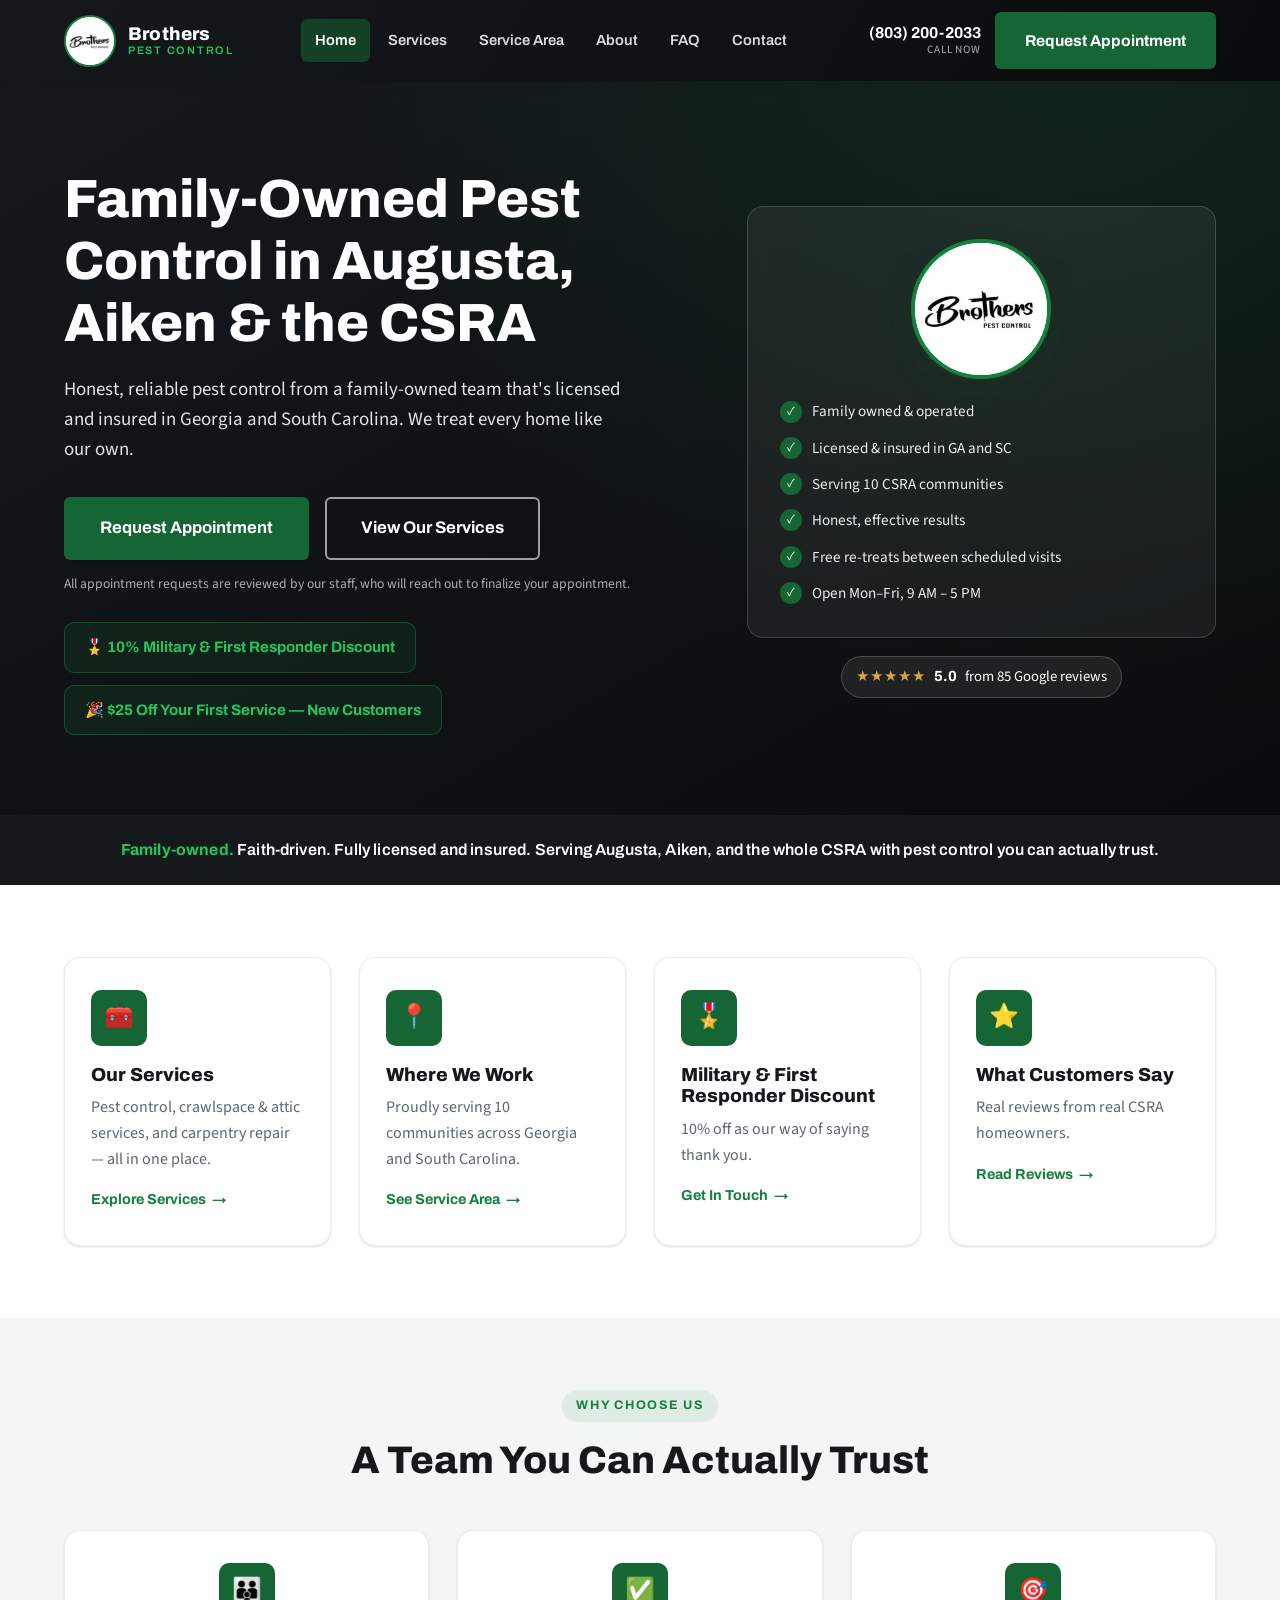
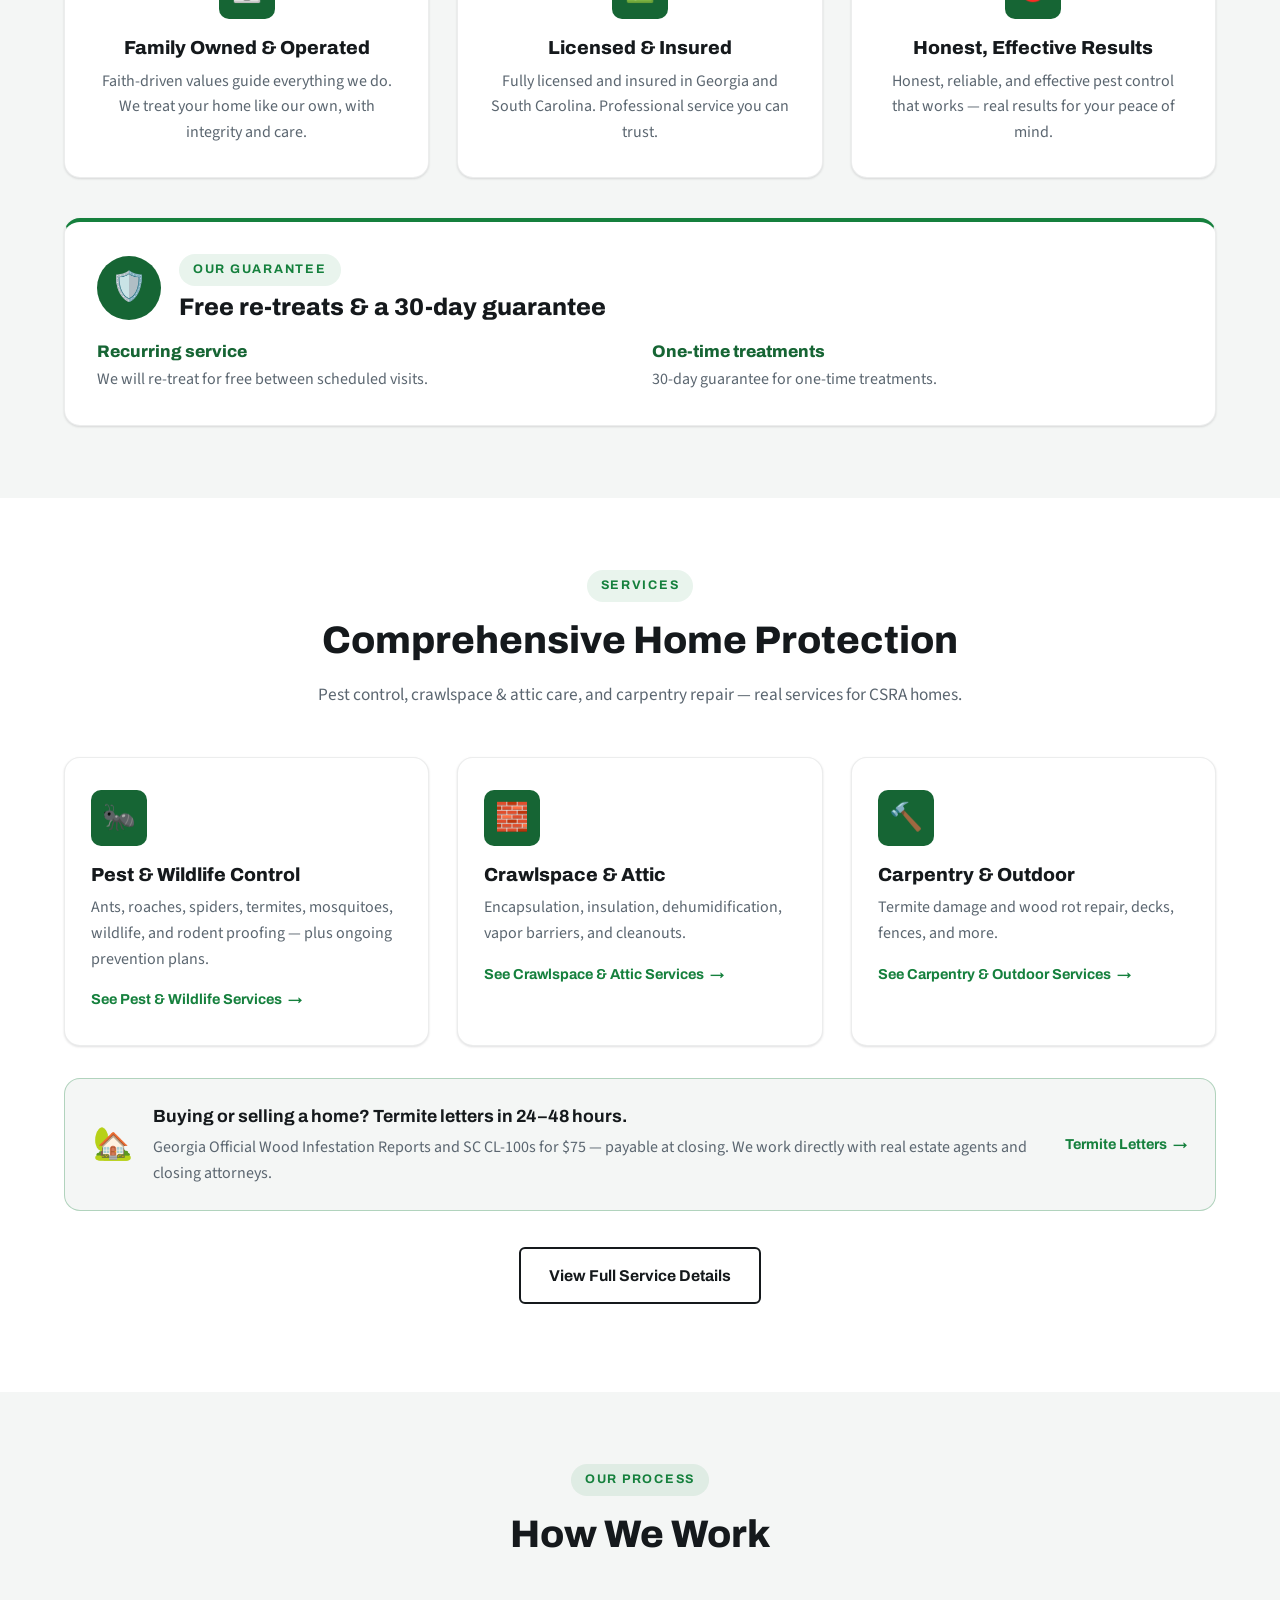
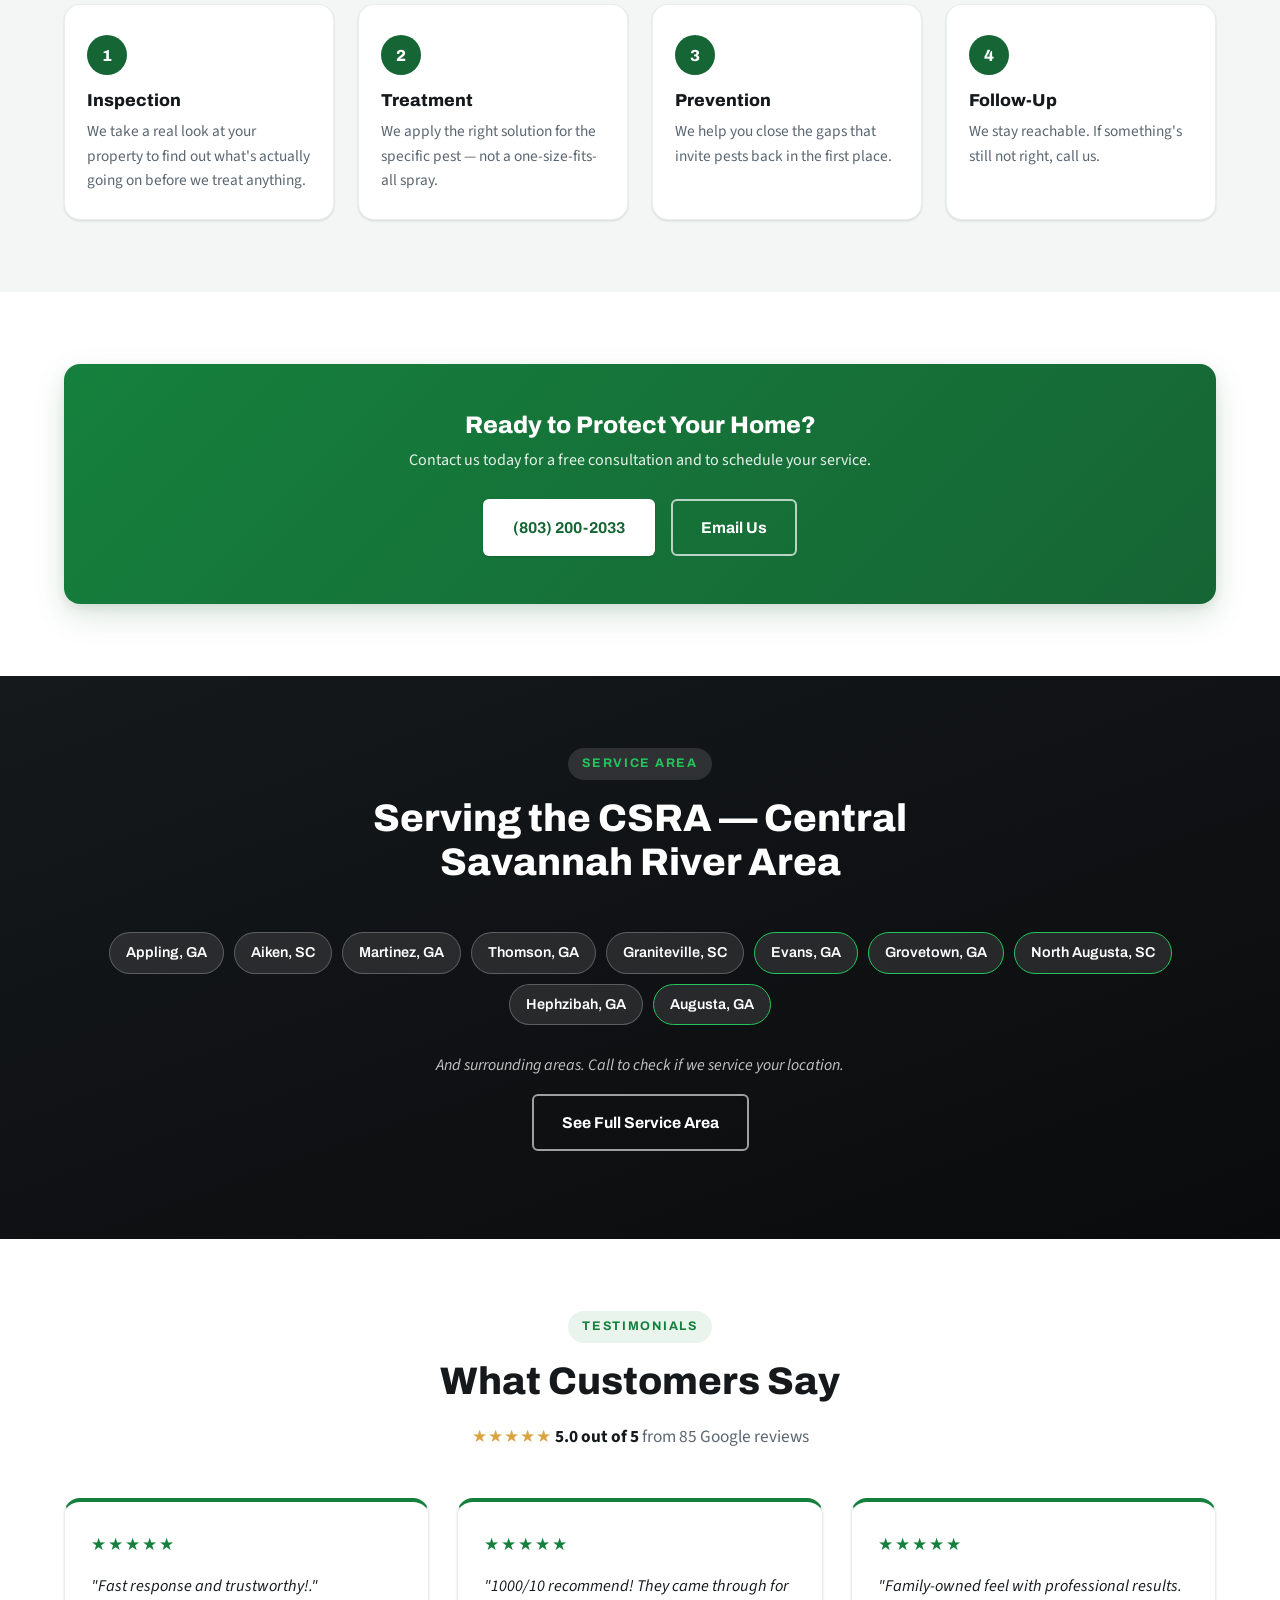
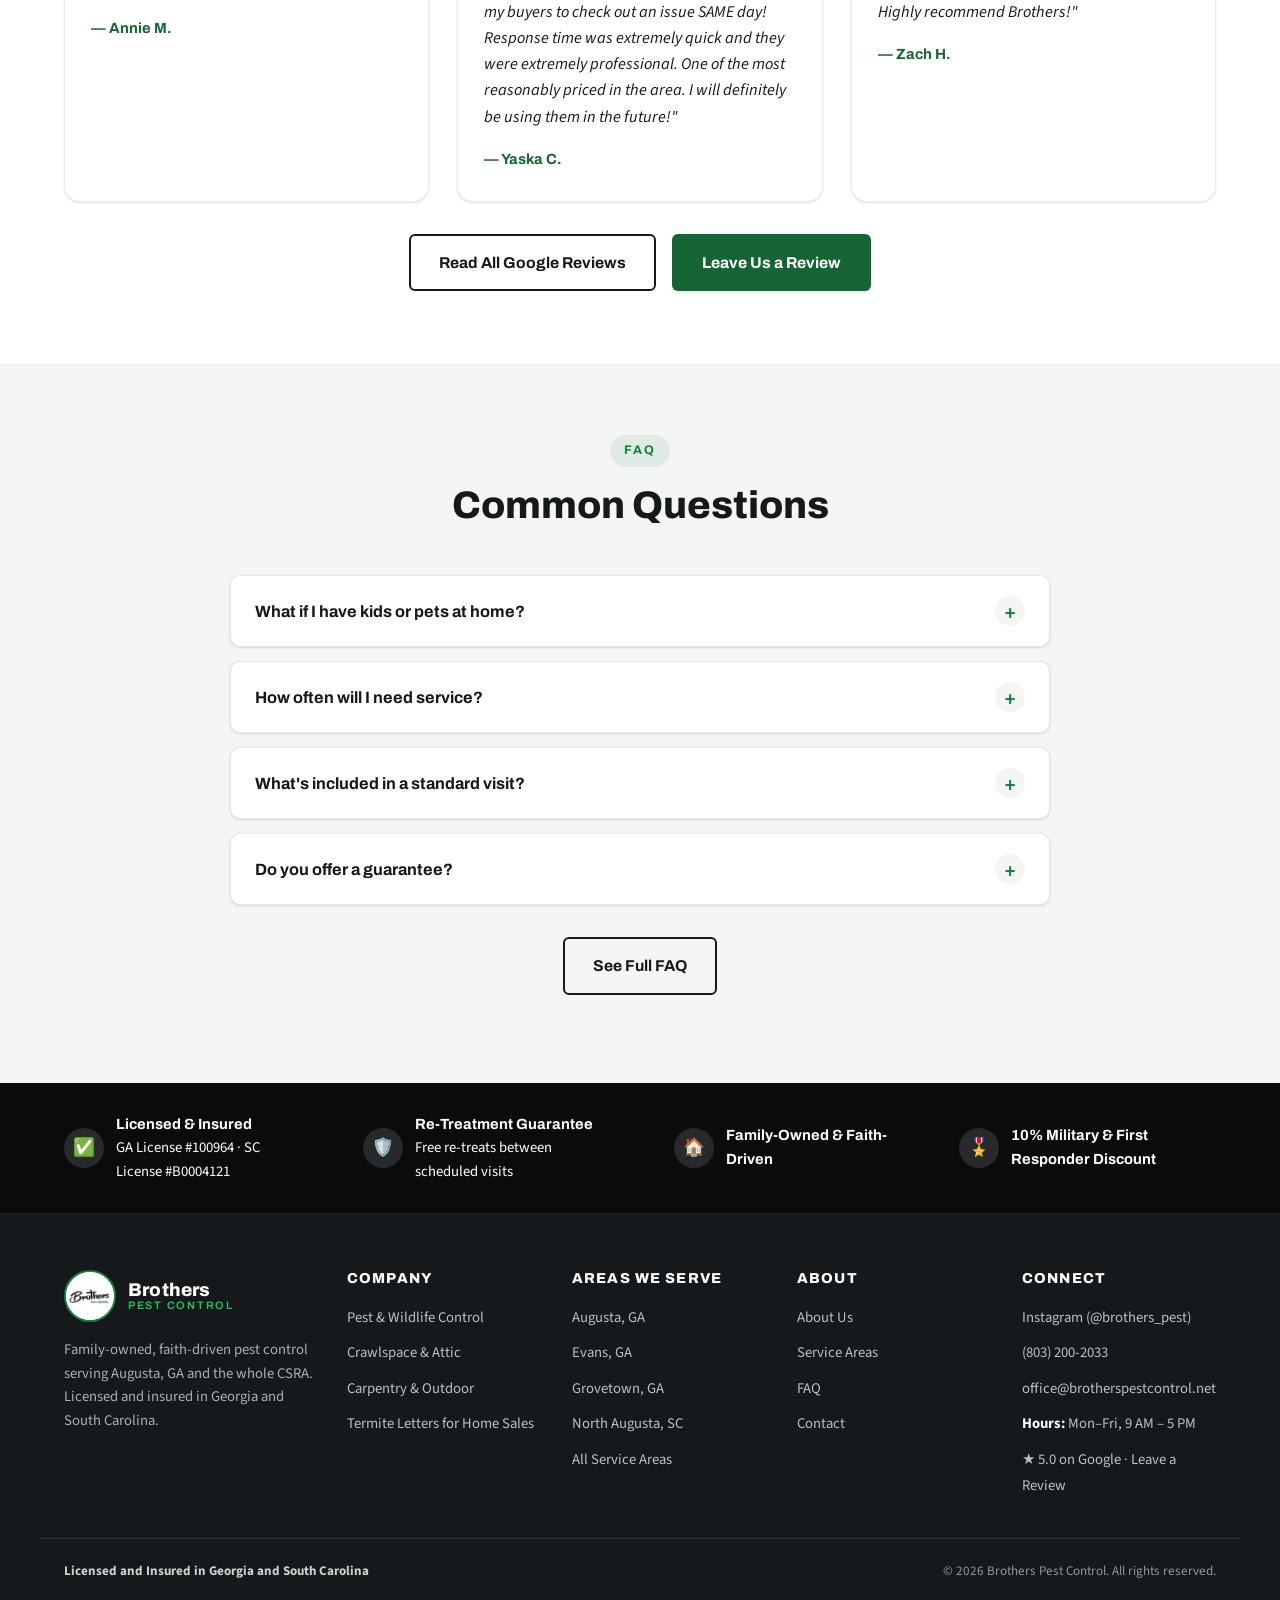
==== commit 84c3bc30: "New SEO updates" ====
--- a/docs/index.html
+++ b/docs/index.html
@@ -4,7 +4,7 @@
 <meta charset="UTF-8">
 <meta name="viewport" content="width=device-width, initial-scale=1.0">
 <title>Pest Control in Augusta, GA &amp; Aiken, SC | Brothers Pest Control</title>
-<meta name="description" content="Family-owned pest control in Augusta, GA, Aiken, SC and the CSRA. Rated 5.0 stars from 85 Google reviews. Termite letters in 24–48 hours, crawlspace encapsulation, and guaranteed recurring service.">
+<meta name="description" content="Family-owned pest control in Augusta, GA, Aiken, SC and the CSRA. Rated 5.0 stars from 85 Google reviews. Termite letters in 24–48 hours, crawlspace encapsulation, and free re-treats between scheduled visits.">
 <link rel="icon" type="image/jpeg" href="assets/logo-badge.jpg">
 <link rel="preconnect" href="https://fonts.googleapis.com">
 <link rel="preconnect" href="https://fonts.gstatic.com" crossorigin>
@@ -61,7 +61,6 @@
   <section class="hero">
     <div class="container hero-grid">
       <div class="hero-copy">
-        <a class="rating-badge" href="https://www.google.com/search?q=Brothers+Pest+Control+(803)+200-2033" target="_blank" rel="noopener"><span class="rating-stars" aria-hidden="true">★★★★★</span><strong>5.0</strong> from 85 Google reviews</a>
         <h1>Family-Owned Pest Control in Augusta, Aiken &amp; the CSRA</h1>
         <p class="lead">Honest, reliable pest control from a family-owned team that's licensed and insured in Georgia and South Carolina. We treat every home like our own.</p>
         <div class="btn-row">
@@ -74,6 +73,7 @@
           <div class="discount-callout">🎉 $25 Off Your First Service — New Customers</div>
         </div>
       </div>
+      <div class="hero-side">
       <div class="hero-media">
         <div class="hero-media-badge"><img src="assets/logo-badge.jpg" alt="Brothers Pest Control emblem"></div>
         <ul class="hero-media-list">
@@ -81,9 +81,11 @@
           <li>Licensed &amp; insured in GA and SC</li>
           <li>Serving 10 CSRA communities</li>
           <li>Honest, effective results</li>
-          <li>Guaranteed recurring service</li>
+          <li>Free re-treats between scheduled visits</li>
           <li>Open Mon–Fri, 9 AM – 5 PM</li>
         </ul>
+      </div>
+        <a class="rating-badge" href="https://www.google.com/search?q=Brothers+Pest+Control+(803)+200-2033" target="_blank" rel="noopener"><span class="rating-stars" aria-hidden="true">★★★★★</span><strong>5.0</strong> from 85 Google reviews</a>
       </div>
     </div>
   </section>
@@ -156,17 +158,17 @@
           <span class="guarantee-icon" aria-hidden="true">🛡️</span>
           <div>
             <span class="eyebrow">Our Guarantee</span>
-            <h3>If pests come back, so do we.</h3>
+            <h3>Free re-treats &amp; a 30-day guarantee</h3>
           </div>
         </div>
         <div class="guarantee-terms">
           <div>
             <h4>Recurring service</h4>
-            <p>Our recurring pest control is guaranteed. If pests show up between scheduled visits, call us and we'll come back and re-treat at no extra charge.</p>
+            <p>We will re-treat for free between scheduled visits.</p>
           </div>
           <div>
             <h4>One-time treatments</h4>
-            <p>Backed by a 30-day guarantee. If the problem comes back within 30 days of your treatment, we'll return and re-treat for free.</p>
+            <p>30-day guarantee for one-time treatments.</p>
           </div>
         </div>
       </div>
@@ -205,7 +207,7 @@
         <span class="feature-band-icon" aria-hidden="true">🏡</span>
         <div class="feature-band-copy">
           <strong>Buying or selling a home? Termite letters in 24–48 hours.</strong>
-          <span>Georgia Official Wood Infestation Reports and SC CL-100s for $75 — payable at closing. We work directly with realtors and closing attorneys.</span>
+          <span>Georgia Official Wood Infestation Reports and SC CL-100s for $75 — payable at closing. We work directly with real estate agents and closing attorneys.</span>
         </div>
         <span class="card-link">Termite Letters</span>
       </a>
@@ -320,7 +322,7 @@
       </div>
       <div class="faq-list">
         <div class="faq-item" data-open="false">
-          <button class="faq-question" aria-expanded="false">Is your treatment safe for kids and pets?<span class="plus">+</span></button>
+          <button class="faq-question" aria-expanded="false">What if I have kids or pets at home?<span class="plus">+</span></button>
           <div class="faq-answer"><p>We use products and methods applied the way they're labeled and intended, and we're happy to walk you through what's being used at your home before we treat.</p></div>
         </div>
         <div class="faq-item" data-open="false">
@@ -333,7 +335,7 @@
         </div>
         <div class="faq-item" data-open="false">
           <button class="faq-question" aria-expanded="false">Do you offer a guarantee?<span class="plus">+</span></button>
-          <div class="faq-answer"><p>Yes. Recurring service is guaranteed — if pests come back between scheduled visits, we'll re-treat at no extra charge. One-time treatments carry a 30-day guarantee.</p></div>
+          <div class="faq-answer"><p>Yes. We will re-treat for free between scheduled visits. 30-day guarantee for one-time treatments.</p></div>
         </div>
       </div>
       <p class="text-center" style="margin-top:32px;"><a href="faq.html" class="btn btn-secondary">See Full FAQ</a></p>
@@ -349,7 +351,6 @@
       <div class="trust-item"><span class="icon">🛡️</span><div><strong>Re-Treatment Guarantee</strong>Free re-treats between scheduled visits</div></div>
       <div class="trust-item"><span class="icon">🏠</span><div><strong>Family-Owned &amp; Faith-Driven</strong></div></div>
       <div class="trust-item"><span class="icon">🎖️</span><div><strong>10% Military &amp; First Responder Discount</strong></div></div>
-      <div class="trust-item quote-item"><span class="icon">★</span><div><span class="stars-mini">★★★★★</span><p>"Family-owned feel with professional results. Highly recommend Brothers!" — Zach H.</p></div></div>
     </div>
   </div>
   <div class="container footer-columns">
--- a/docs/styles.css
+++ b/docs/styles.css
@@ -1284,3 +1284,87 @@
   .guarantee-panel { padding: 24px 20px; }
   .feature-band { flex-direction: column; align-items: flex-start; }
 }
+
+/* Hero: Google rating badge sits under the logo box (right column) */
+.hero-side { display: flex; flex-direction: column; align-items: center; gap: 18px; }
+.hero-side .hero-media { width: 100%; }
+.hero-side .rating-badge { margin-bottom: 0; }
+@media (max-width: 980px) {
+  .hero-side { order: -1; }
+}
+
+/* Services: termite sub-section gets its own spaced header with a divider */
+.subsection-head {
+  margin-top: 72px;
+  padding-top: 64px;
+  border-top: 1px solid rgba(21,25,28,0.1);
+}
+@media (max-width: 640px) {
+  .subsection-head { margin-top: 48px; padding-top: 44px; }
+}
+
+/* Termite letters page: header CTAs, overlapping fact strip, report cards, split row */
+.page-header--with-cta { padding-bottom: 120px; }
+.header-cta-row { justify-content: center; margin-top: 28px; }
+.fact-strip { position: relative; margin-top: -64px; padding-bottom: 8px; }
+.fact-strip .fact-tile { box-shadow: var(--shadow-md); }
+.report-card {
+  display: flex;
+  flex-direction: column;
+  border-top: 4px solid var(--accent-green);
+}
+.report-state {
+  font-family: var(--font-heading);
+  font-weight: 700;
+  font-size: 0.78rem;
+  letter-spacing: 0.14em;
+  text-transform: uppercase;
+  color: var(--accent-green);
+  margin-bottom: 10px;
+}
+.report-card p { margin-bottom: 20px; }
+.report-license {
+  margin-top: auto;
+  padding-top: 16px;
+  border-top: 1px solid rgba(21,25,28,0.08);
+  font-family: var(--font-heading);
+  font-weight: 700;
+  font-size: 0.88rem;
+  color: var(--charcoal-ink);
+}
+.split-2 { display: grid; grid-template-columns: 1fr 1fr; gap: 32px; align-items: stretch; }
+.split-2 .testimonial-card { display: flex; flex-direction: column; justify-content: center; }
+.testimonial-more { margin: 18px 0 0; }
+.info-panel .eyebrow { margin-bottom: 12px; align-self: flex-start; }
+.info-panel h3 { font-size: 1.35rem; margin-bottom: 16px; }
+.info-panel .check-list { margin-bottom: 24px; }
+.info-panel:hover { transform: none; }
+@media (max-width: 980px) {
+  .split-2 { grid-template-columns: 1fr; }
+}
+@media (max-width: 640px) {
+  .page-header--with-cta { padding-bottom: 96px; }
+  .fact-strip { margin-top: -56px; }
+}
+.page-header .btn-secondary { color: var(--pure-white); border-color: rgba(255,255,255,0.6); }
+.page-header .btn-secondary:hover { background: var(--pure-white); color: var(--charcoal-ink); }
+@media (max-width: 640px) {
+  .fact-strip .fact-tiles { grid-template-columns: 1fr 1fr; gap: 12px; }
+  .fact-strip .fact-tile { padding: 18px 12px; }
+  .fact-strip .fact-tile strong { font-size: 1.3rem; }
+  .fact-strip .fact-tile span { font-size: 0.85rem; }
+}
+
+/* Service area: only linked town cards react on hover */
+.area-city-card:not(a):hover { border-color: rgba(21,25,28,0.08); transform: none; }
+a.area-city-card--link { cursor: pointer; }
+a.area-city-card--link:hover { box-shadow: var(--shadow-md); }
+
+/* Footer trust bar: four items (review quote removed), centered as a group */
+.trust-bar-inner { grid-template-columns: repeat(4, auto); justify-content: center; column-gap: 56px; }
+@media (max-width: 980px) {
+  .trust-bar-inner { grid-template-columns: repeat(2, auto); column-gap: 40px; }
+}
+@media (max-width: 640px) {
+  .trust-bar-inner { grid-template-columns: auto; }
+}
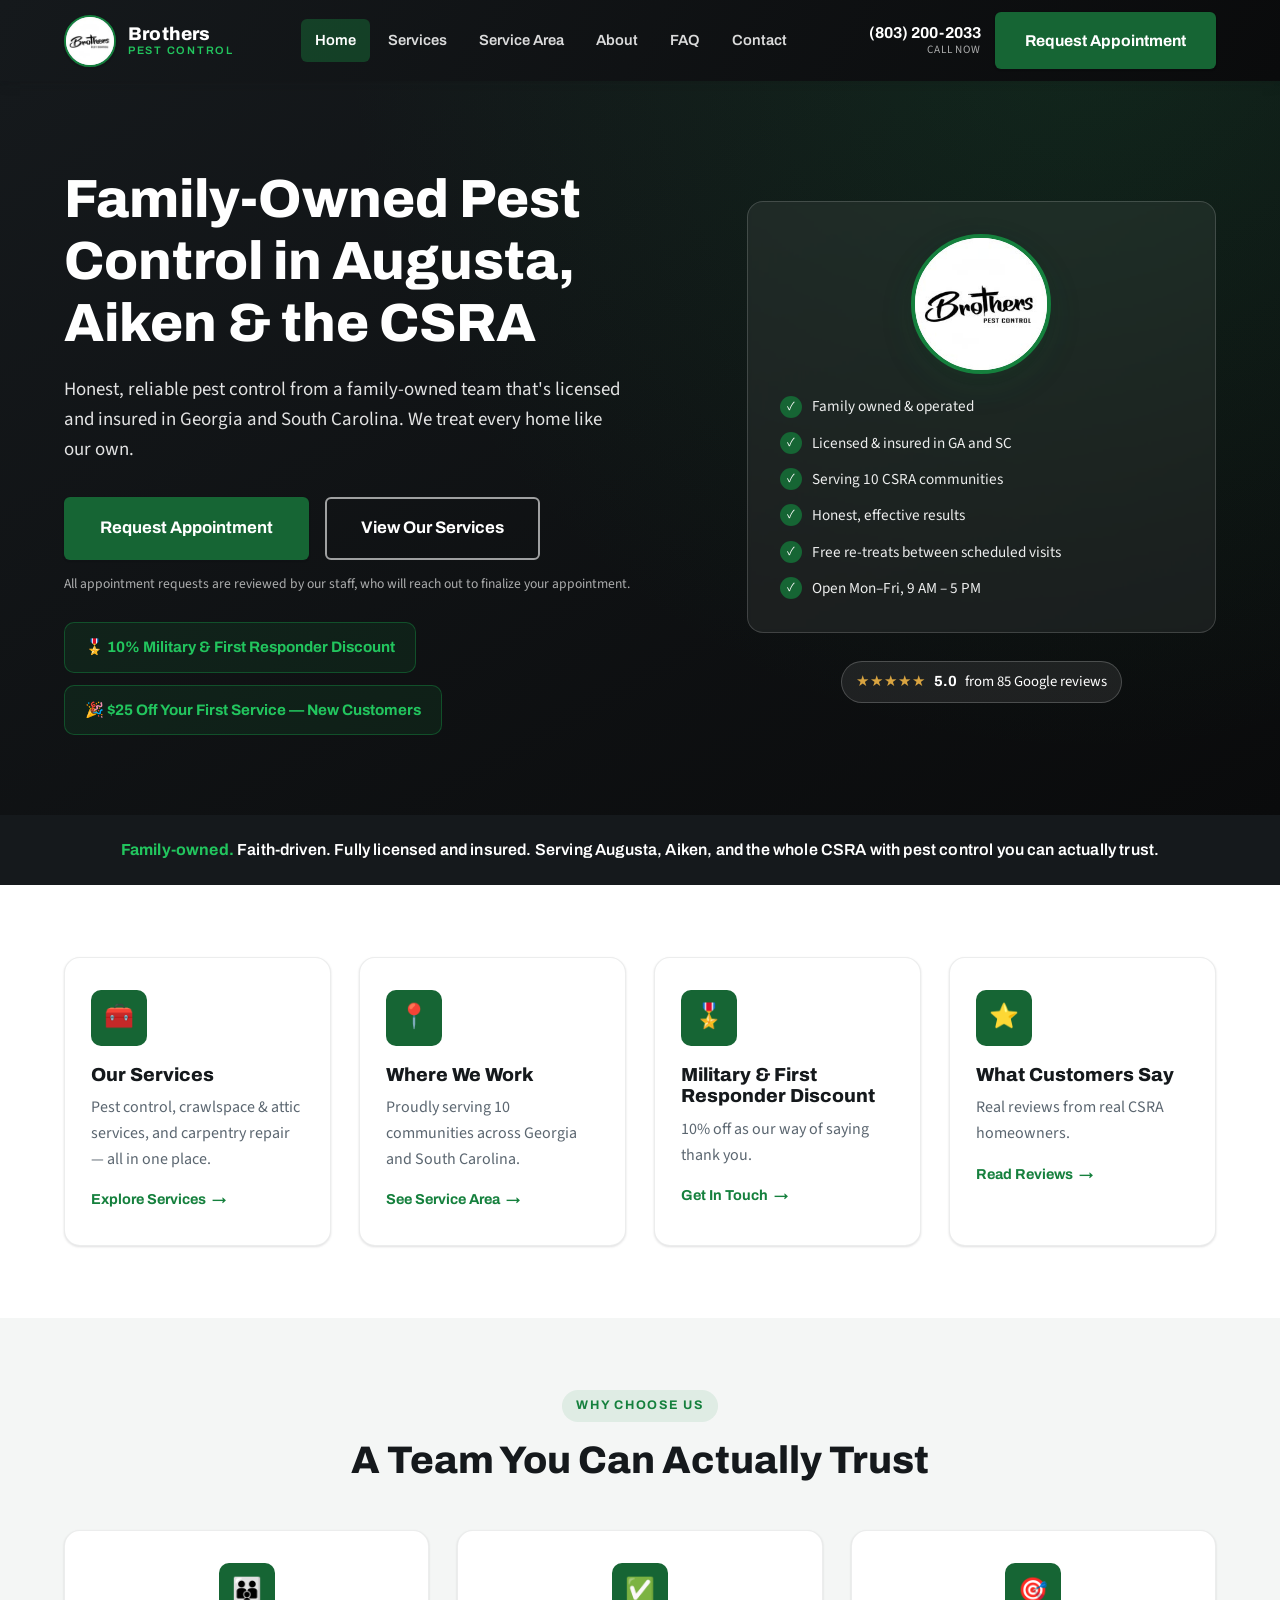
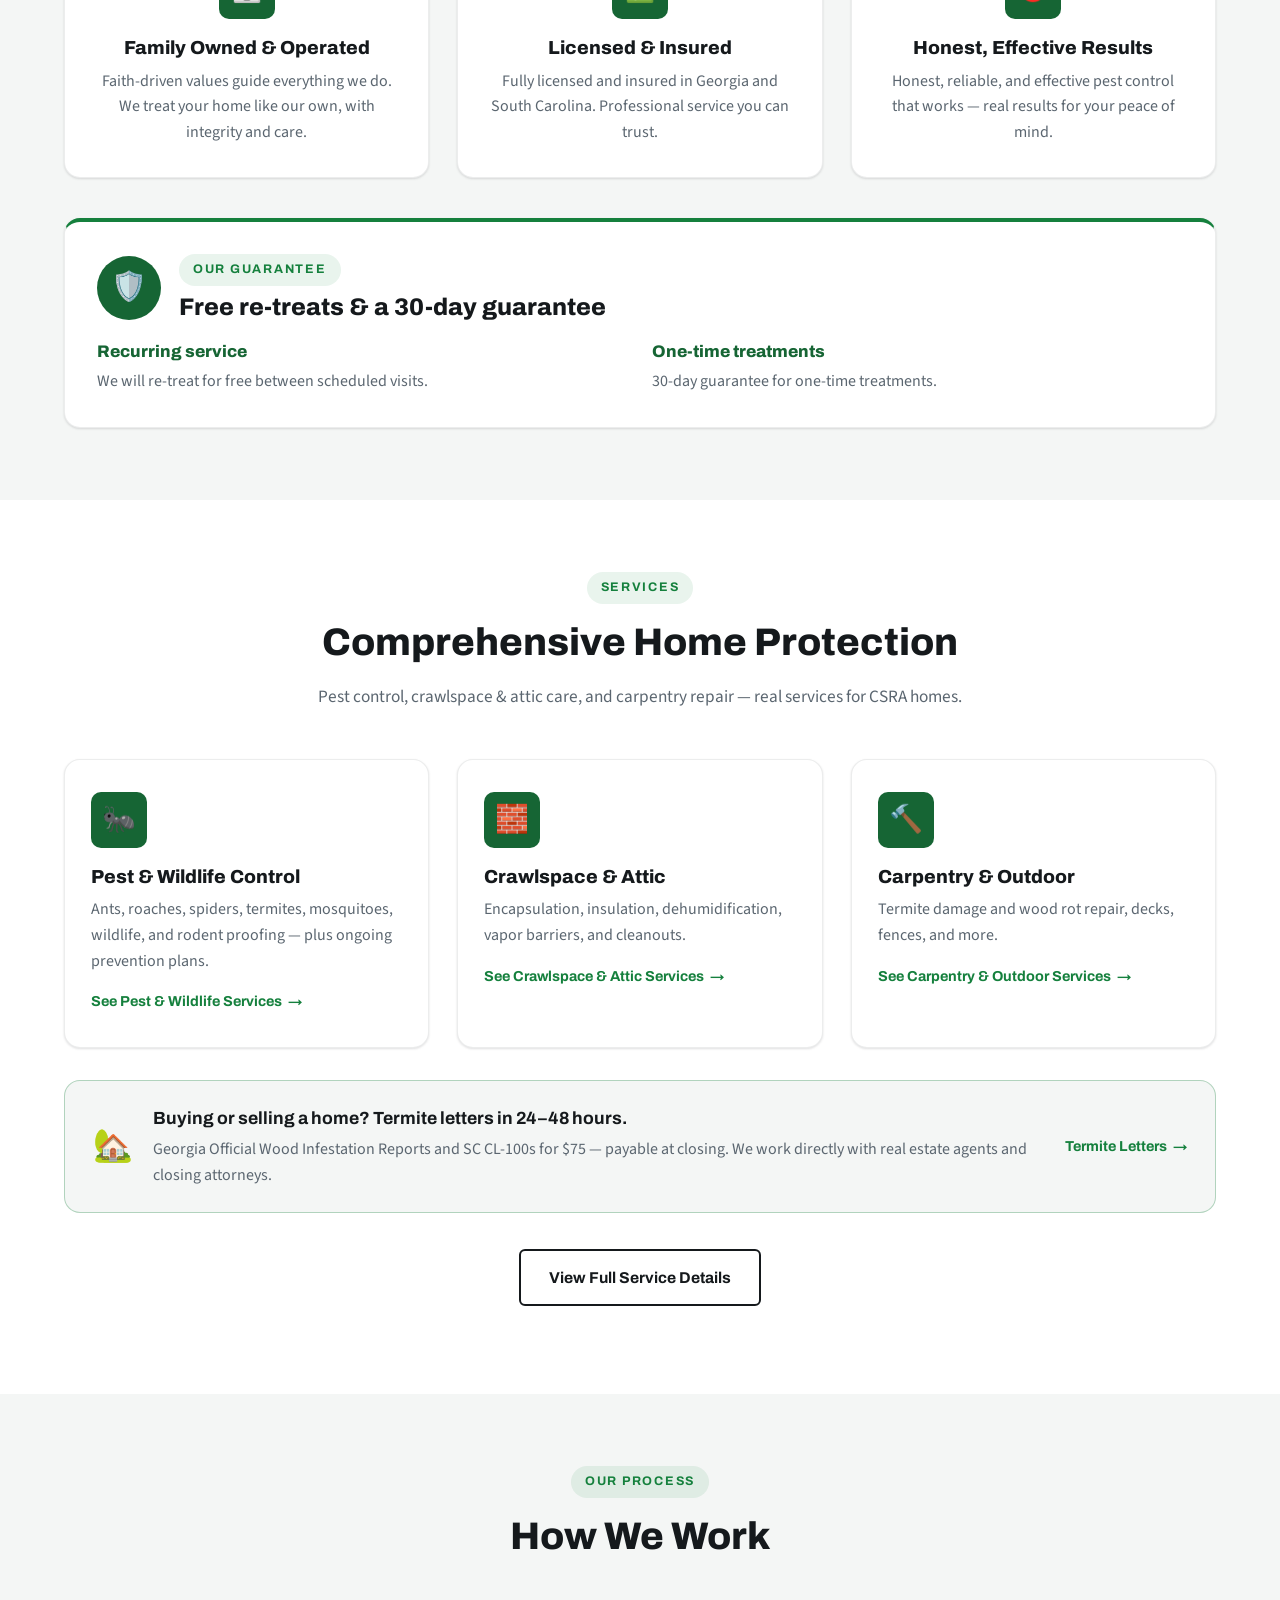
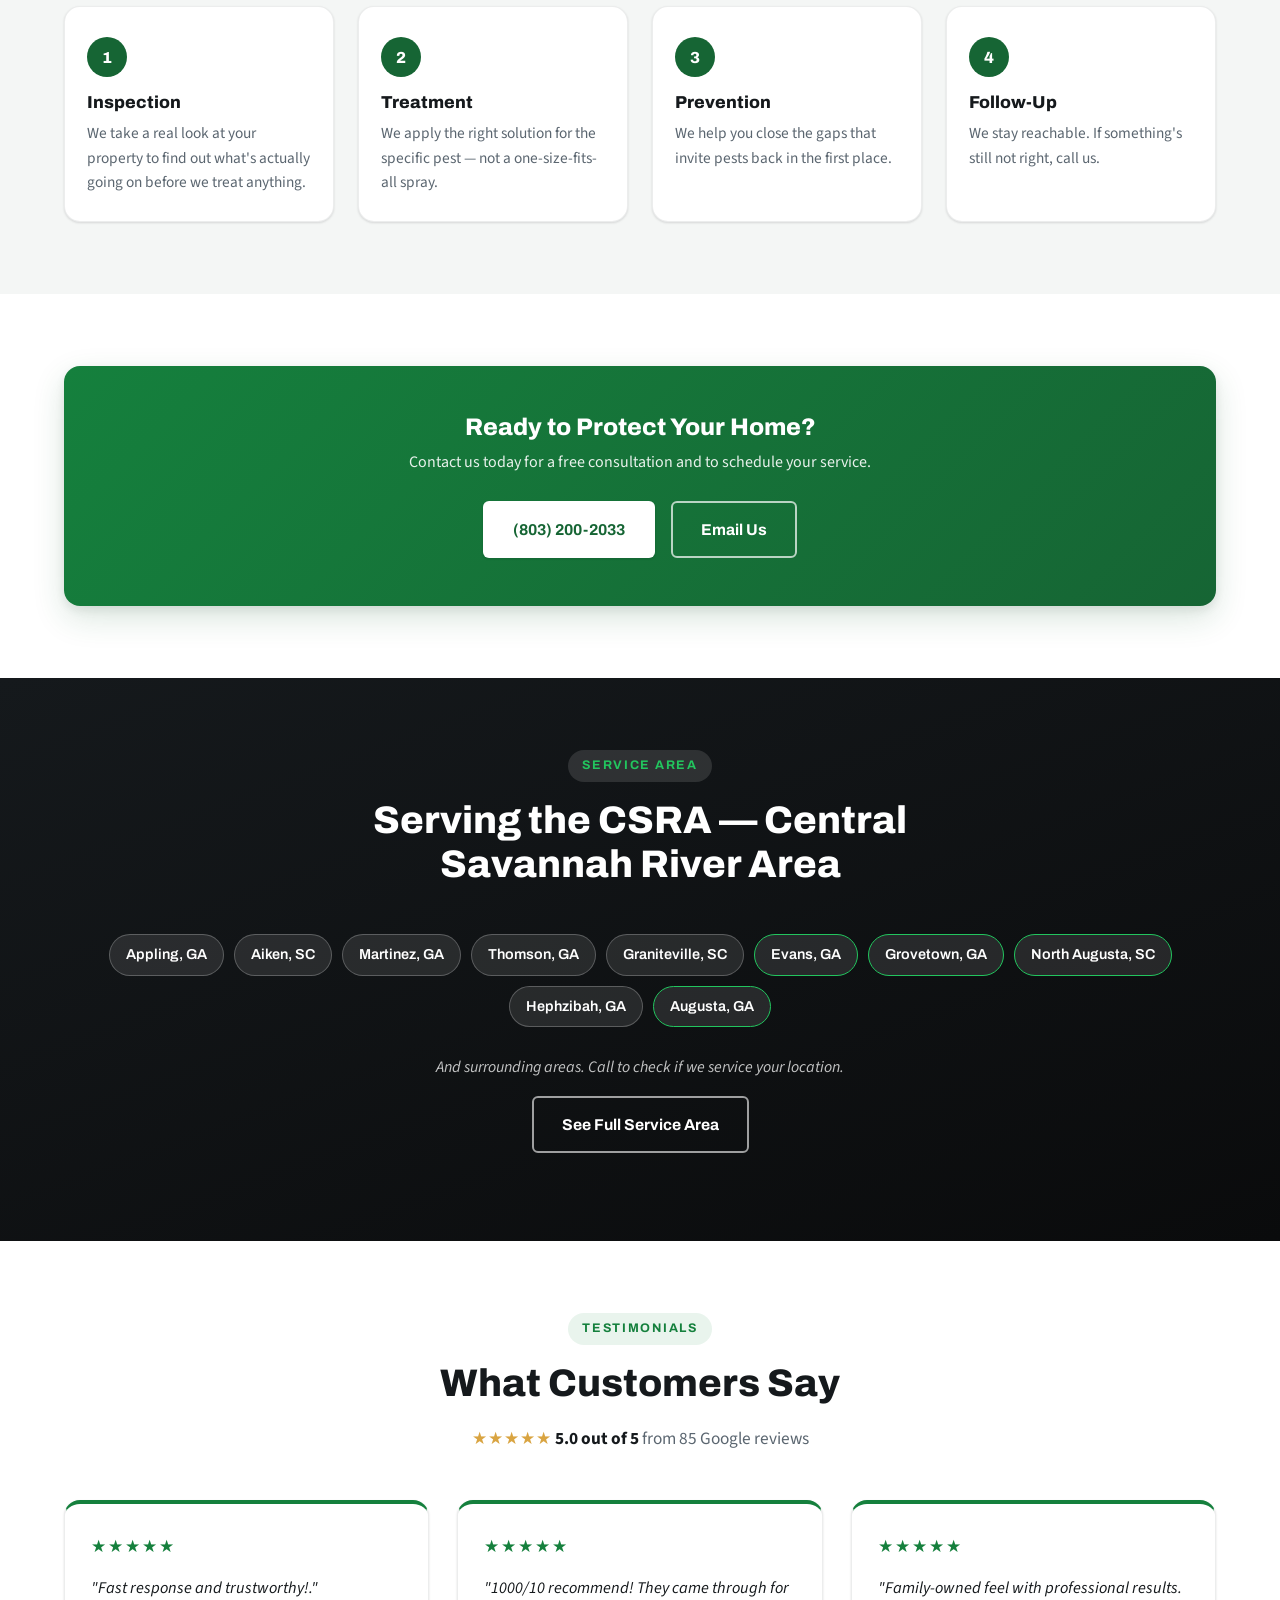
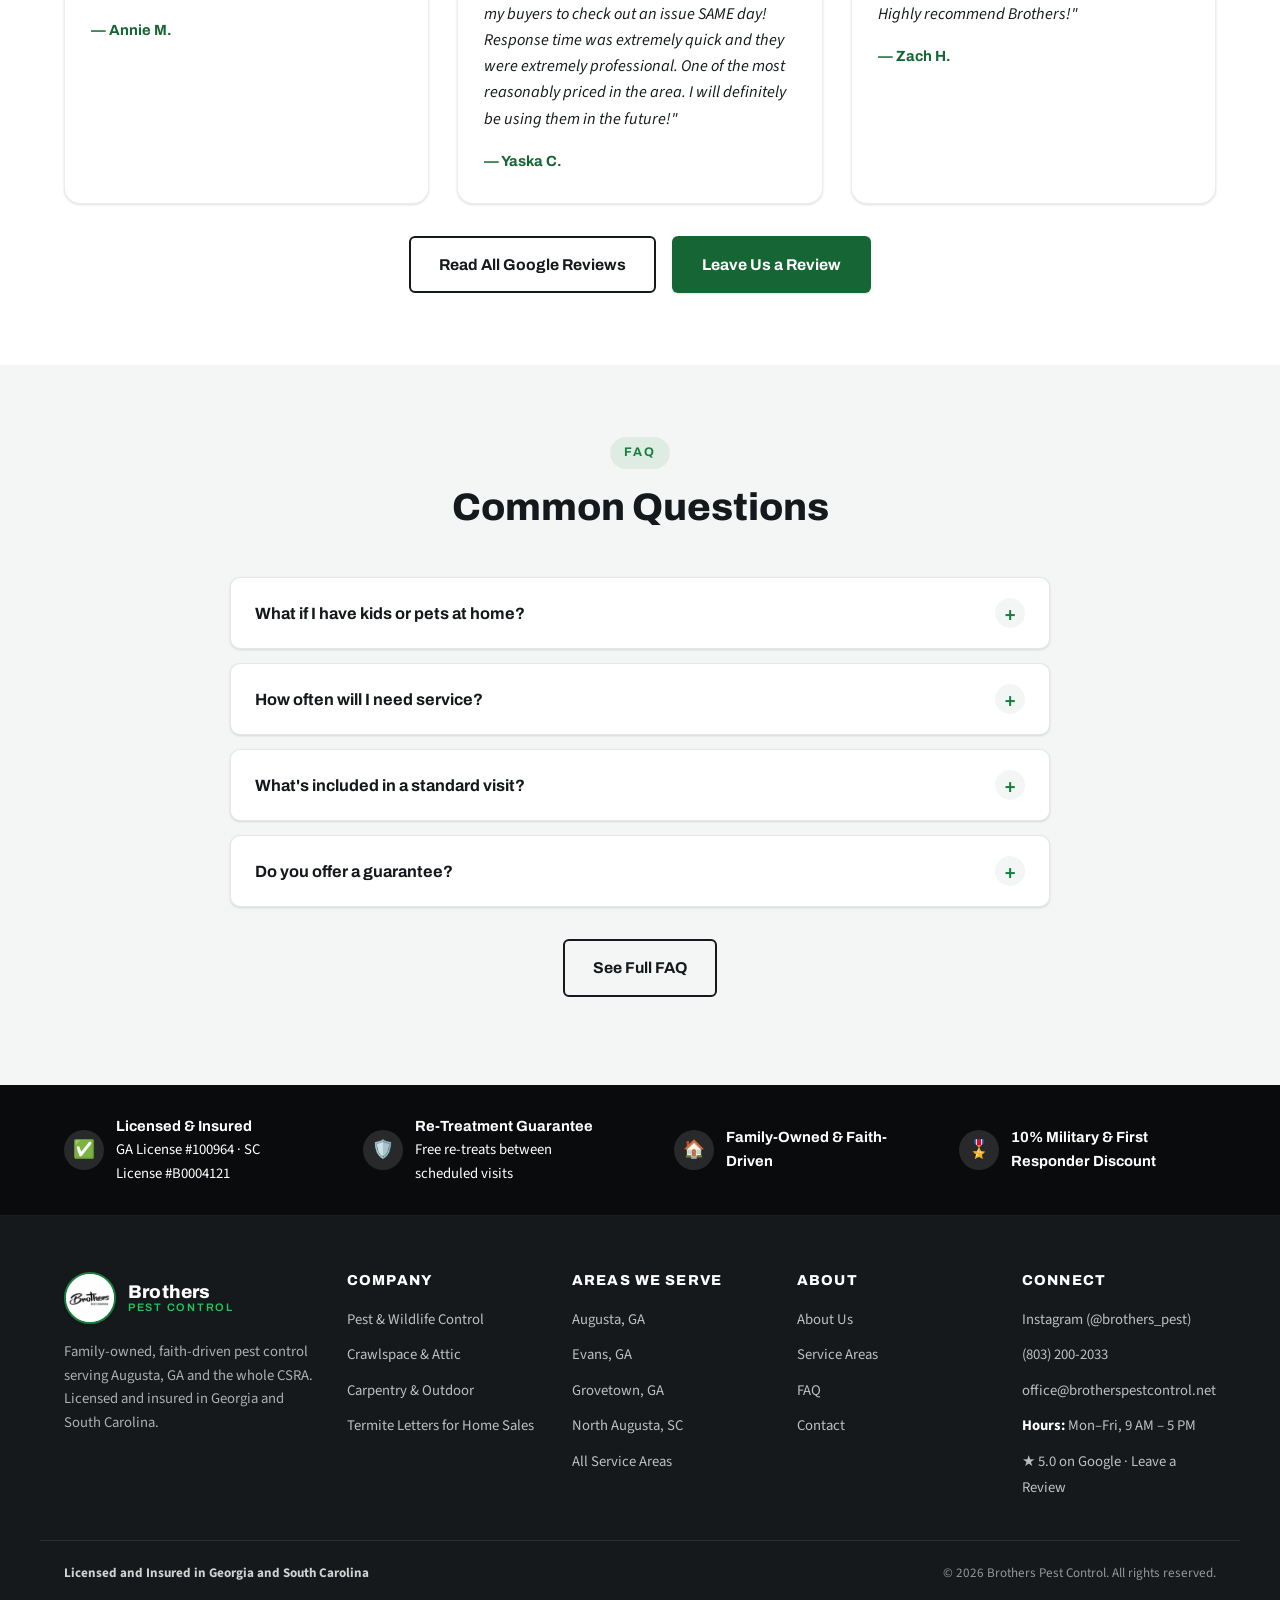
==== commit 4e9dec81: "new new SEO" ====
--- a/docs/index.html
+++ b/docs/index.html
@@ -9,7 +9,7 @@
 <link rel="preconnect" href="https://fonts.googleapis.com">
 <link rel="preconnect" href="https://fonts.gstatic.com" crossorigin>
 <link href="https://fonts.googleapis.com/css2?family=Archivo:wght@500;600;700;800&family=Source+Sans+3:wght@400;600;700&display=swap" rel="stylesheet">
-<link rel="stylesheet" href="styles.css">
+<link rel="stylesheet" href="styles.css?v=20261120-3">
 <script type="application/ld+json">
 {
   "@context": "https://schema.org",
--- a/docs/styles.css
+++ b/docs/styles.css
@@ -1286,7 +1286,7 @@
 }
 
 /* Hero: Google rating badge sits under the logo box (right column) */
-.hero-side { display: flex; flex-direction: column; align-items: center; gap: 18px; }
+.hero-side { display: flex; flex-direction: column; align-items: center; gap: 28px; }
 .hero-side .hero-media { width: 100%; }
 .hero-side .rating-badge { margin-bottom: 0; }
 @media (max-width: 980px) {
@@ -1368,3 +1368,21 @@
 @media (max-width: 640px) {
   .trust-bar-inner { grid-template-columns: auto; }
 }
+
+/* Termite letters header: more room above the buttons, centered, outlined Call button like the homepage */
+.page-header .header-cta-row { margin-top: 40px; justify-content: center; }
+.page-header .header-cta-row .btn-secondary {
+  background: transparent;
+  color: var(--pure-white);
+  border-color: rgba(255,255,255,0.6);
+}
+.page-header .header-cta-row .btn-secondary:hover { background: var(--pure-white); color: var(--charcoal-ink); }
+
+/* Spacing pass: give headings, lists and button rows room to breathe */
+.cta-banner h2 + .btn-row { margin-top: 24px; }
+.check-list + .btn-row, .check-list + p { margin-top: 24px; }
+.info-card h3, .info-panel h3 { margin-bottom: 16px; }
+.info-panel .check-list { margin-bottom: 0; }
+.check-list { gap: 12px; }
+.guarantee-terms h4 { margin-bottom: 8px; }
+.map-list h3 { margin-bottom: 18px; }
